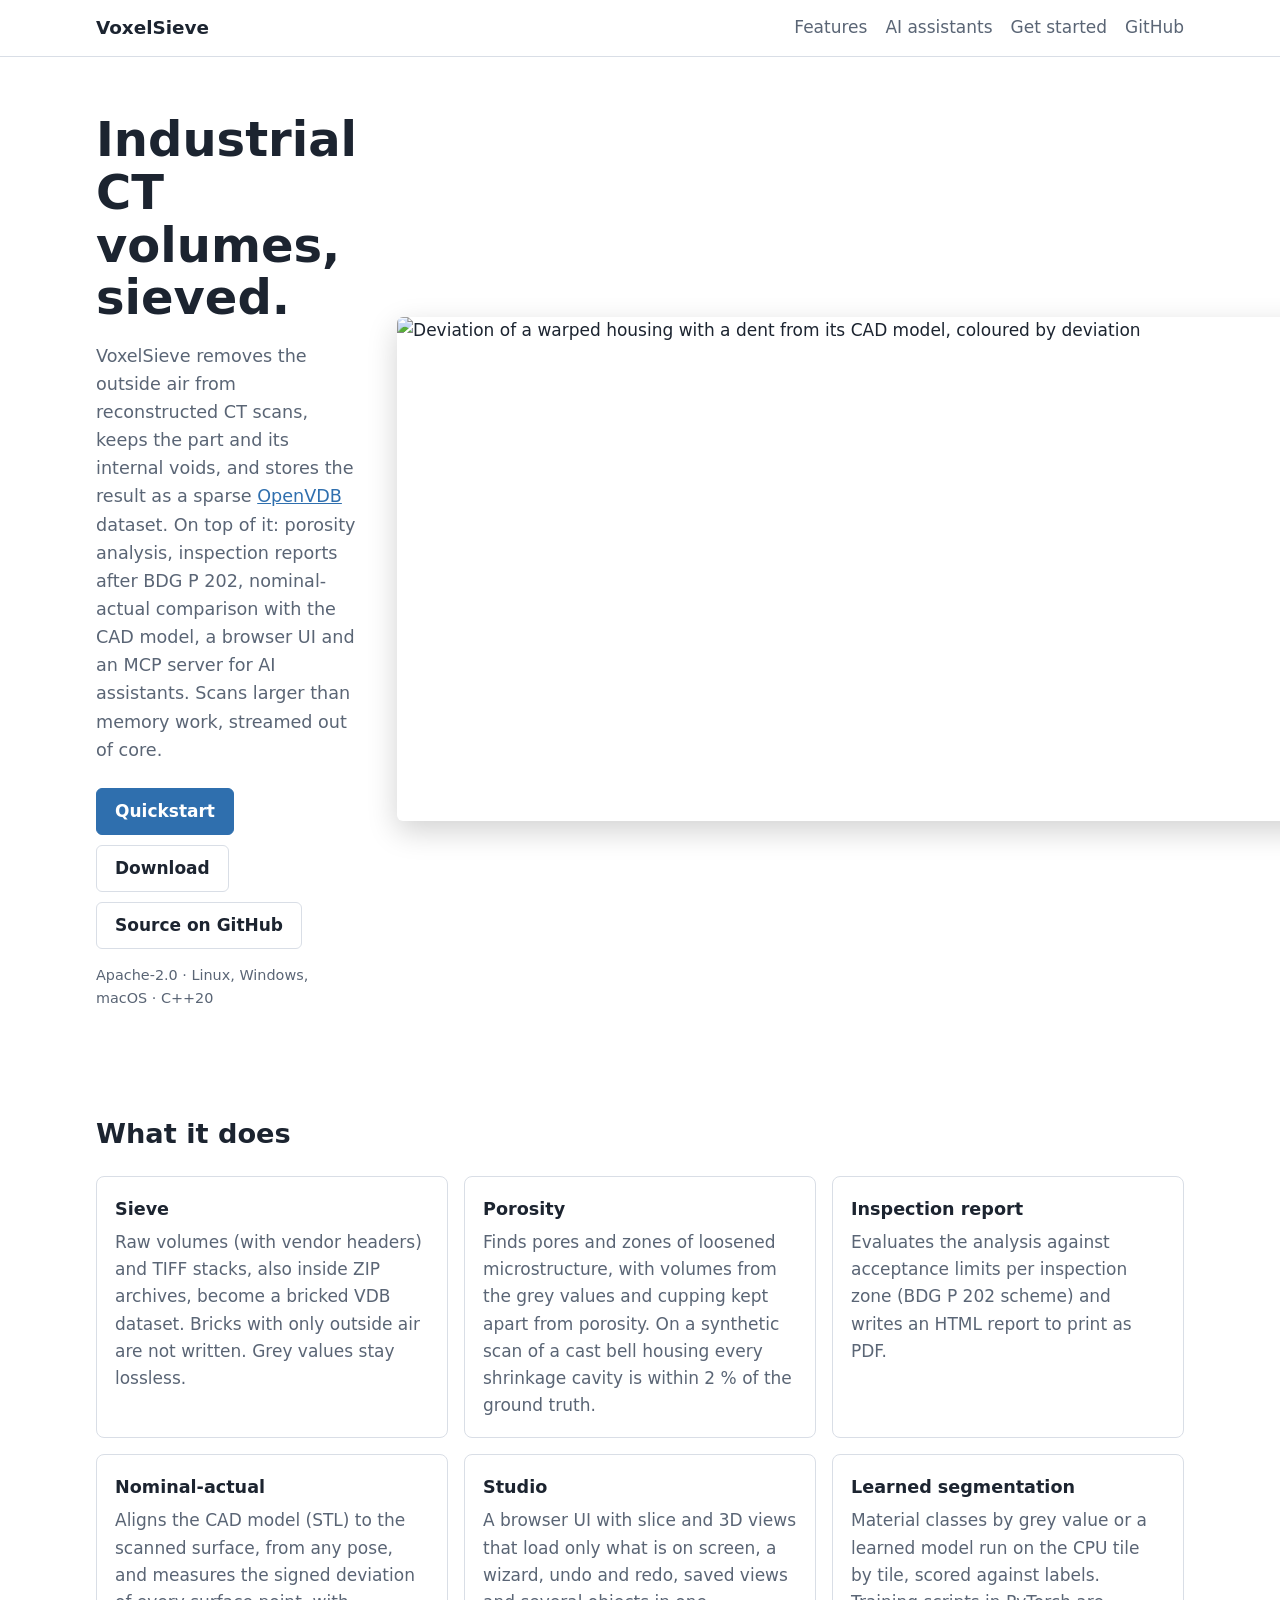
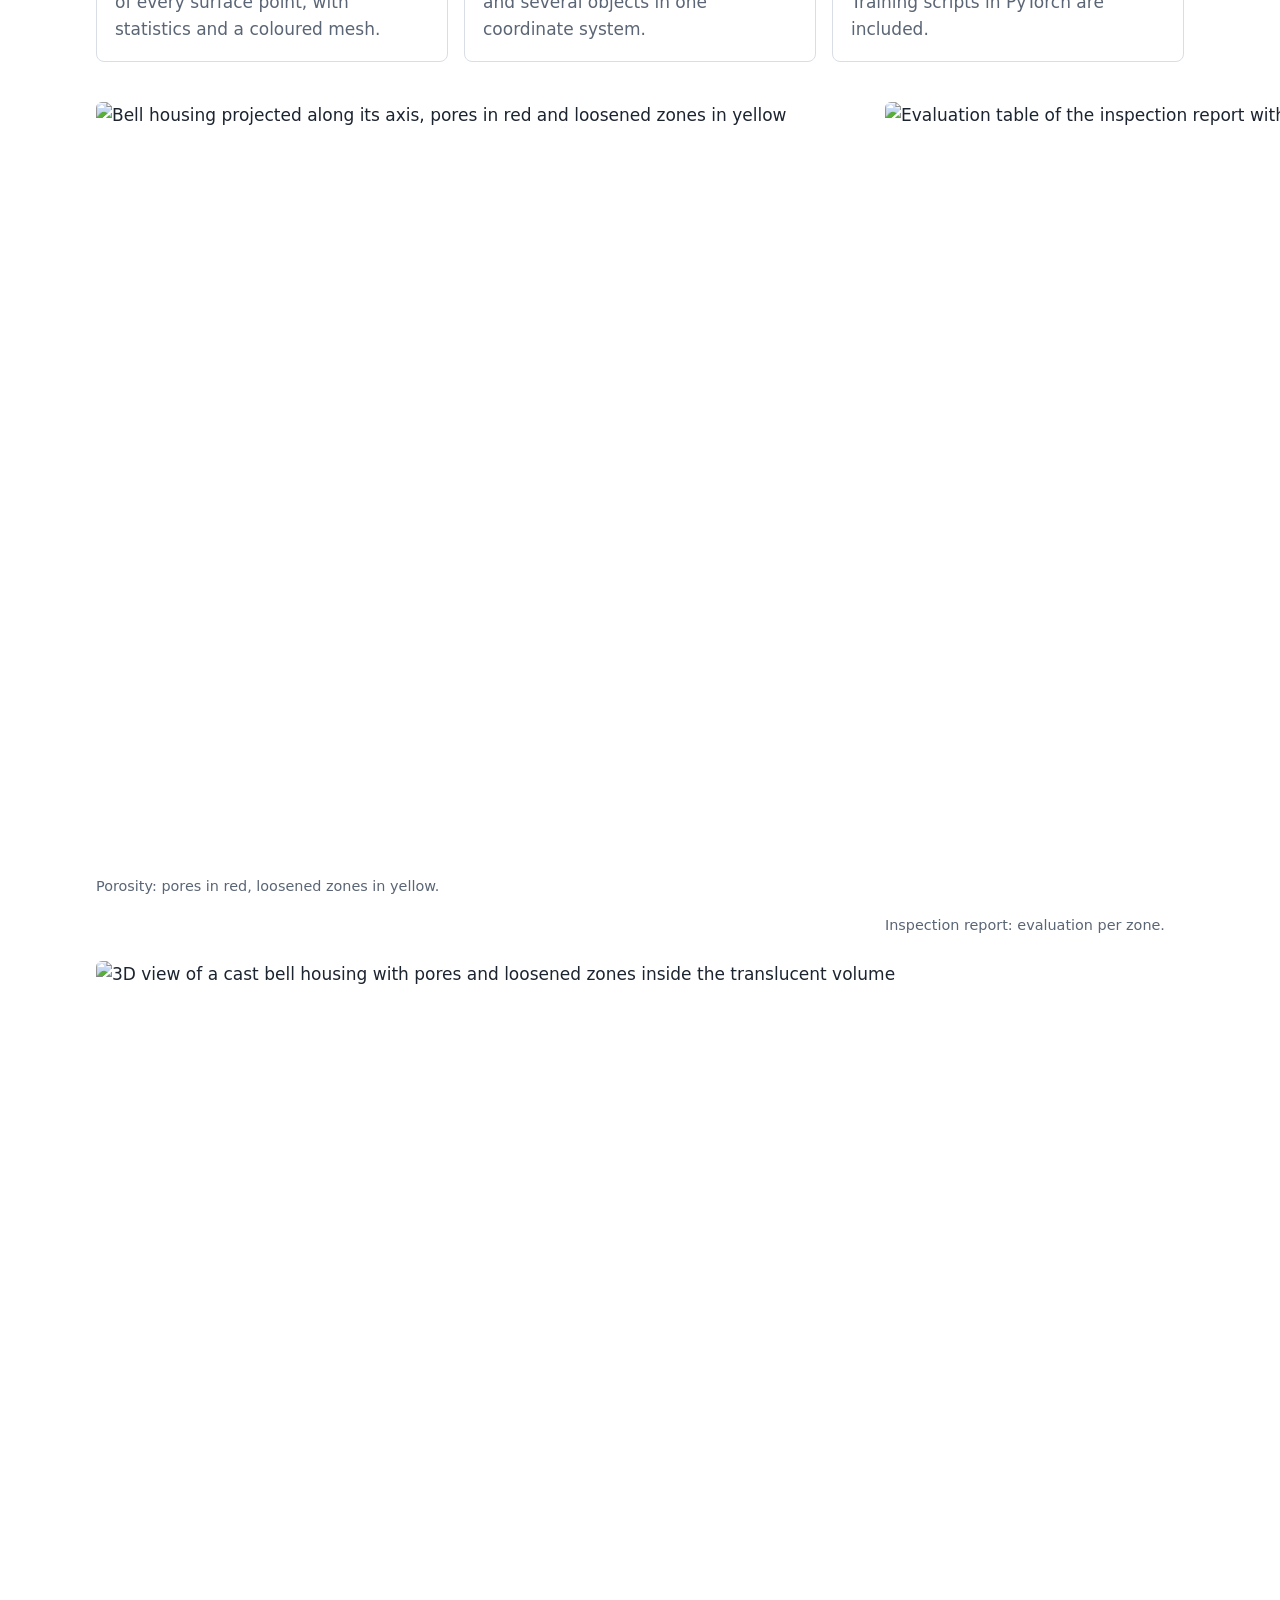
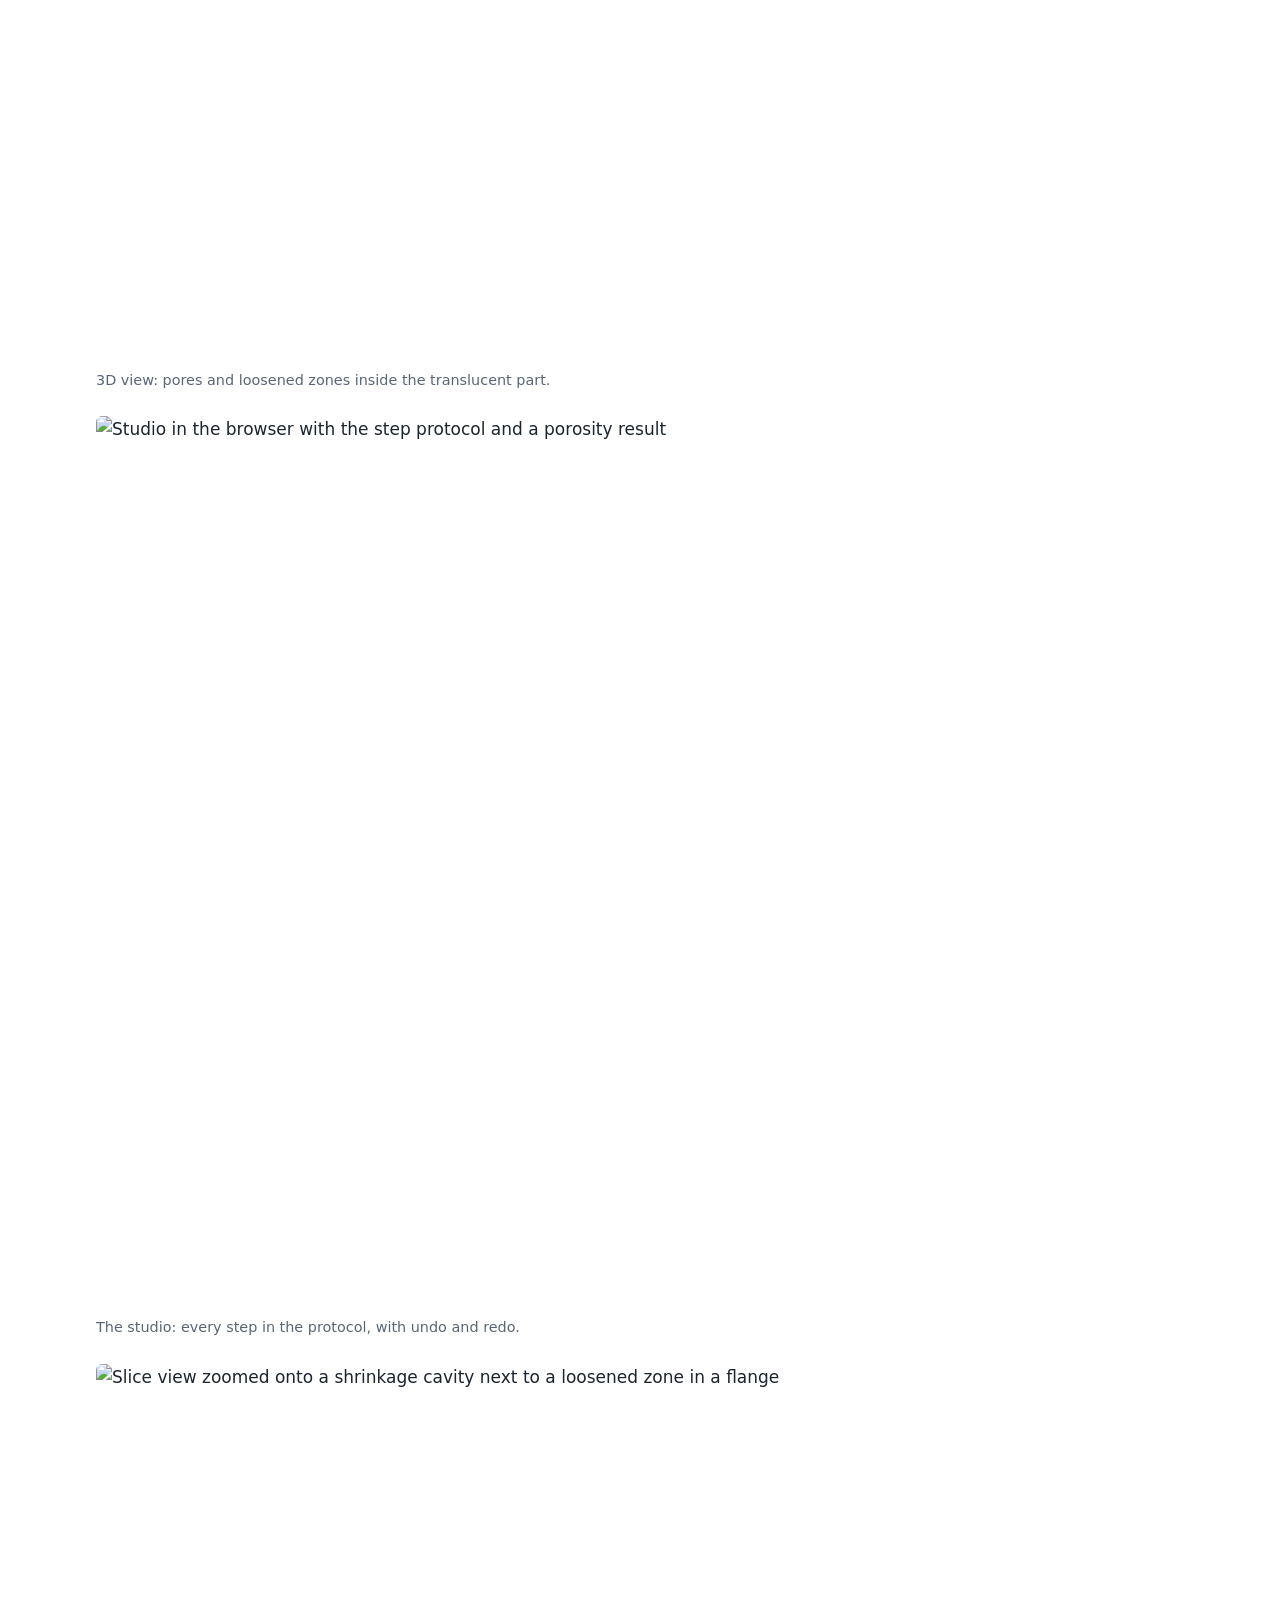
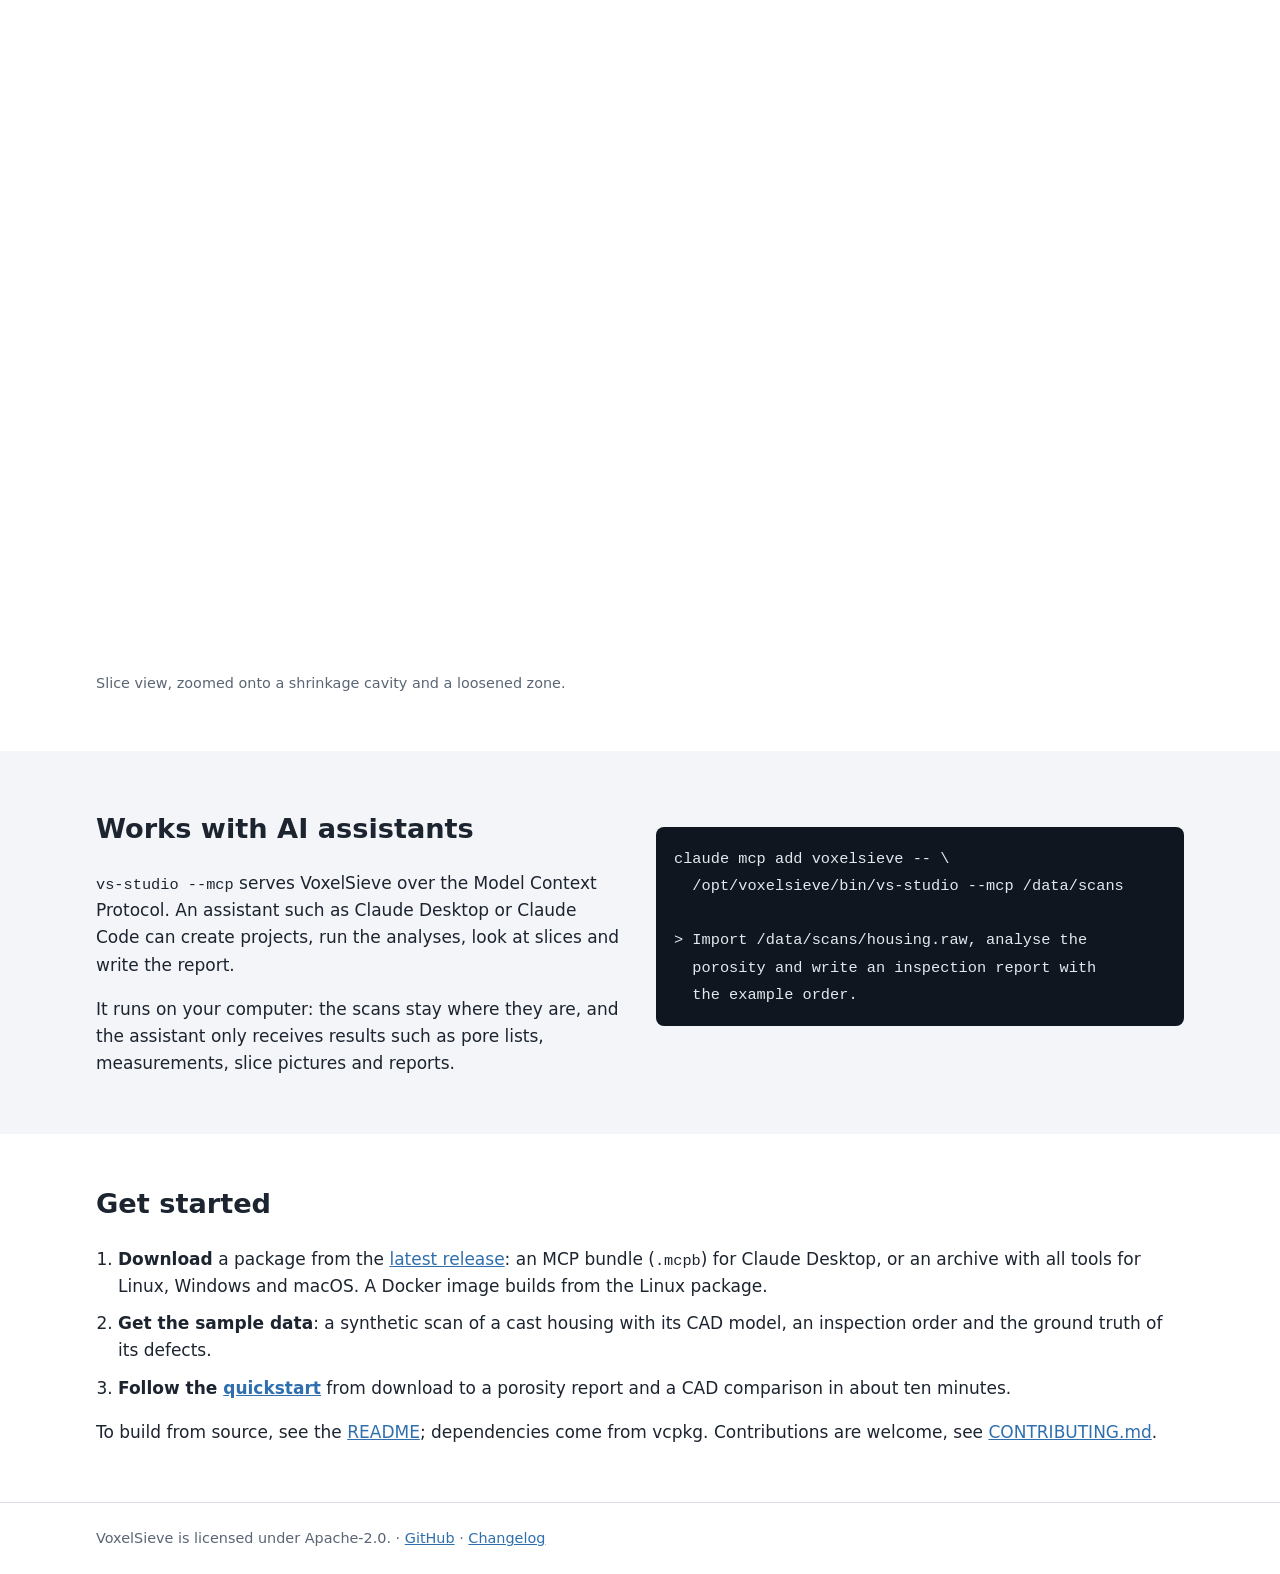
==== site/index.html @ df9de368 "Show the porosity analysis on a cast bell housing Add a bell housing sample part (vs-synth --part be" ====
<!doctype html>
<html lang="en">
<head>
<meta charset="utf-8">
<meta name="viewport" content="width=device-width, initial-scale=1">
<title>VoxelSieve: open-source software for industrial CT</title>
<meta name="description" content="Open-source software for very large industrial CT volumes: sparse OpenVDB datasets, porosity analysis with a BDG P 202 inspection report, nominal-actual comparison with CAD, a browser UI and an MCP server for AI assistants.">
<meta property="og:title" content="VoxelSieve">
<meta property="og:description" content="Open-source software for very large industrial CT volumes: porosity, nominal-actual comparison, inspection reports, browser UI and MCP server.">
<meta property="og:image" content="https://yoshi5534.github.io/VoxelSieve/images/nominal-actual.png">
<link rel="icon" href="data:image/svg+xml,%3Csvg xmlns='http://www.w3.org/2000/svg' viewBox='0 0 16 16'%3E%3Crect x='1' y='1' width='6' height='6' fill='%233b82c4'/%3E%3Crect x='9' y='1' width='6' height='6' fill='%233b82c4' opacity='.5'/%3E%3Crect x='1' y='9' width='6' height='6' fill='%233b82c4' opacity='.5'/%3E%3Crect x='9' y='9' width='6' height='6' fill='%233b82c4'/%3E%3C/svg%3E">
<link rel="stylesheet" href="style.css">
</head>
<body>
<header class="top">
  <div class="wrap bar">
    <a class="brand" href="./">VoxelSieve</a>
    <nav>
      <a href="#features">Features</a>
      <a href="#ai">AI assistants</a>
      <a href="#start">Get started</a>
      <a href="https://github.com/yoshi5534/VoxelSieve">GitHub</a>
    </nav>
  </div>
</header>

<main>
<section class="hero">
  <div class="wrap hero-grid">
    <div>
      <h1>Industrial CT volumes, sieved.</h1>
      <p class="lead">VoxelSieve removes the outside air from reconstructed CT scans, keeps the part
        and its internal voids, and stores the result as a sparse
        <a href="https://www.openvdb.org/">OpenVDB</a> dataset. On top of it: porosity analysis,
        inspection reports after BDG&nbsp;P&nbsp;202, nominal-actual comparison with the CAD model,
        a browser UI and an MCP server for AI assistants. Scans larger than memory work, streamed
        out of core.</p>
      <p class="actions">
        <a class="btn primary" href="https://github.com/yoshi5534/VoxelSieve/blob/main/docs/quickstart.md">Quickstart</a>
        <a class="btn" href="https://github.com/yoshi5534/VoxelSieve/releases/latest">Download</a>
        <a class="btn" href="https://github.com/yoshi5534/VoxelSieve">Source on GitHub</a>
      </p>
      <p class="meta">Apache-2.0 · Linux, Windows, macOS · C++20</p>
    </div>
    <figure class="hero-img">
      <img src="images/nominal-actual.png" width="1014" height="504"
           alt="Deviation of a warped housing with a dent from its CAD model, coloured by deviation">
    </figure>
  </div>
</section>

<section id="features" class="wrap">
  <h2>What it does</h2>
  <div class="cards">
    <article>
      <h3>Sieve</h3>
      <p>Raw volumes (with vendor headers) and TIFF stacks, also inside ZIP archives, become a
        bricked VDB dataset. Bricks with only outside air are not written. Grey values stay
        lossless.</p>
    </article>
    <article>
      <h3>Porosity</h3>
      <p>Finds pores and zones of loosened microstructure, with volumes from the grey values and
        cupping kept apart from porosity. On a synthetic scan of a cast bell housing every shrinkage
        cavity is within 2&nbsp;% of the ground truth.</p>
    </article>
    <article>
      <h3>Inspection report</h3>
      <p>Evaluates the analysis against acceptance limits per inspection zone (BDG&nbsp;P&nbsp;202
        scheme) and writes an HTML report to print as PDF.</p>
    </article>
    <article>
      <h3>Nominal-actual</h3>
      <p>Aligns the CAD model (STL) to the scanned surface, from any pose, and measures the signed
        deviation of every surface point, with statistics and a coloured mesh.</p>
    </article>
    <article>
      <h3>Studio</h3>
      <p>A browser UI with slice and 3D views that load only what is on screen, a wizard, undo and
        redo, saved views and several objects in one coordinate system.</p>
    </article>
    <article>
      <h3>Learned segmentation</h3>
      <p>Material classes by grey value or a learned model run on the CPU tile by tile, scored
        against labels. Training scripts in PyTorch are included.</p>
    </article>
  </div>
</section>

<section class="wrap gallery">
  <figure>
    <img src="images/porosity-projection.png" width="765" height="765" loading="lazy"
         alt="Bell housing projected along its axis, pores in red and loosened zones in yellow">
    <figcaption>Porosity: pores in red, loosened zones in yellow.</figcaption>
  </figure>
  <figure>
    <img src="images/report-evaluation.png" width="1053" height="804" loading="lazy"
         alt="Evaluation table of the inspection report with three inspection zones">
    <figcaption>Inspection report: evaluation per zone.</figcaption>
  </figure>
  <figure class="wide">
    <img src="images/volume-view.png" width="1400" height="1000" loading="lazy"
         alt="3D view of a cast bell housing with pores and loosened zones inside the translucent volume">
    <figcaption>3D view: pores and loosened zones inside the translucent part.</figcaption>
  </figure>
  <figure class="wide">
    <img src="images/studio.png" width="1280" height="892" loading="lazy"
         alt="Studio in the browser with the step protocol and a porosity result">
    <figcaption>The studio: every step in the protocol, with undo and redo.</figcaption>
  </figure>
  <figure class="wide">
    <img src="images/slice-view.png" width="1400" height="900" loading="lazy"
         alt="Slice view zoomed onto a shrinkage cavity next to a loosened zone in a flange">
    <figcaption>Slice view, zoomed onto a shrinkage cavity and a loosened zone.</figcaption>
  </figure>
</section>

<section id="ai" class="band">
  <div class="wrap two">
    <div>
      <h2>Works with AI assistants</h2>
      <p><code>vs-studio --mcp</code> serves VoxelSieve over the Model Context Protocol. An
        assistant such as Claude Desktop or Claude Code can create projects, run the analyses,
        look at slices and write the report.</p>
      <p>It runs on your computer: the scans stay where they are, and the assistant only receives
        results such as pore lists, measurements, slice pictures and reports.</p>
    </div>
    <pre><code>claude mcp add voxelsieve -- \
  /opt/voxelsieve/bin/vs-studio --mcp /data/scans

&gt; Import /data/scans/housing.raw, analyse the
  porosity and write an inspection report with
  the example order.</code></pre>
  </div>
</section>

<section id="start" class="wrap">
  <h2>Get started</h2>
  <ol class="steps">
    <li><strong>Download</strong> a package from the
      <a href="https://github.com/yoshi5534/VoxelSieve/releases/latest">latest release</a>: an MCP
      bundle (<code>.mcpb</code>) for Claude Desktop, or an archive with all tools for Linux,
      Windows and macOS. A Docker image builds from the Linux package.</li>
    <li><strong>Get the sample data</strong>: a synthetic scan of a cast housing with its CAD
      model, an inspection order and the ground truth of its defects.</li>
    <li><strong>Follow the <a href="https://github.com/yoshi5534/VoxelSieve/blob/main/docs/quickstart.md">quickstart</a></strong>
      from download to a porosity report and a CAD comparison in about ten minutes.</li>
  </ol>
  <p>To build from source, see the
    <a href="https://github.com/yoshi5534/VoxelSieve#build">README</a>; dependencies come from
    vcpkg. Contributions are welcome, see
    <a href="https://github.com/yoshi5534/VoxelSieve/blob/main/CONTRIBUTING.md">CONTRIBUTING.md</a>.</p>
</section>
</main>

<footer class="foot">
  <div class="wrap">
    VoxelSieve is licensed under Apache-2.0. ·
    <a href="https://github.com/yoshi5534/VoxelSieve">GitHub</a> ·
    <a href="https://github.com/yoshi5534/VoxelSieve/blob/main/CHANGELOG.md">Changelog</a>
  </div>
</footer>
</body>
</html>
---- site/style.css ----
:root {
  --bg: #ffffff;
  --bg-alt: #f3f5f8;
  --text: #1c2430;
  --muted: #5a6575;
  --accent: #2f6fae;
  --accent-text: #ffffff;
  --border: #d9dee6;
  --code-bg: #10161f;
  --code-text: #e3e8ef;
}

@media (prefers-color-scheme: dark) {
  :root {
    --bg: #0f141b;
    --bg-alt: #161d27;
    --text: #e3e8ef;
    --muted: #9aa5b4;
    --accent: #6aa8e6;
    --accent-text: #0f141b;
    --border: #2a3442;
    --code-bg: #0a0e14;
  }
}

* { box-sizing: border-box; }

body {
  margin: 0;
  background: var(--bg);
  color: var(--text);
  font: 17px/1.6 system-ui, -apple-system, "Segoe UI", Roboto, sans-serif;
}

a { color: var(--accent); }
img { max-width: 100%; height: auto; display: block; border-radius: 6px; }
code { font: 0.9em ui-monospace, SFMono-Regular, Menlo, Consolas, monospace; }

.wrap { max-width: 1120px; margin: 0 auto; padding: 0 16px; }

.top { border-bottom: 1px solid var(--border); }
.bar { display: flex; align-items: center; justify-content: space-between; gap: 16px;
       min-height: 56px; flex-wrap: wrap; }
.brand { font-weight: 700; font-size: 1.15rem; color: var(--text); text-decoration: none; }
nav { display: flex; gap: 18px; flex-wrap: wrap; }
nav a { color: var(--muted); text-decoration: none; }
nav a:hover { color: var(--text); }

.hero { padding: 56px 0 40px; }
.hero-grid { display: grid; grid-template-columns: 1.05fr 1fr; gap: 40px; align-items: center; }
h1 { font-size: clamp(2rem, 4.5vw, 3rem); line-height: 1.1; margin: 0 0 16px; }
h2 { font-size: 1.7rem; margin: 48px 0 20px; }
h3 { margin: 0 0 6px; font-size: 1.1rem; }
.lead { color: var(--muted); font-size: 1.1rem; }
.meta { color: var(--muted); font-size: 0.9rem; }
figure { margin: 0; }
.hero-img img { box-shadow: 0 10px 30px rgba(0, 0, 0, 0.18); }

.actions { display: flex; gap: 10px; flex-wrap: wrap; margin: 24px 0 12px; }
.btn { display: inline-block; padding: 9px 18px; border: 1px solid var(--border);
       border-radius: 6px; color: var(--text); text-decoration: none; font-weight: 600; }
.btn:hover { border-color: var(--accent); }
.btn.primary { background: var(--accent); border-color: var(--accent); color: var(--accent-text); }

.cards { display: grid; grid-template-columns: repeat(3, 1fr); gap: 16px; }
.cards article { border: 1px solid var(--border); border-radius: 8px; padding: 18px; }
.cards p { margin: 0; color: var(--muted); }

.gallery { display: grid; grid-template-columns: 1fr 1fr; gap: 24px; margin-top: 40px; }
.gallery .wide { grid-column: span 2; }
figcaption { color: var(--muted); font-size: 0.9rem; margin-top: 8px; }

.band { background: var(--bg-alt); margin-top: 56px; padding: 8px 0 40px; }
.two { display: grid; grid-template-columns: 1fr 1fr; gap: 32px; align-items: center; }
pre { background: var(--code-bg); color: var(--code-text); padding: 18px; border-radius: 8px;
      overflow-x: auto; margin: 0; }

.steps { padding-left: 22px; }
.steps li { margin-bottom: 10px; }

.foot { border-top: 1px solid var(--border); margin-top: 56px; padding: 24px 0;
        color: var(--muted); font-size: 0.9rem; }

@media (max-width: 820px) {
  .hero-grid, .two, .cards, .gallery { grid-template-columns: 1fr; }
  .gallery .wide { grid-column: auto; }
  .hero { padding-top: 32px; }
}
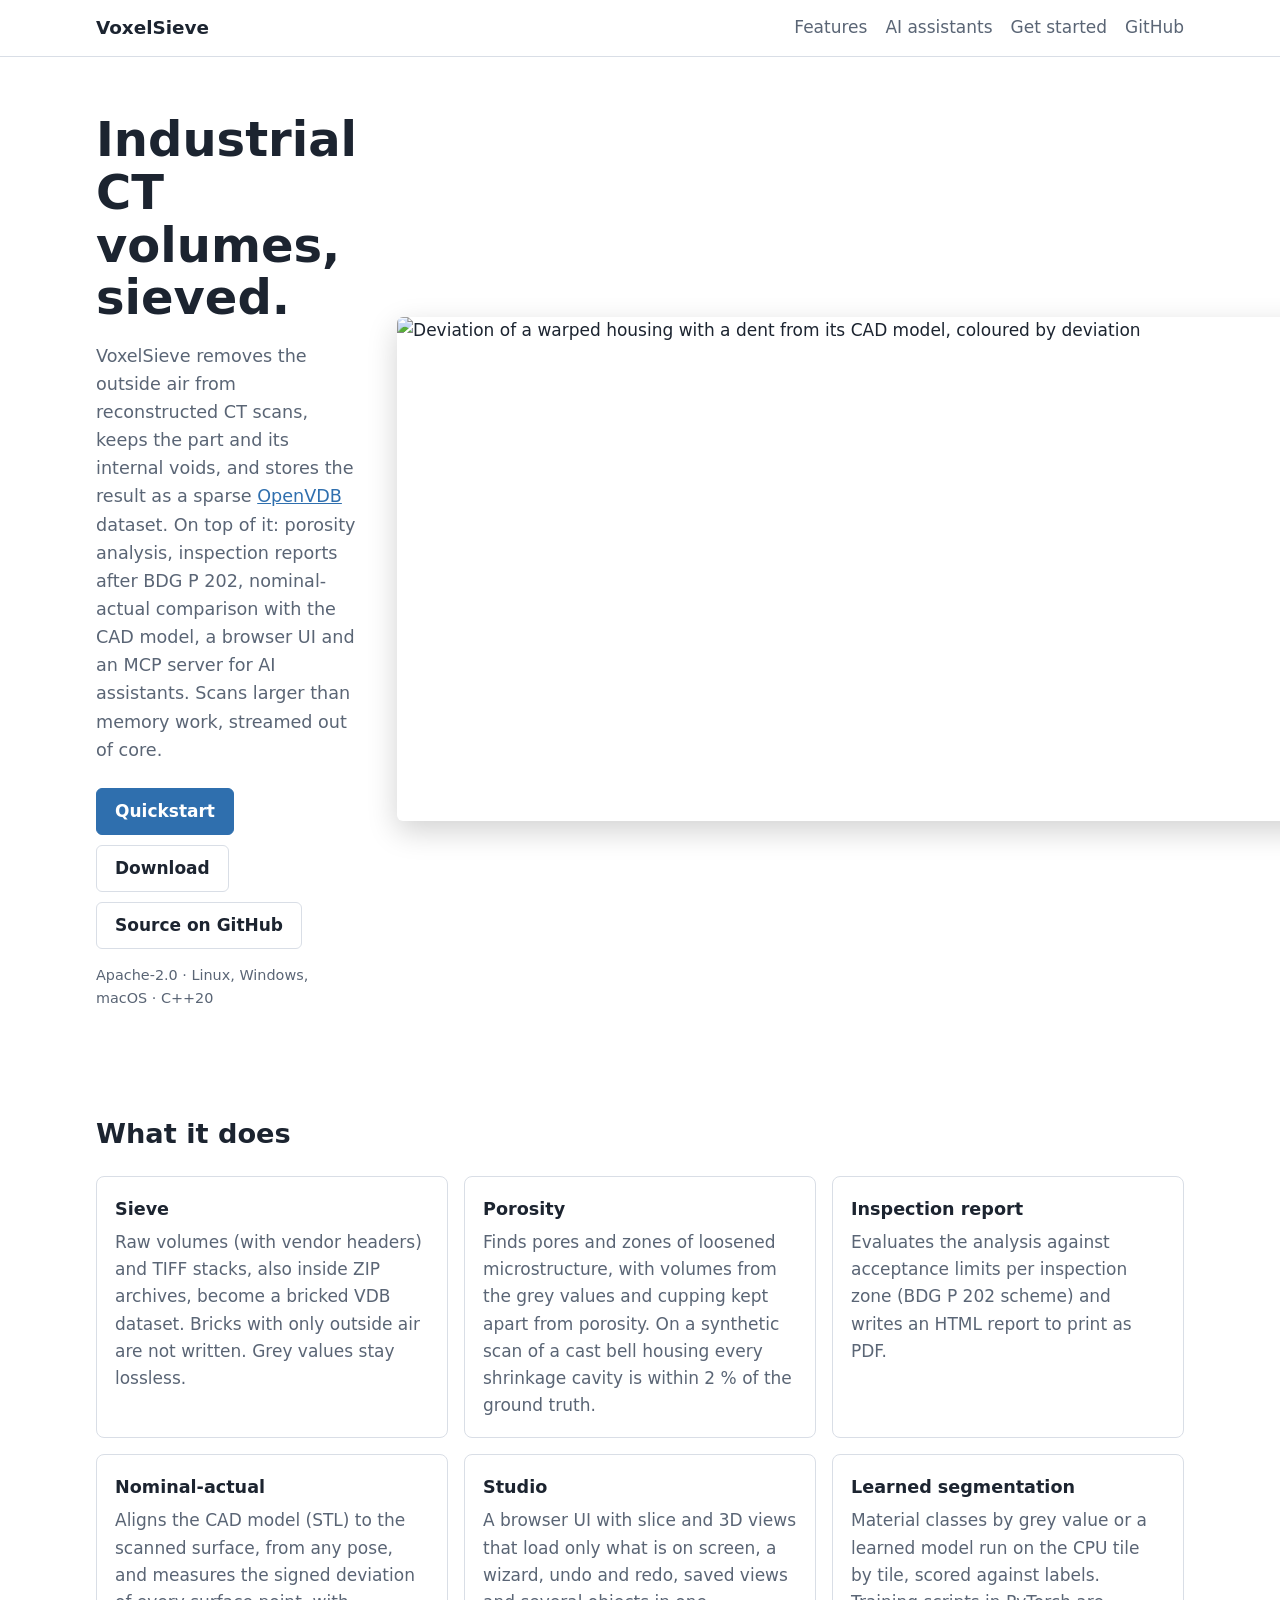
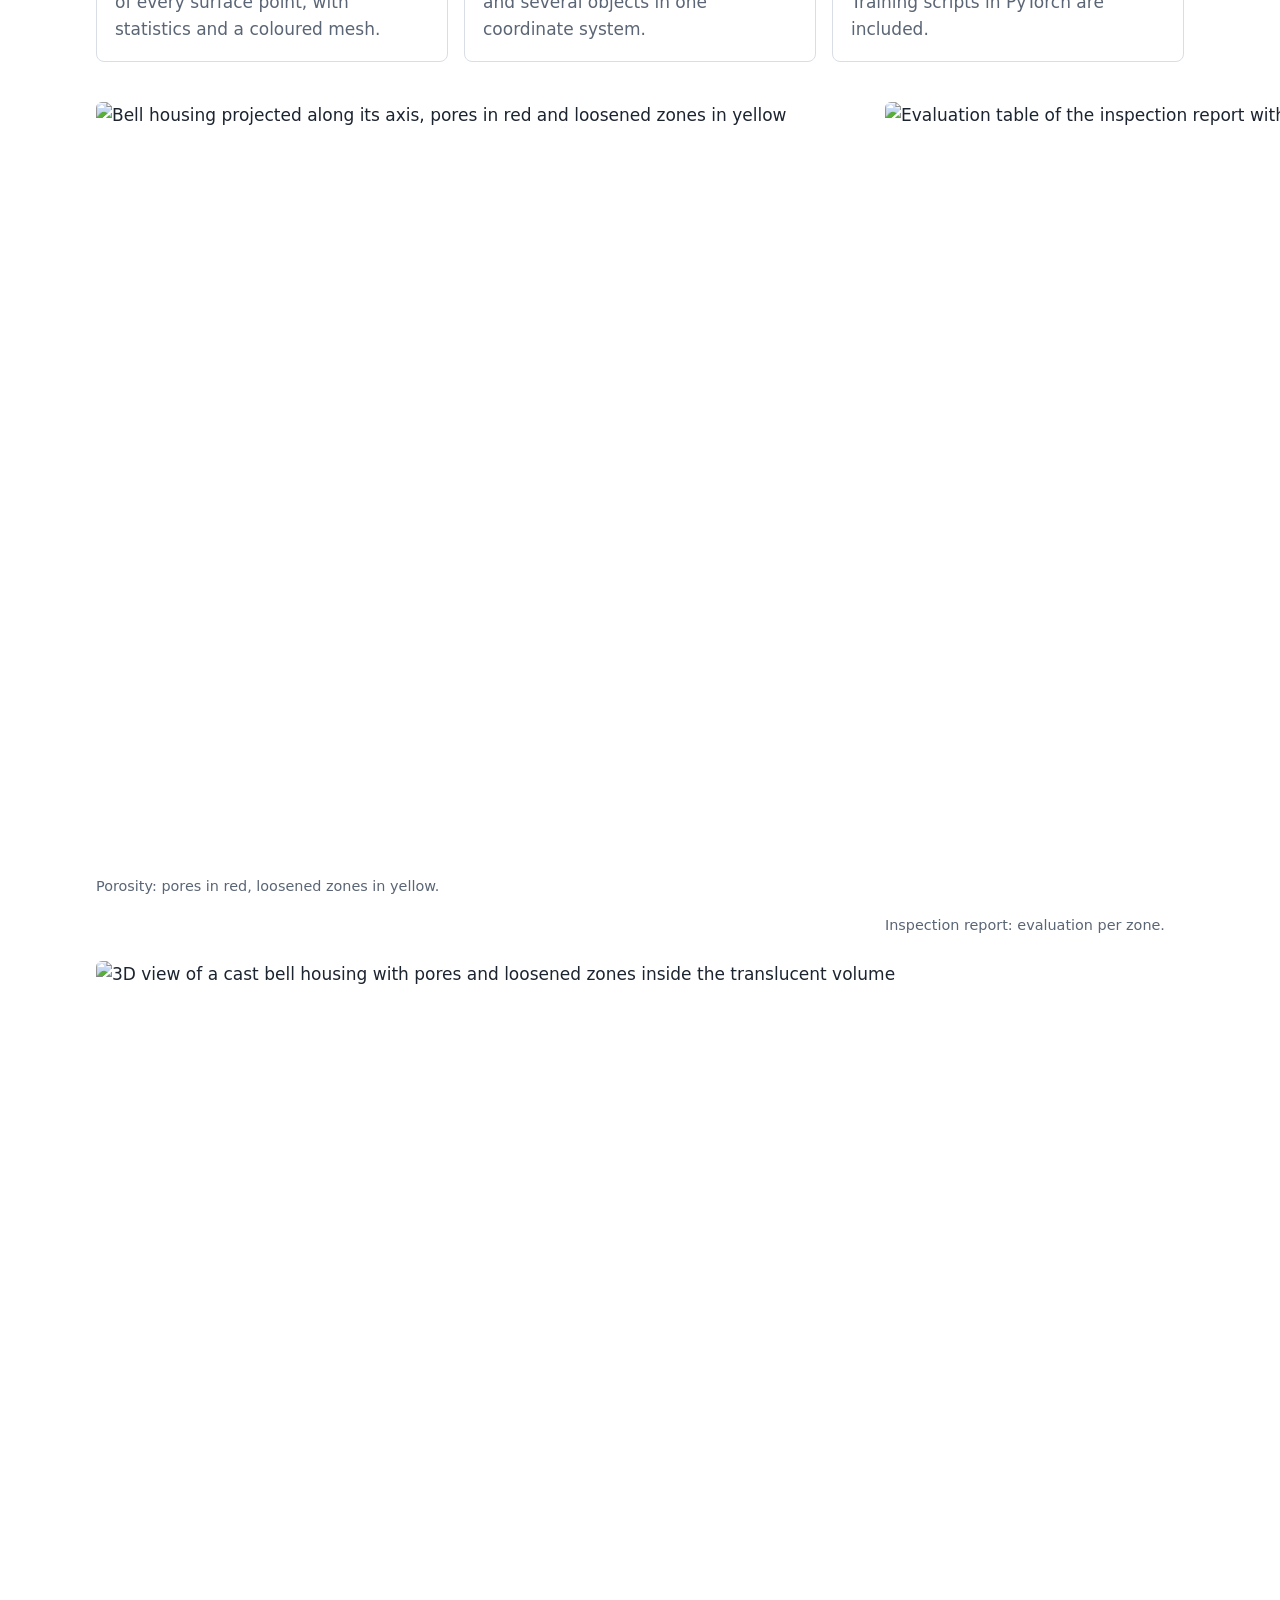
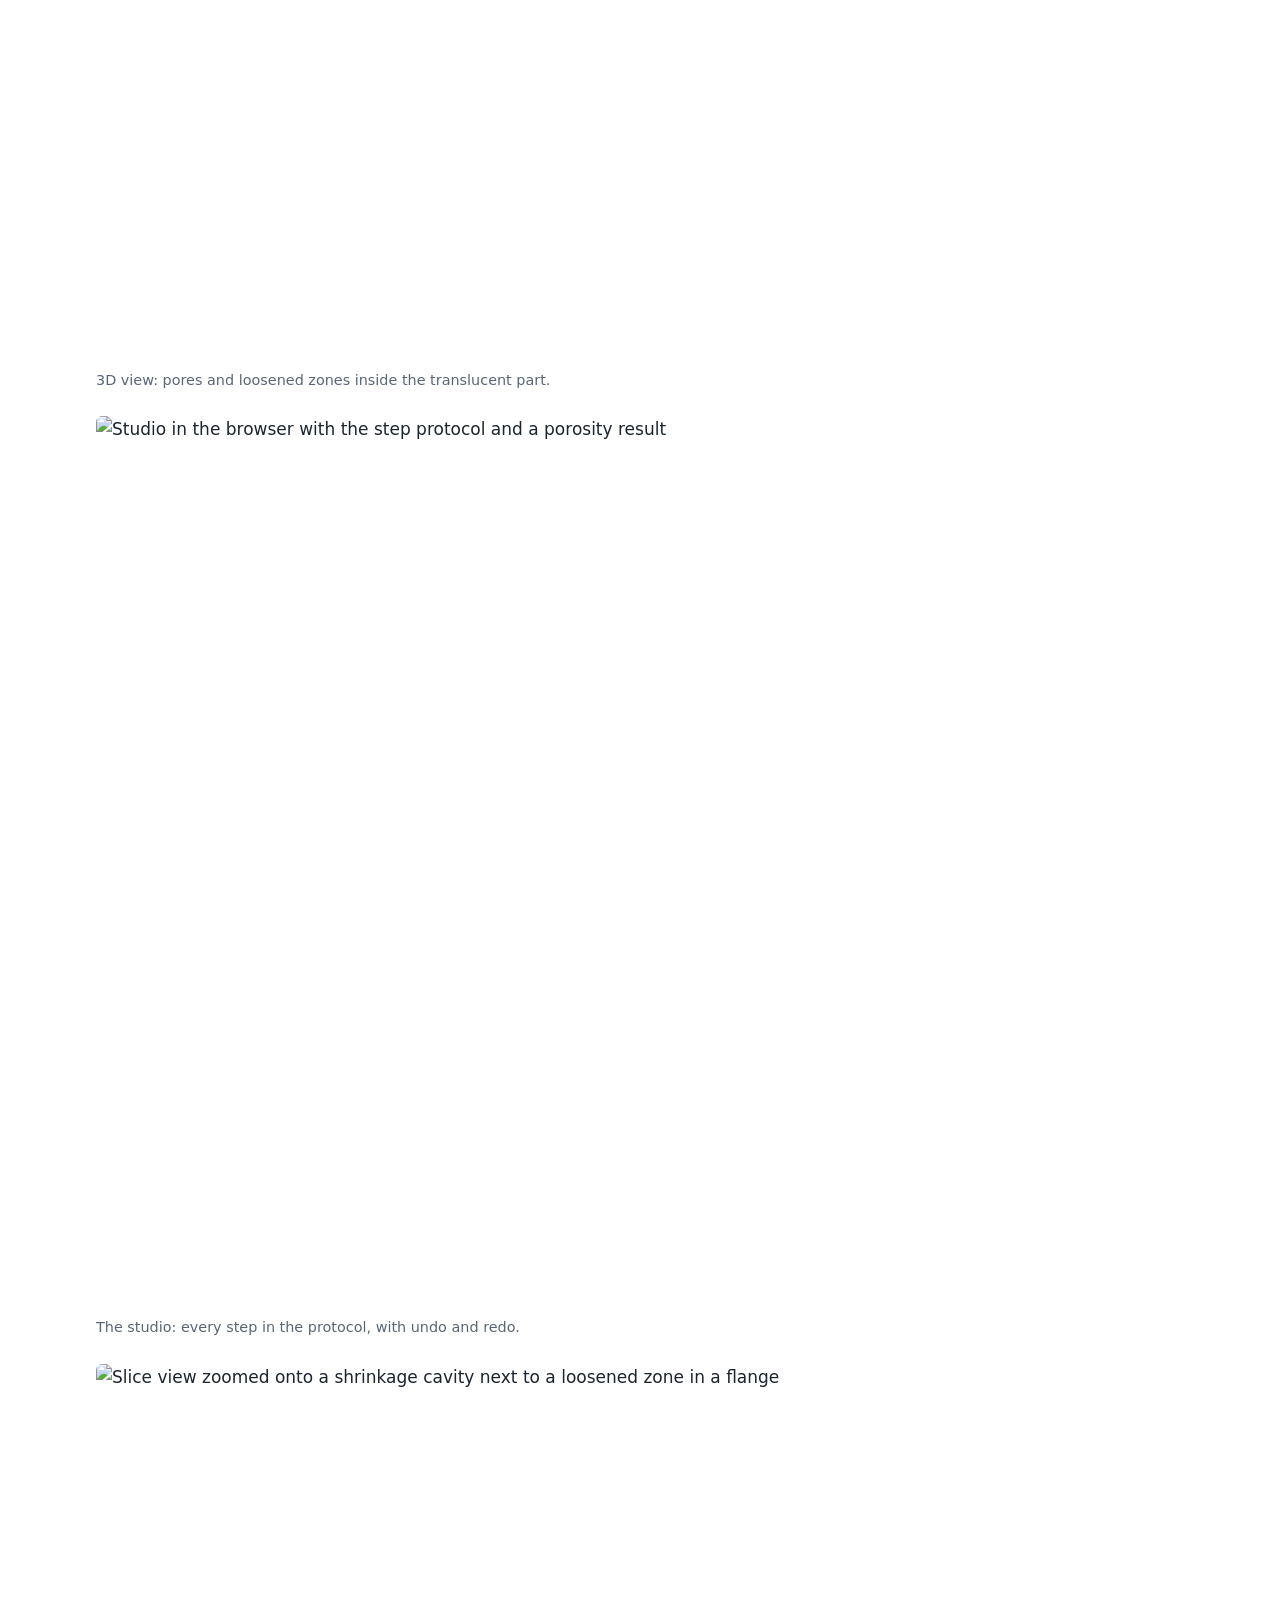
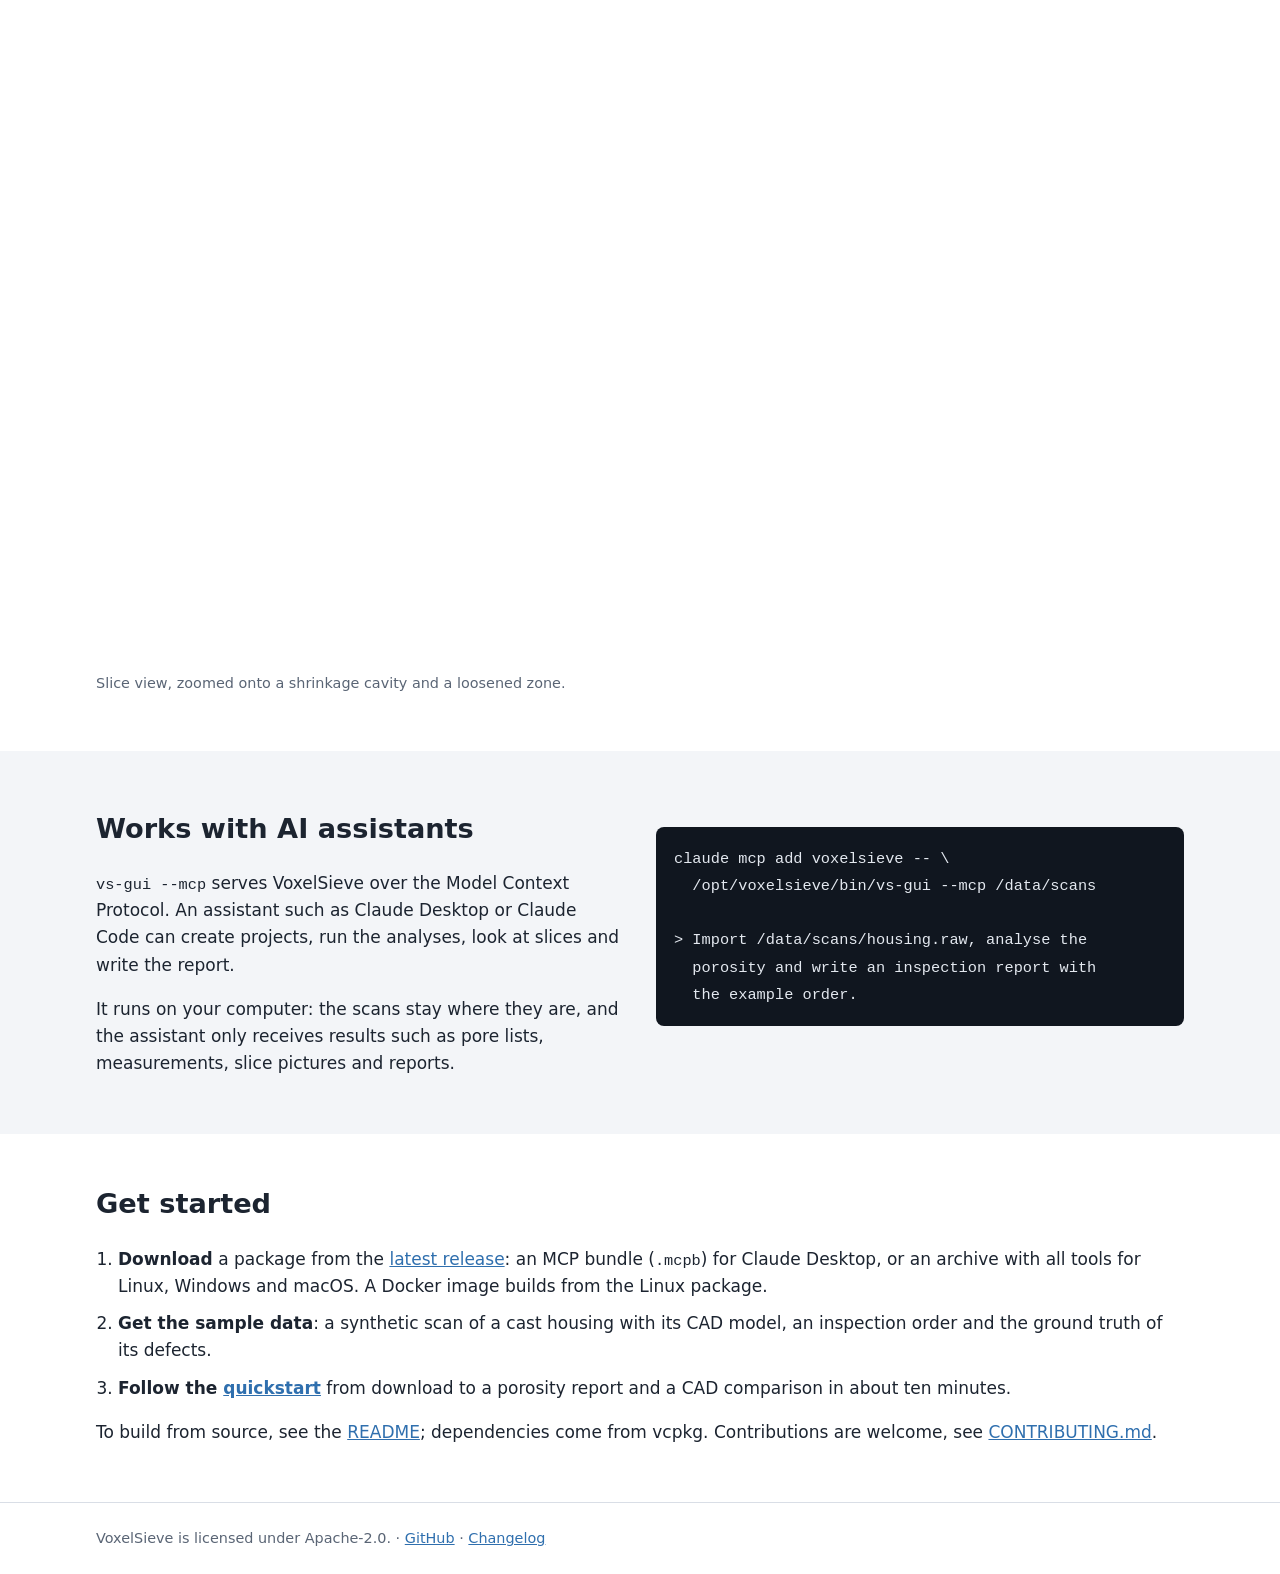
==== commit 1e8c83ff: "Rename vs-studio to vs-gui The program with the browser UI and the MCP server is now called vs-gui; " ====
--- a/site/index.html
+++ b/site/index.html
@@ -119,14 +119,14 @@
   <div class="wrap two">
     <div>
       <h2>Works with AI assistants</h2>
-      <p><code>vs-studio --mcp</code> serves VoxelSieve over the Model Context Protocol. An
+      <p><code>vs-gui --mcp</code> serves VoxelSieve over the Model Context Protocol. An
         assistant such as Claude Desktop or Claude Code can create projects, run the analyses,
         look at slices and write the report.</p>
       <p>It runs on your computer: the scans stay where they are, and the assistant only receives
         results such as pore lists, measurements, slice pictures and reports.</p>
     </div>
     <pre><code>claude mcp add voxelsieve -- \
-  /opt/voxelsieve/bin/vs-studio --mcp /data/scans
+  /opt/voxelsieve/bin/vs-gui --mcp /data/scans
 
 &gt; Import /data/scans/housing.raw, analyse the
   porosity and write an inspection report with
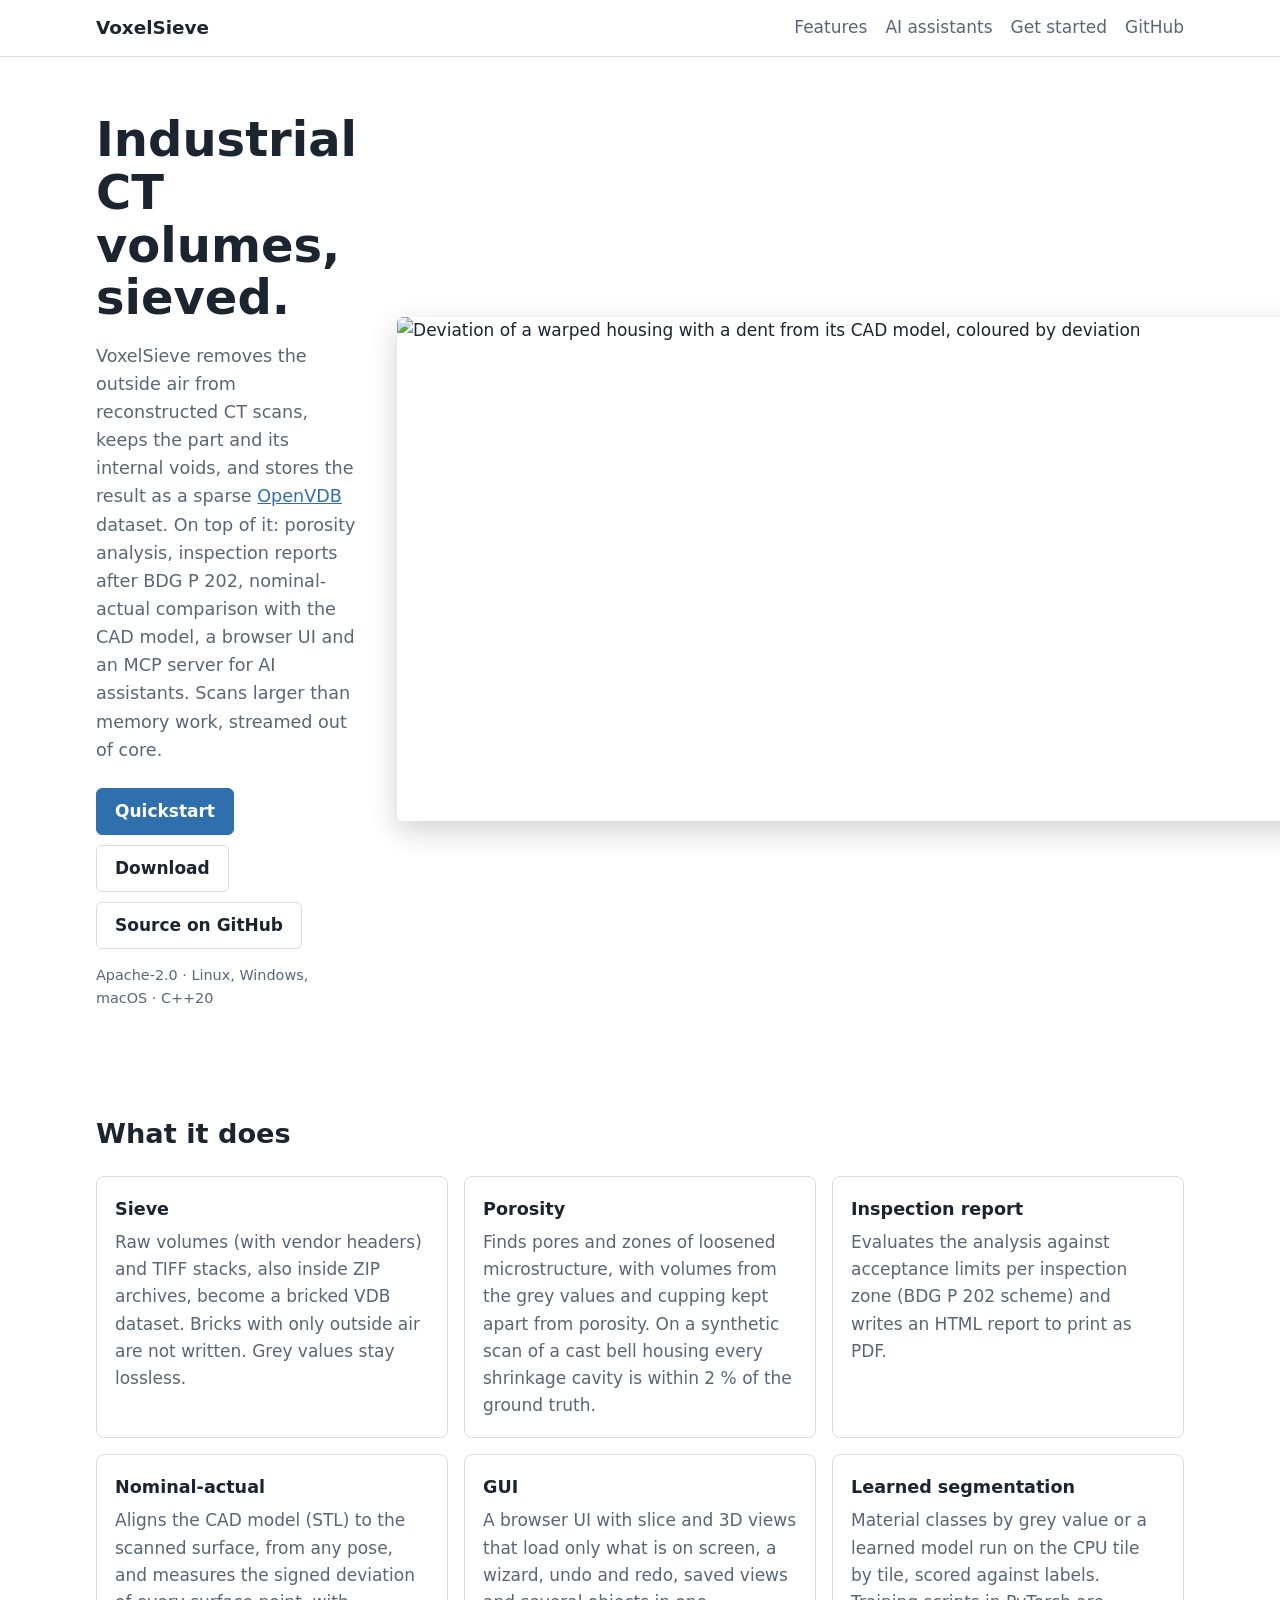
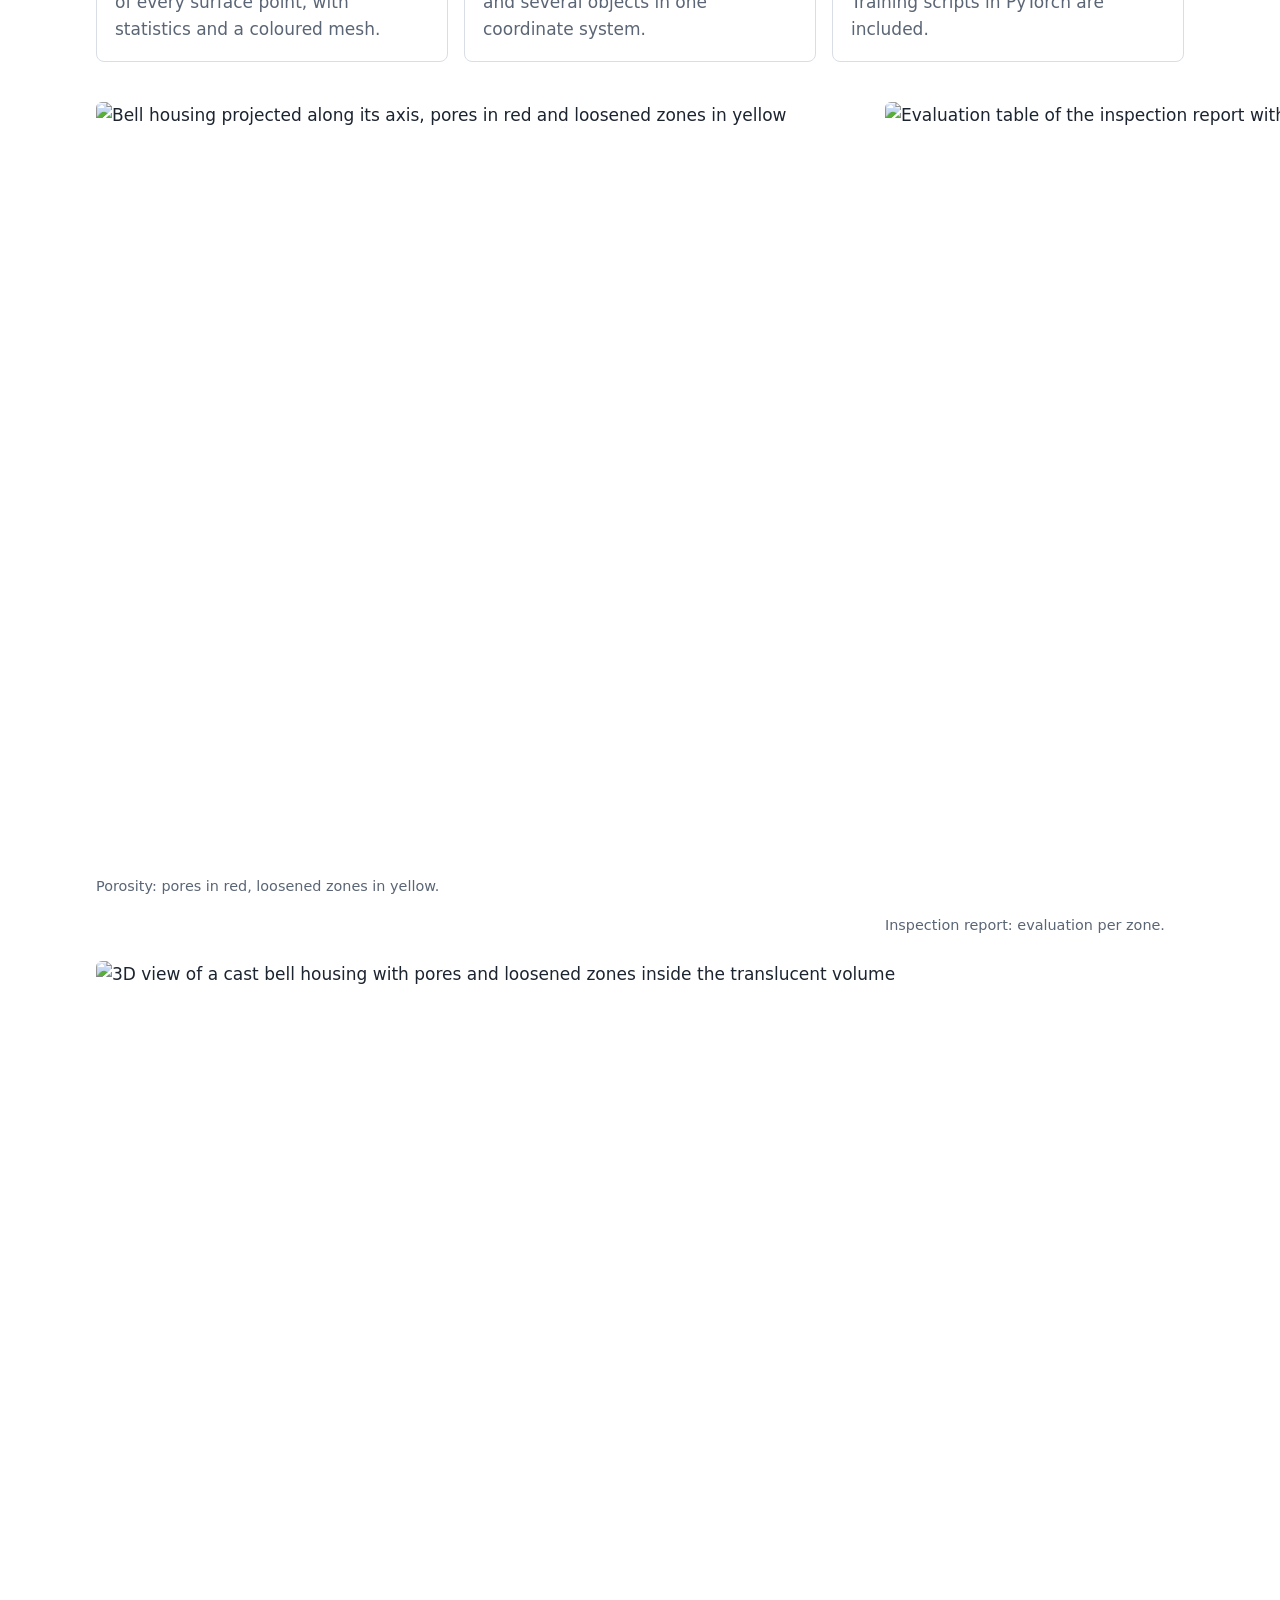
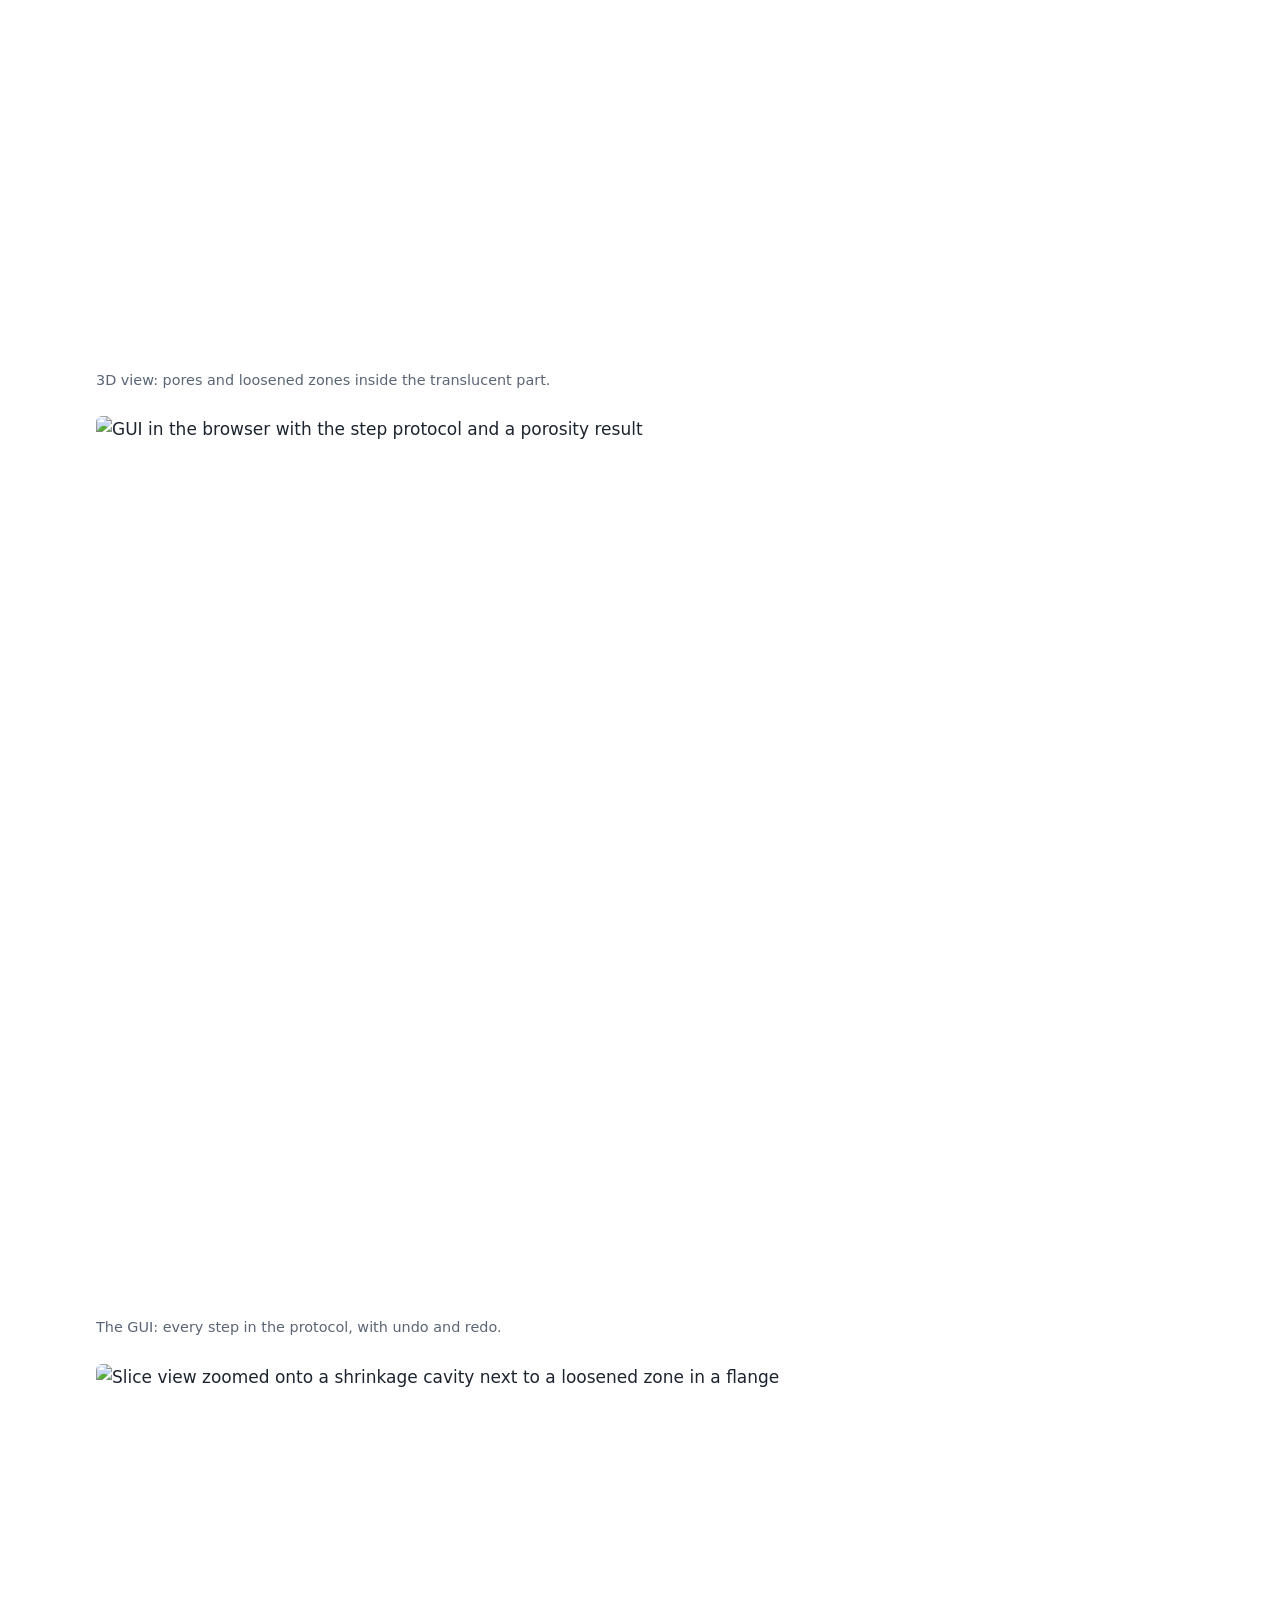
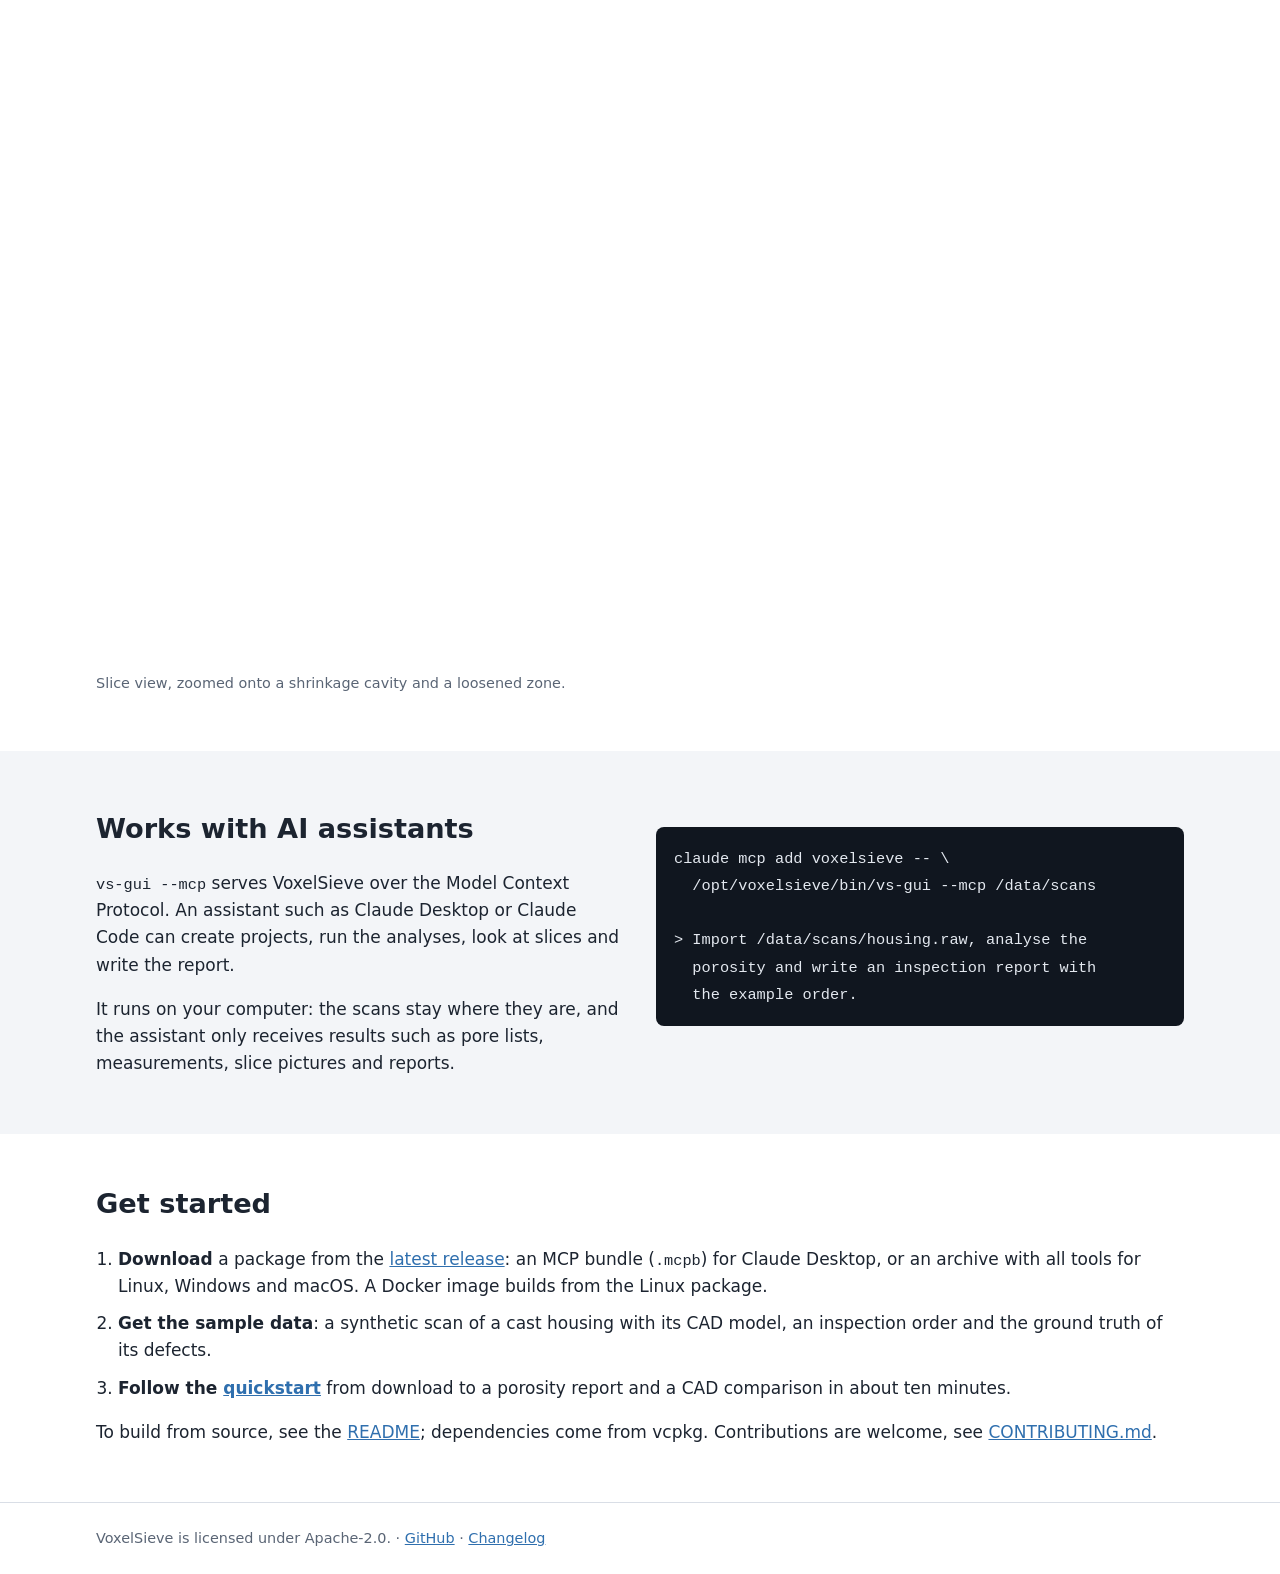
==== commit fba5ffb2: "Call the browser UI and its engine the GUI The engine class is Gui (gui.hpp, gui.cpp, GuiMethod), te" ====
--- a/site/index.html
+++ b/site/index.html
@@ -75,7 +75,7 @@
         deviation of every surface point, with statistics and a coloured mesh.</p>
     </article>
     <article>
-      <h3>Studio</h3>
+      <h3>GUI</h3>
       <p>A browser UI with slice and 3D views that load only what is on screen, a wizard, undo and
         redo, saved views and several objects in one coordinate system.</p>
     </article>
@@ -104,9 +104,9 @@
     <figcaption>3D view: pores and loosened zones inside the translucent part.</figcaption>
   </figure>
   <figure class="wide">
-    <img src="images/studio.png" width="1280" height="892" loading="lazy"
-         alt="Studio in the browser with the step protocol and a porosity result">
-    <figcaption>The studio: every step in the protocol, with undo and redo.</figcaption>
+    <img src="images/gui.png" width="1280" height="892" loading="lazy"
+         alt="GUI in the browser with the step protocol and a porosity result">
+    <figcaption>The GUI: every step in the protocol, with undo and redo.</figcaption>
   </figure>
   <figure class="wide">
     <img src="images/slice-view.png" width="1400" height="900" loading="lazy"
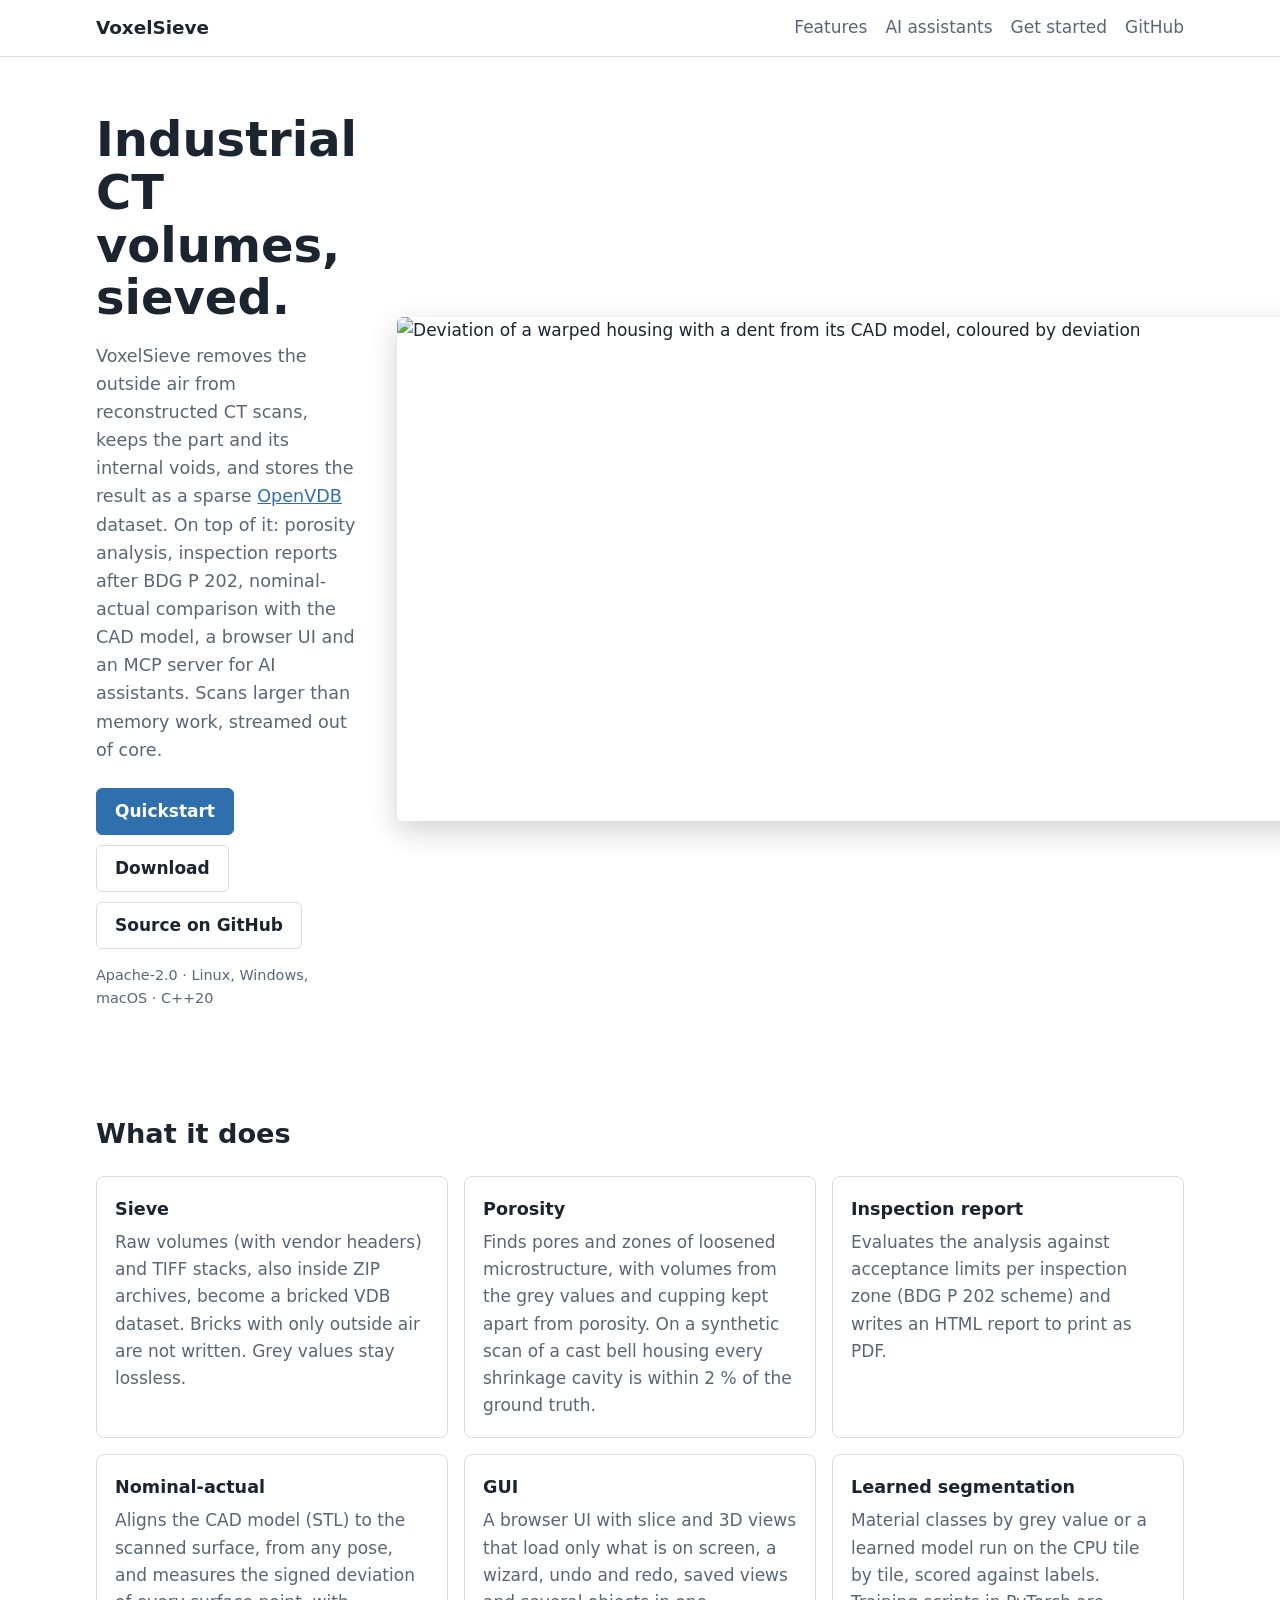
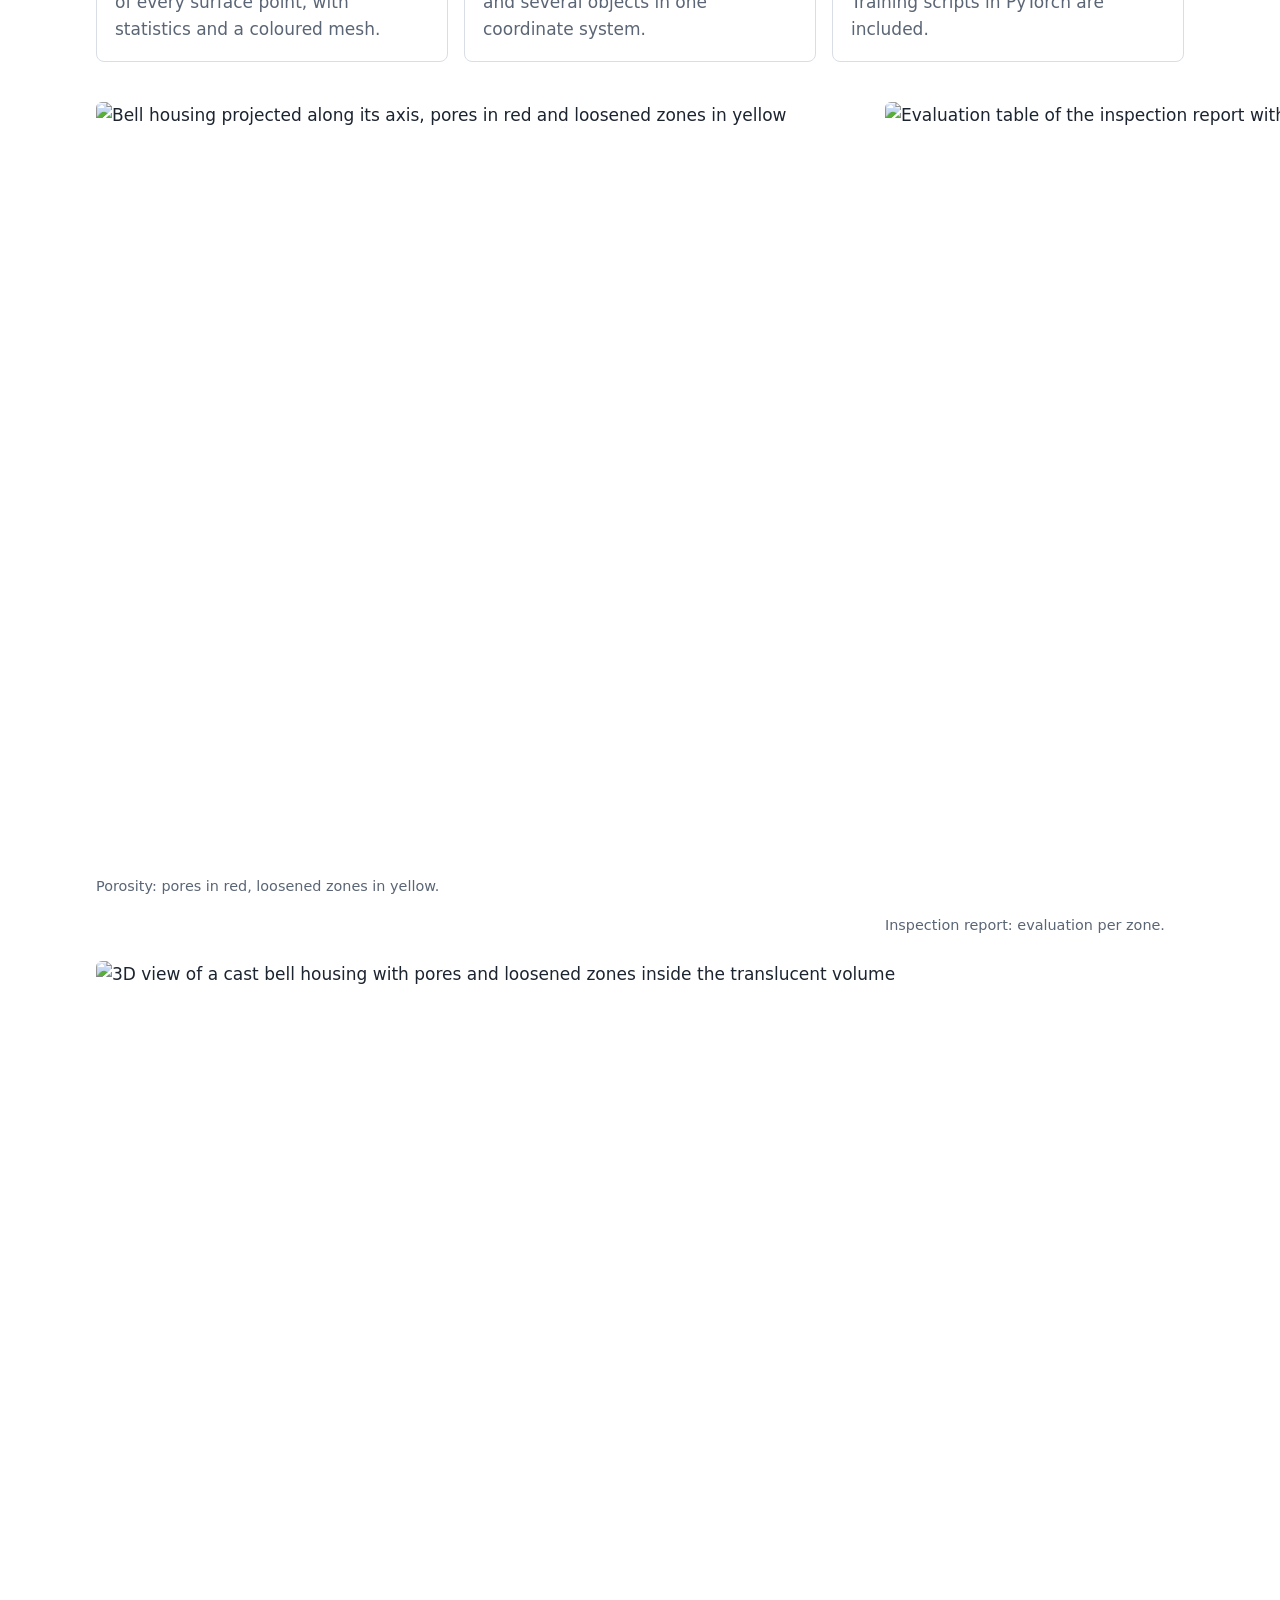
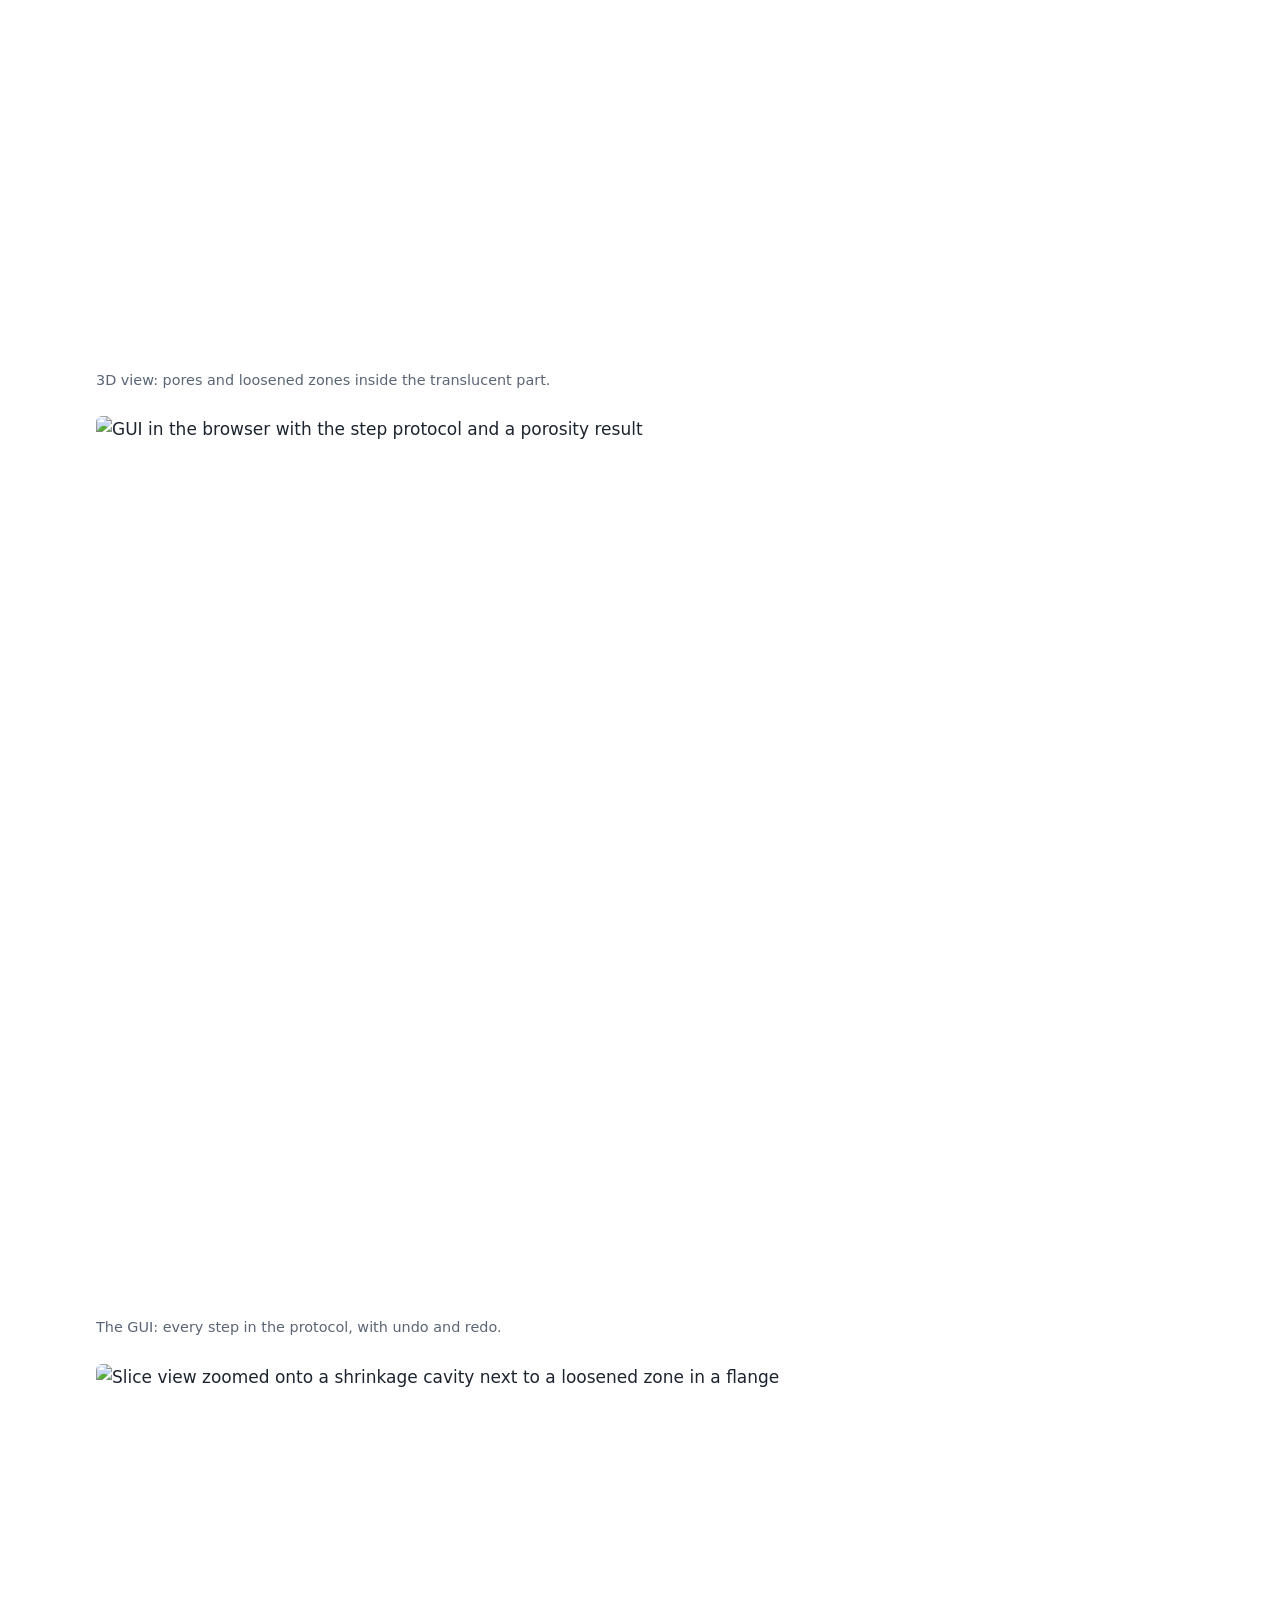
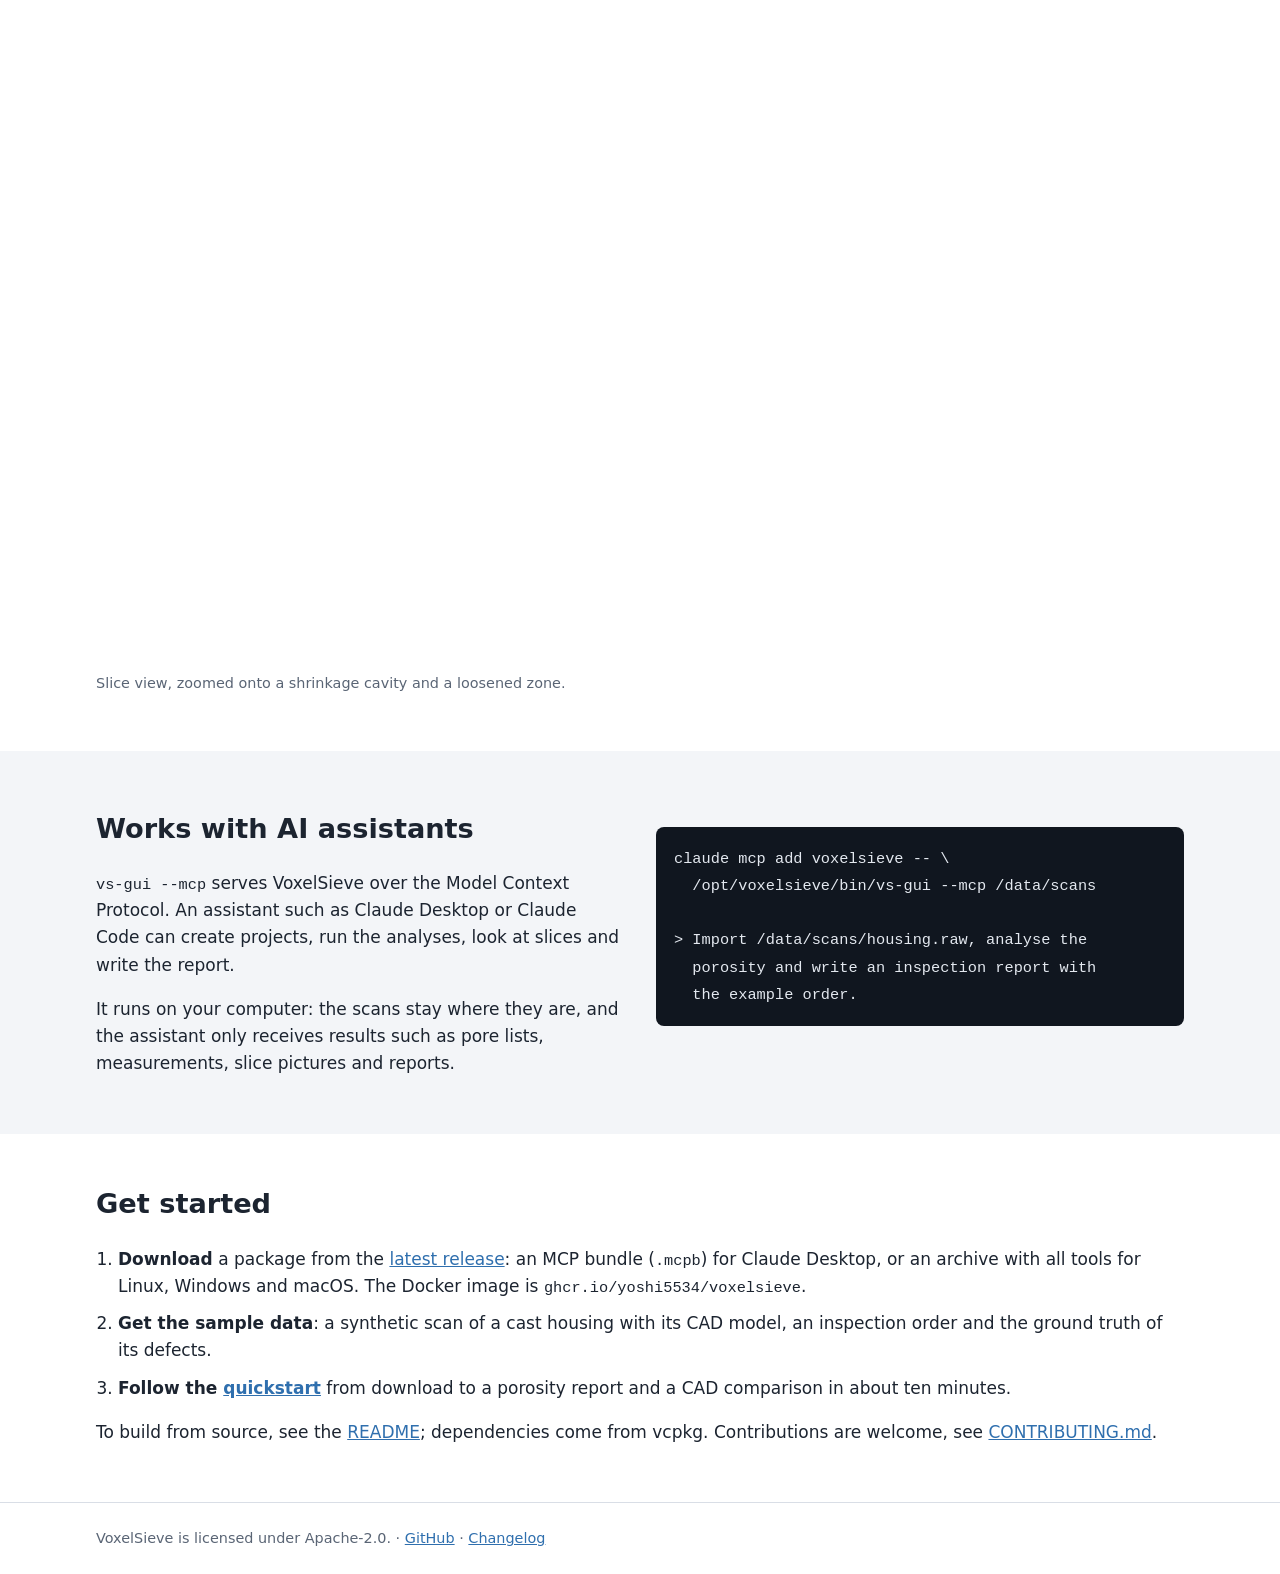
==== commit 0fef44c6: "Run the Docker image from ghcr.io in the quickstart The image will be pushed to ghcr.io with each re" ====
--- a/site/index.html
+++ b/site/index.html
@@ -140,7 +140,7 @@
     <li><strong>Download</strong> a package from the
       <a href="https://github.com/yoshi5534/VoxelSieve/releases/latest">latest release</a>: an MCP
       bundle (<code>.mcpb</code>) for Claude Desktop, or an archive with all tools for Linux,
-      Windows and macOS. A Docker image builds from the Linux package.</li>
+      Windows and macOS. The Docker image is <code>ghcr.io/yoshi5534/voxelsieve</code>.</li>
     <li><strong>Get the sample data</strong>: a synthetic scan of a cast housing with its CAD
       model, an inspection order and the ground truth of its defects.</li>
     <li><strong>Follow the <a href="https://github.com/yoshi5534/VoxelSieve/blob/main/docs/quickstart.md">quickstart</a></strong>
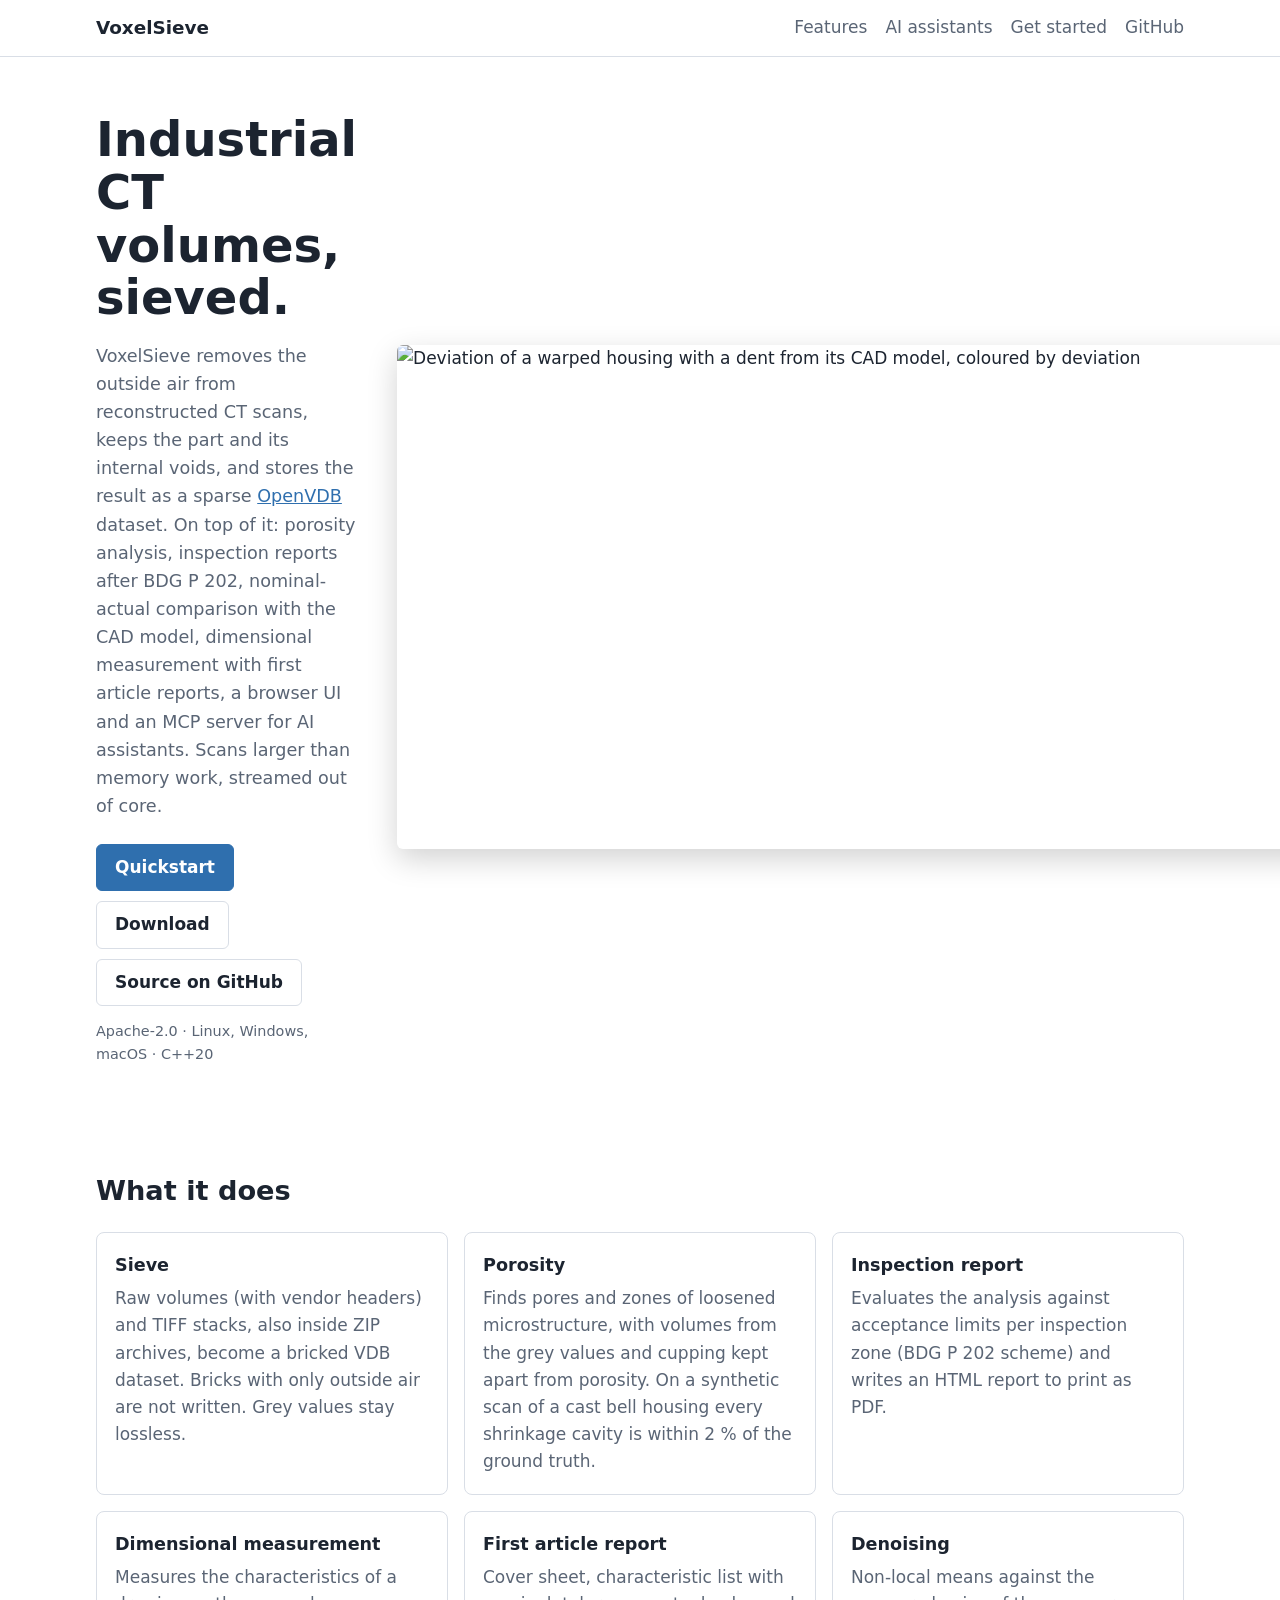
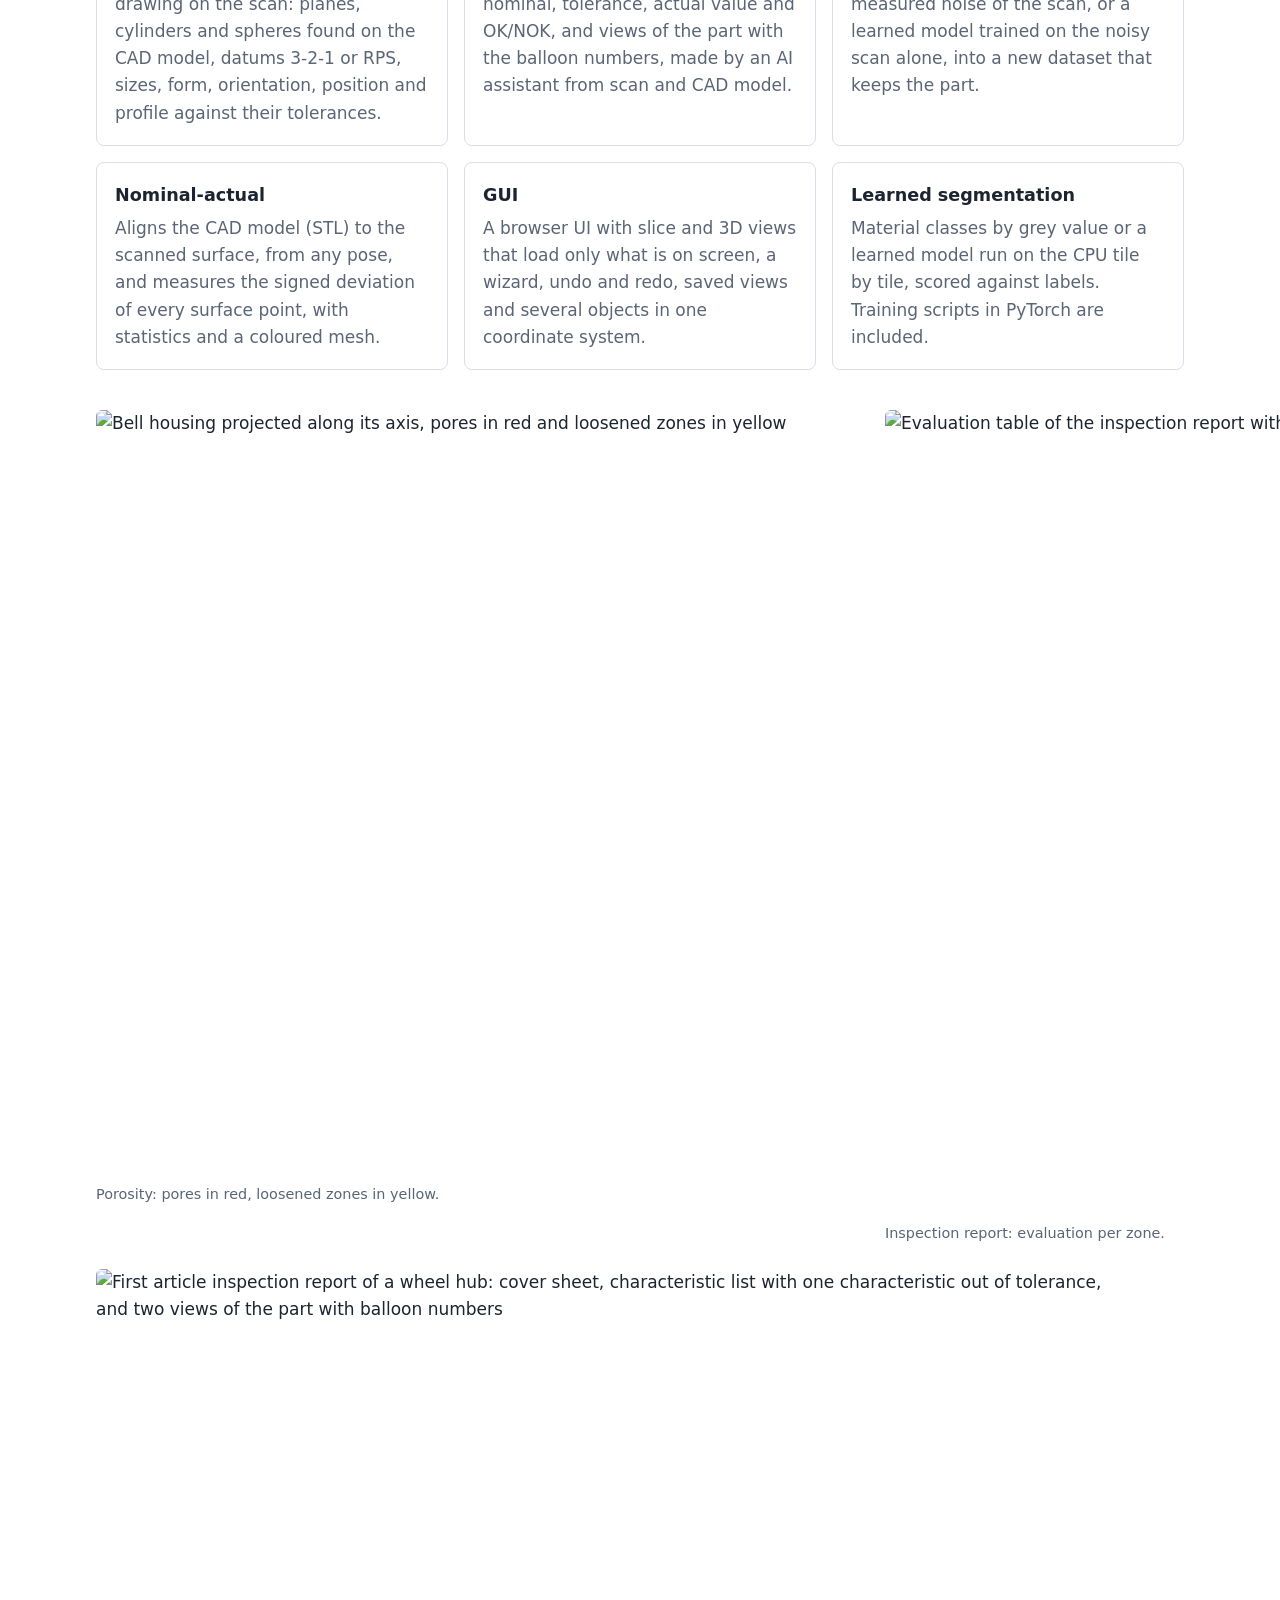
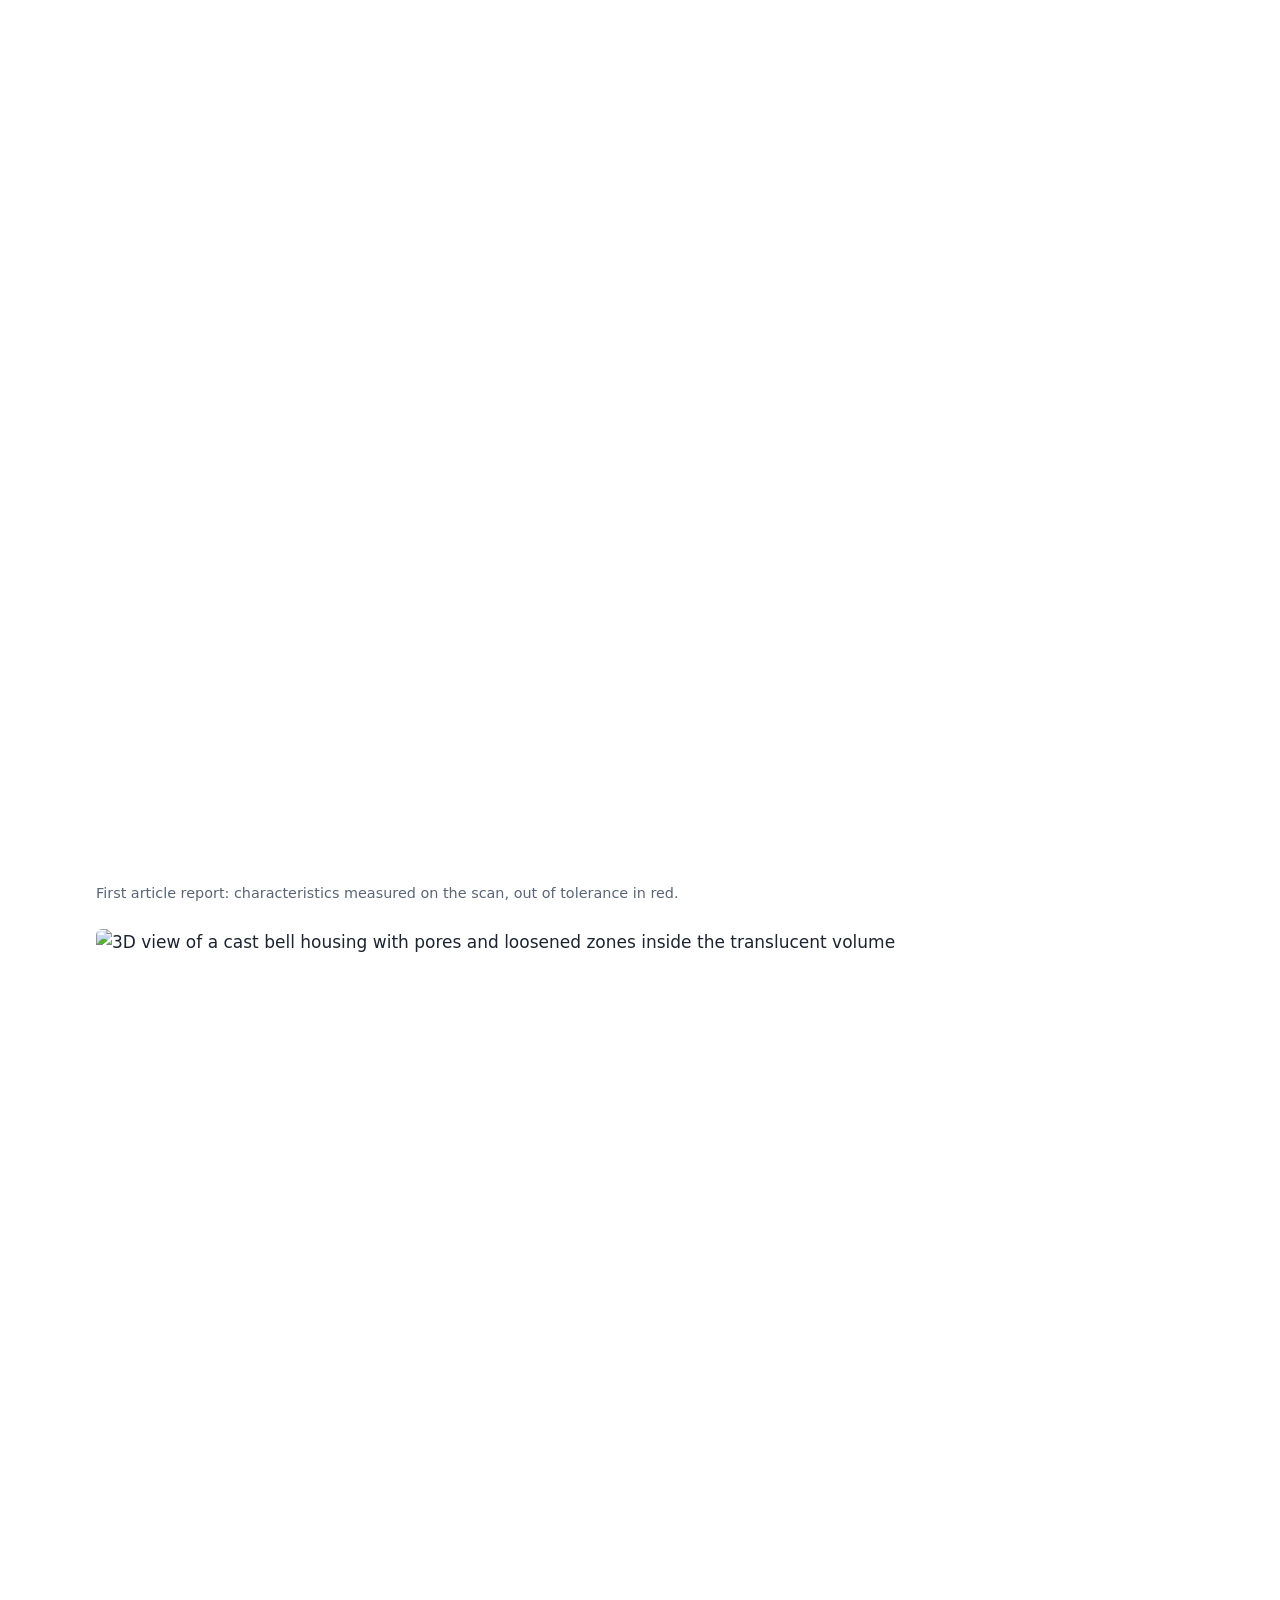
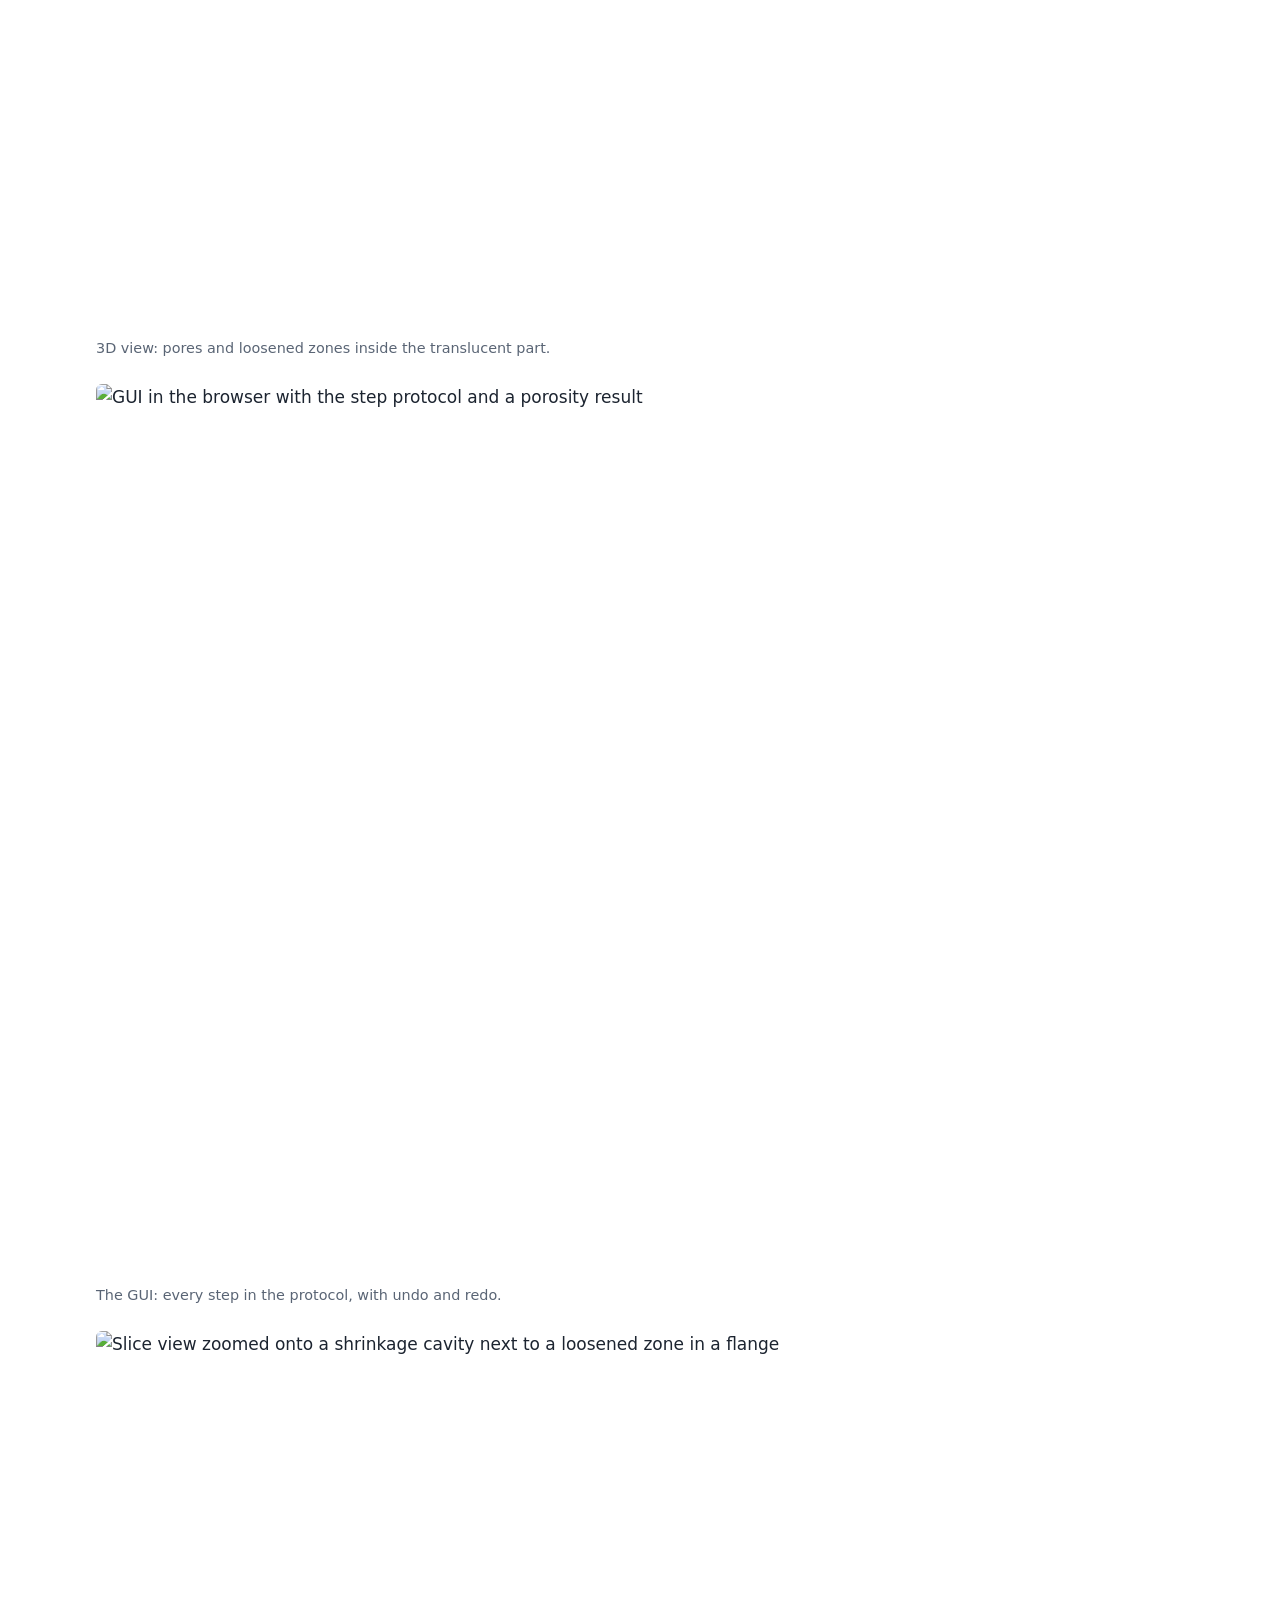
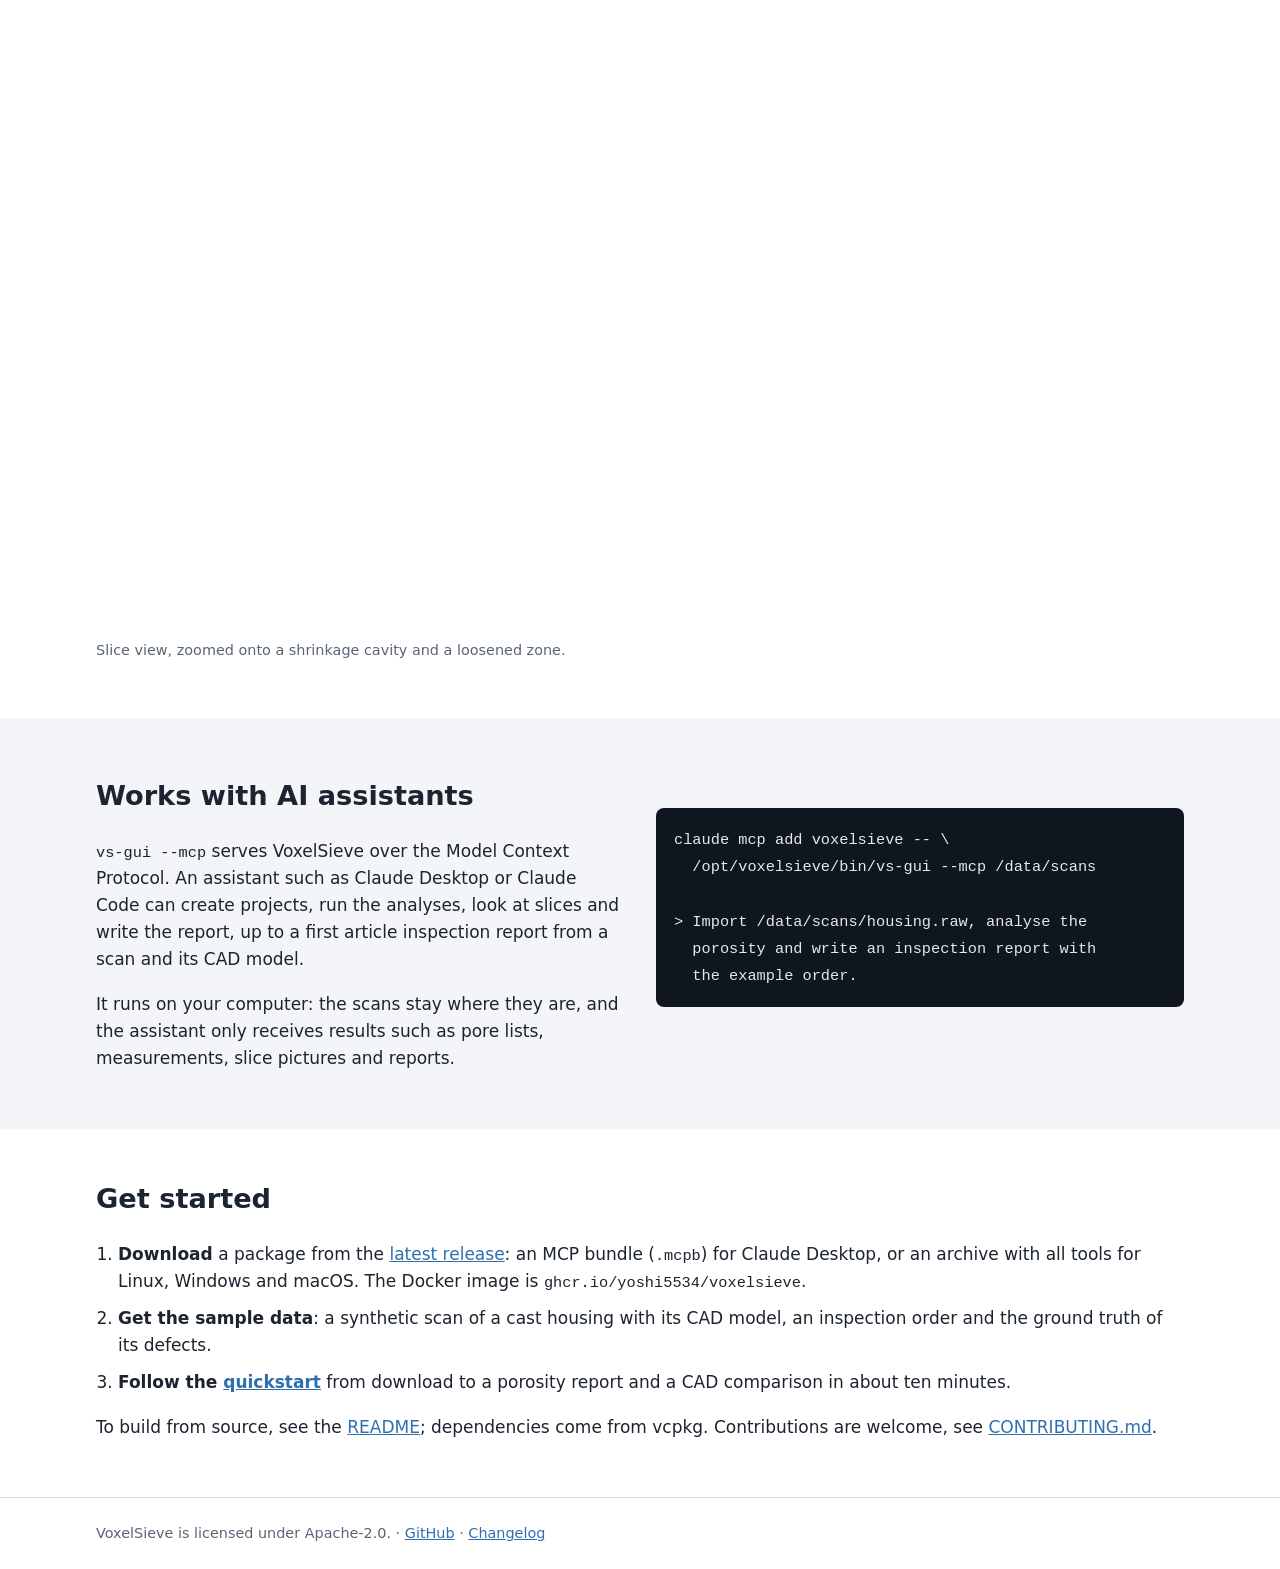
==== commit 9057f9e2: "Website and README picture of the first article report Co-Authored-By: Claude Opus 5.5 (1M context) " ====
--- a/site/index.html
+++ b/site/index.html
@@ -33,7 +33,7 @@
         and its internal voids, and stores the result as a sparse
         <a href="https://www.openvdb.org/">OpenVDB</a> dataset. On top of it: porosity analysis,
         inspection reports after BDG&nbsp;P&nbsp;202, nominal-actual comparison with the CAD model,
-        a browser UI and an MCP server for AI assistants. Scans larger than memory work, streamed
+        dimensional measurement with first article reports, a browser UI and an MCP server for AI assistants. Scans larger than memory work, streamed
         out of core.</p>
       <p class="actions">
         <a class="btn primary" href="https://github.com/yoshi5534/VoxelSieve/blob/main/docs/quickstart.md">Quickstart</a>
@@ -70,6 +70,23 @@
         scheme) and writes an HTML report to print as PDF.</p>
     </article>
     <article>
+      <h3>Dimensional measurement</h3>
+      <p>Measures the characteristics of a drawing on the scan: planes, cylinders and spheres found
+        on the CAD model, datums 3-2-1 or RPS, sizes, form, orientation, position and profile
+        against their tolerances.</p>
+    </article>
+    <article>
+      <h3>First article report</h3>
+      <p>Cover sheet, characteristic list with nominal, tolerance, actual value and OK/NOK, and
+        views of the part with the balloon numbers, made by an AI assistant from scan and CAD
+        model.</p>
+    </article>
+    <article>
+      <h3>Denoising</h3>
+      <p>Non-local means against the measured noise of the scan, or a learned model trained on the
+        noisy scan alone, into a new dataset that keeps the part.</p>
+    </article>
+    <article>
       <h3>Nominal-actual</h3>
       <p>Aligns the CAD model (STL) to the scanned surface, from any pose, and measures the signed
         deviation of every surface point, with statistics and a coloured mesh.</p>
@@ -99,6 +116,11 @@
     <figcaption>Inspection report: evaluation per zone.</figcaption>
   </figure>
   <figure class="wide">
+    <img src="images/first-article-report.png" width="1031" height="1205" loading="lazy"
+         alt="First article inspection report of a wheel hub: cover sheet, characteristic list with one characteristic out of tolerance, and two views of the part with balloon numbers">
+    <figcaption>First article report: characteristics measured on the scan, out of tolerance in red.</figcaption>
+  </figure>
+  <figure class="wide">
     <img src="images/volume-view.png" width="1400" height="1000" loading="lazy"
          alt="3D view of a cast bell housing with pores and loosened zones inside the translucent volume">
     <figcaption>3D view: pores and loosened zones inside the translucent part.</figcaption>
@@ -121,7 +143,8 @@
       <h2>Works with AI assistants</h2>
       <p><code>vs-gui --mcp</code> serves VoxelSieve over the Model Context Protocol. An
         assistant such as Claude Desktop or Claude Code can create projects, run the analyses,
-        look at slices and write the report.</p>
+        look at slices and write the report, up to a first article inspection report from a scan
+        and its CAD model.</p>
       <p>It runs on your computer: the scans stay where they are, and the assistant only receives
         results such as pore lists, measurements, slice pictures and reports.</p>
     </div>
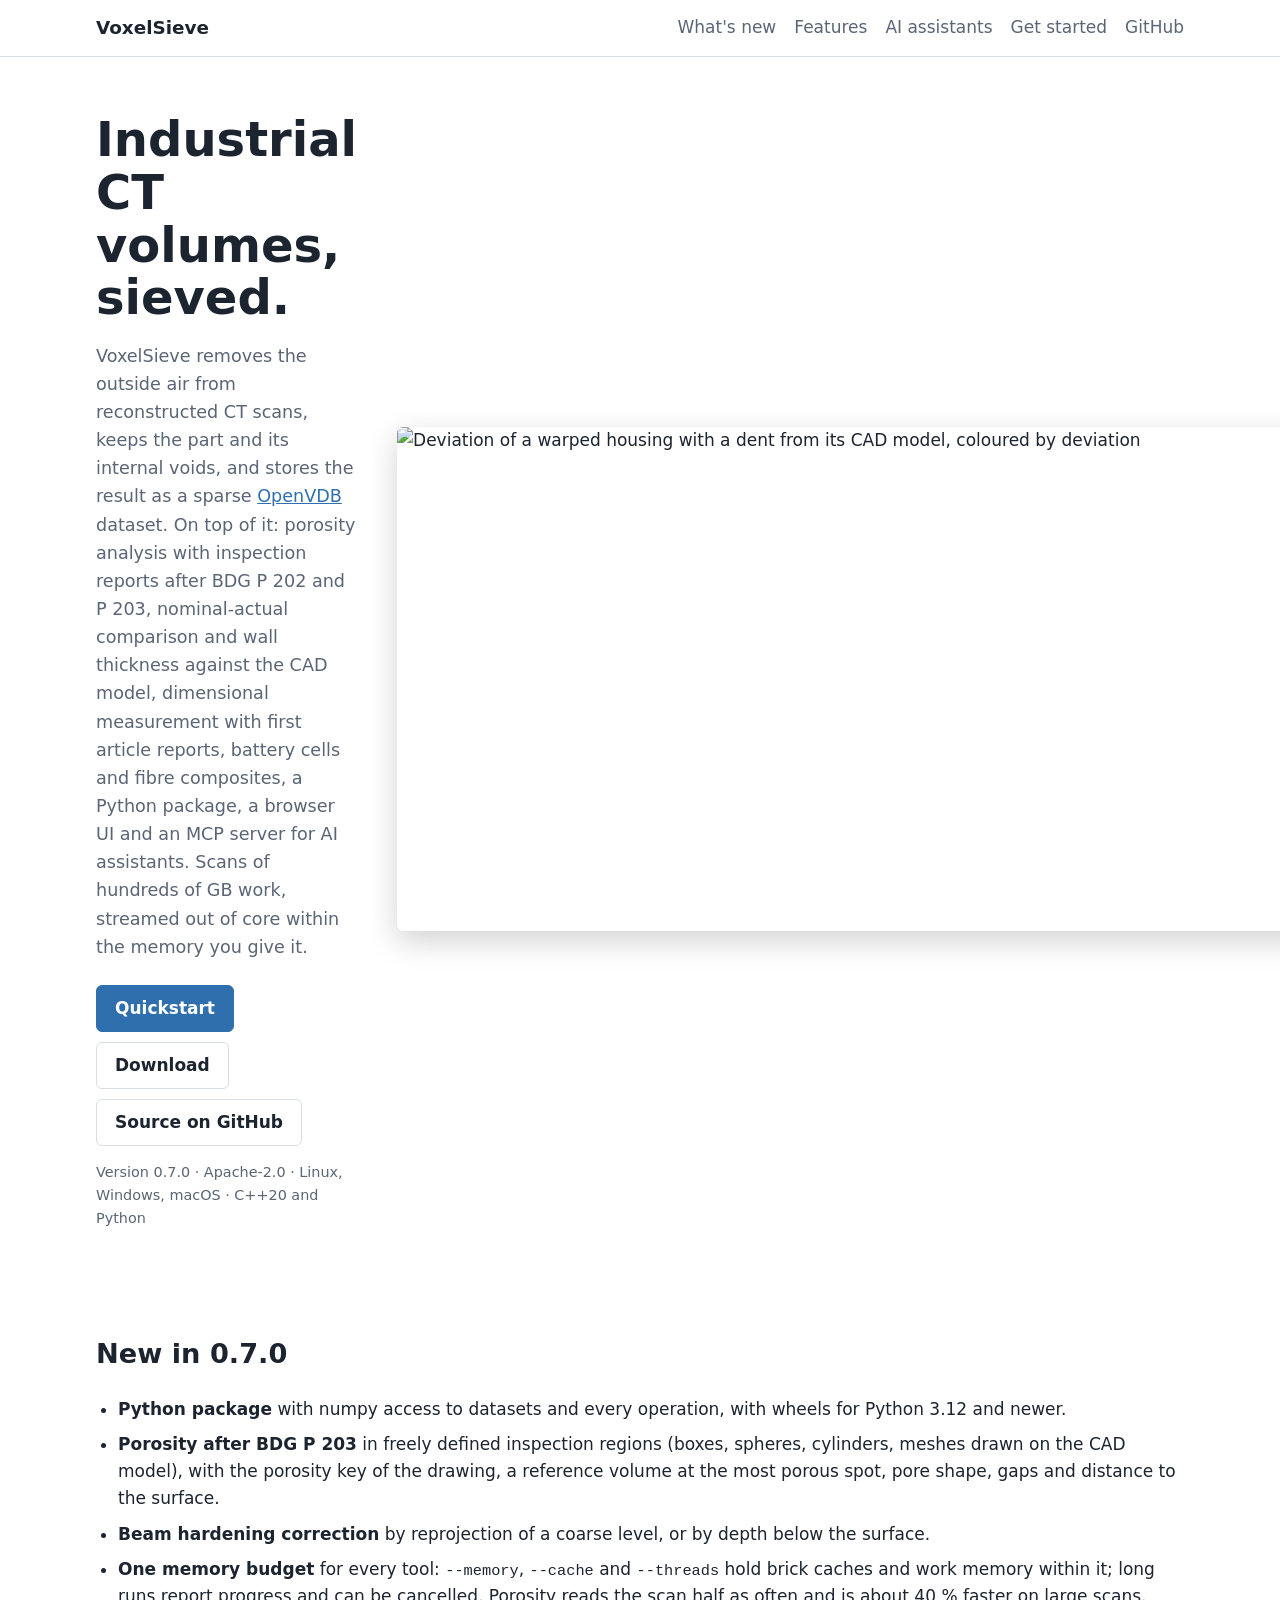
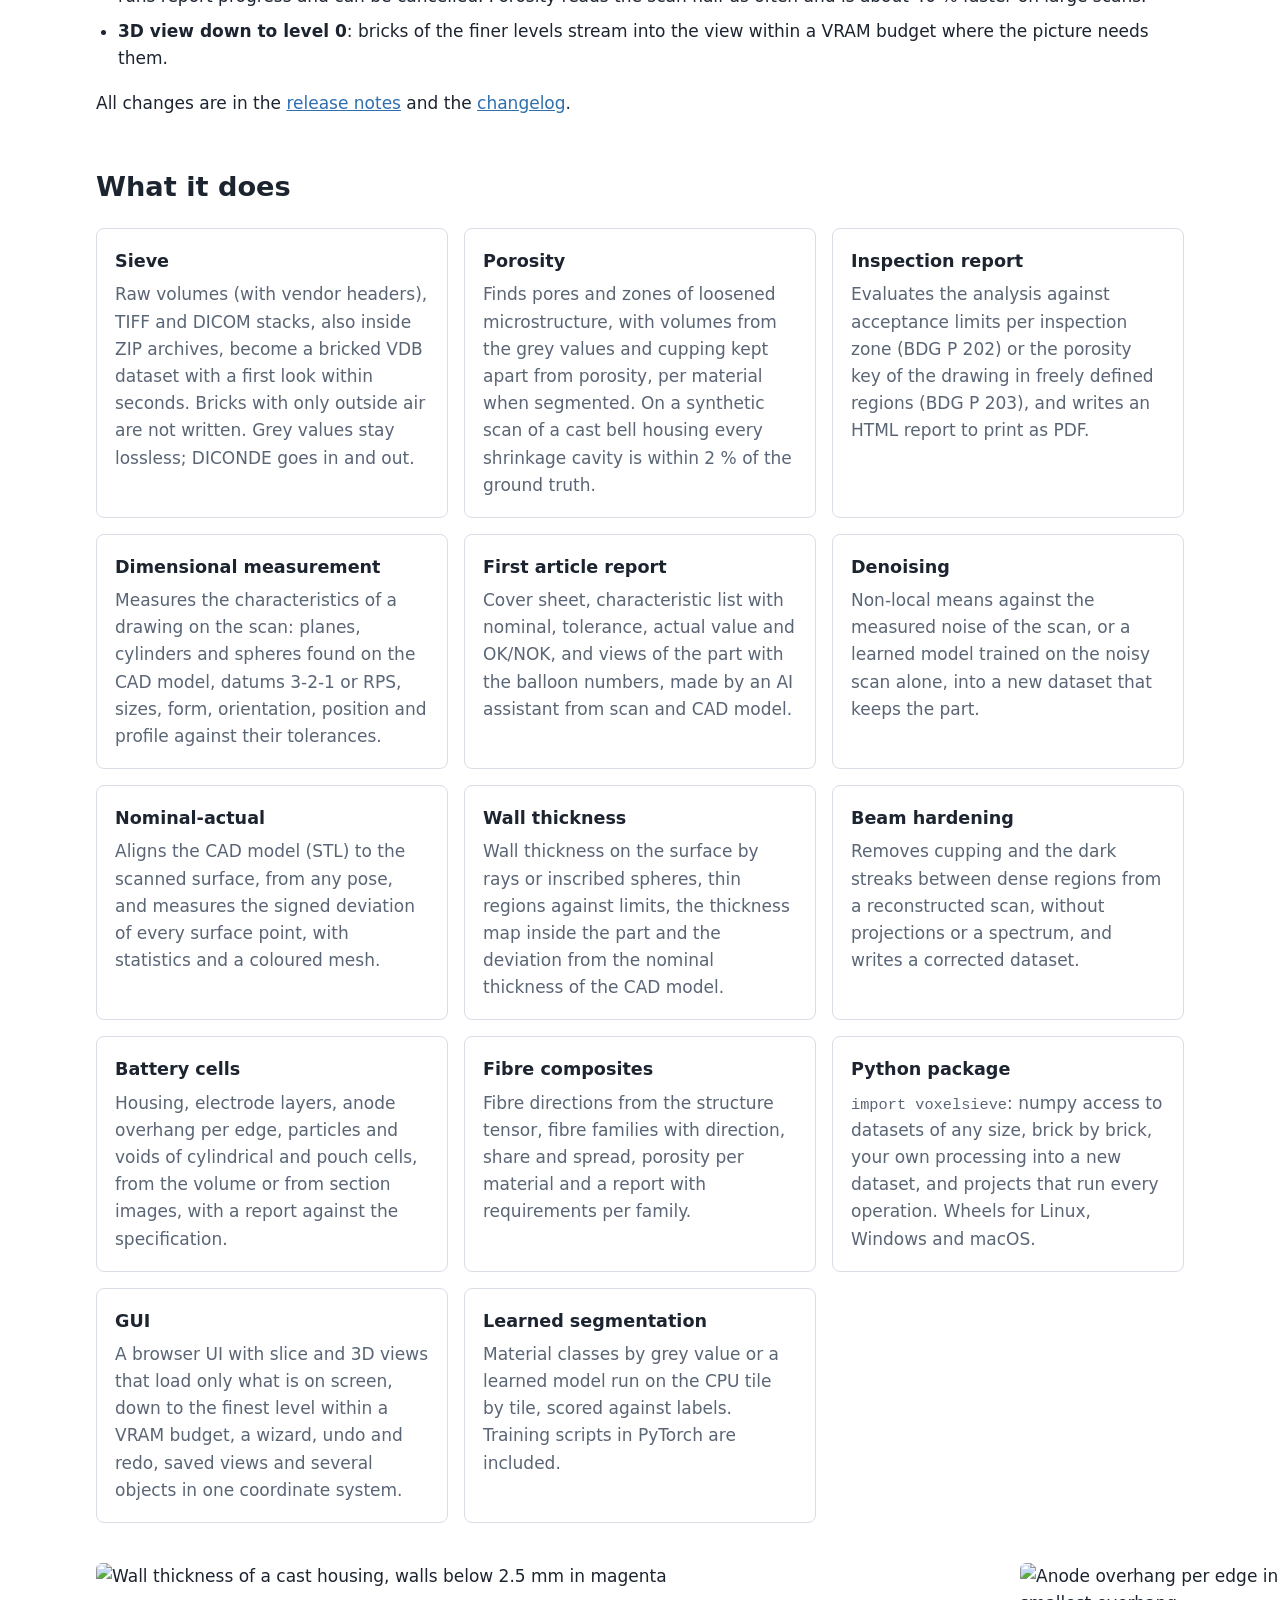
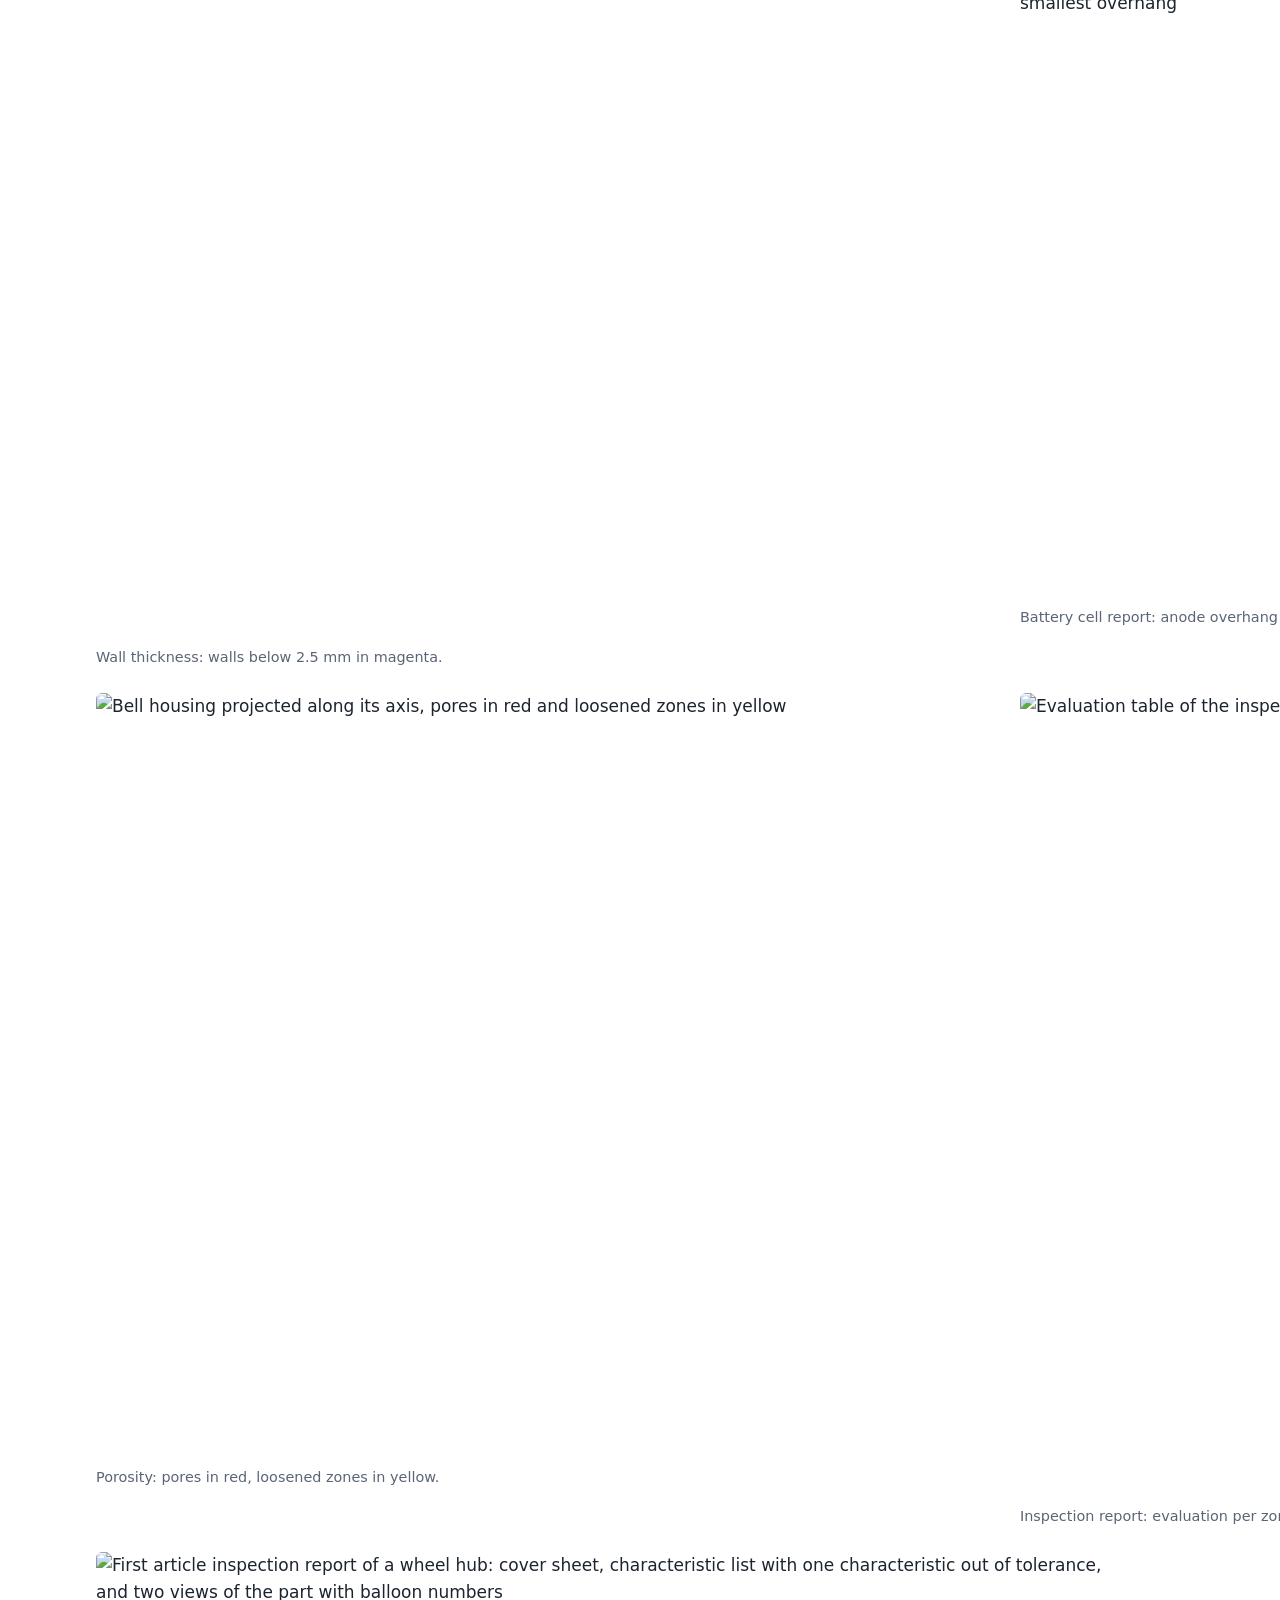
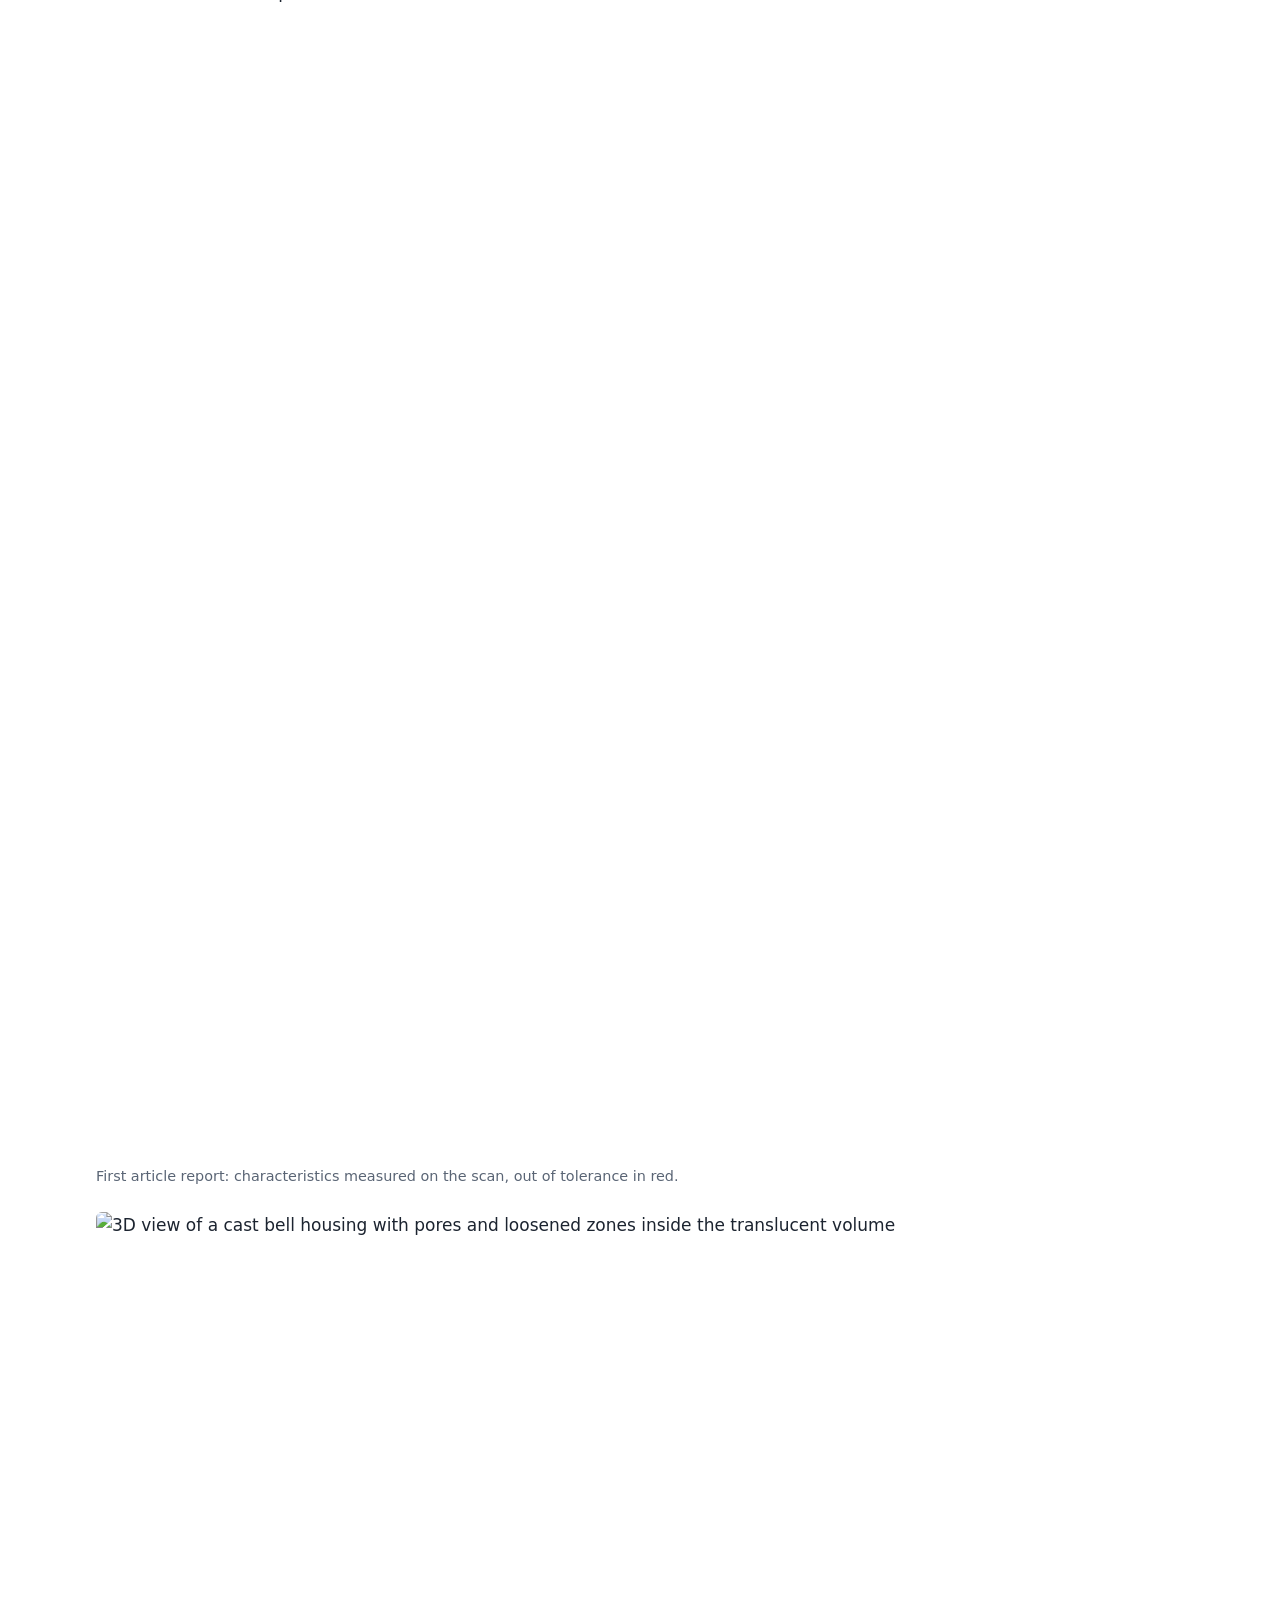
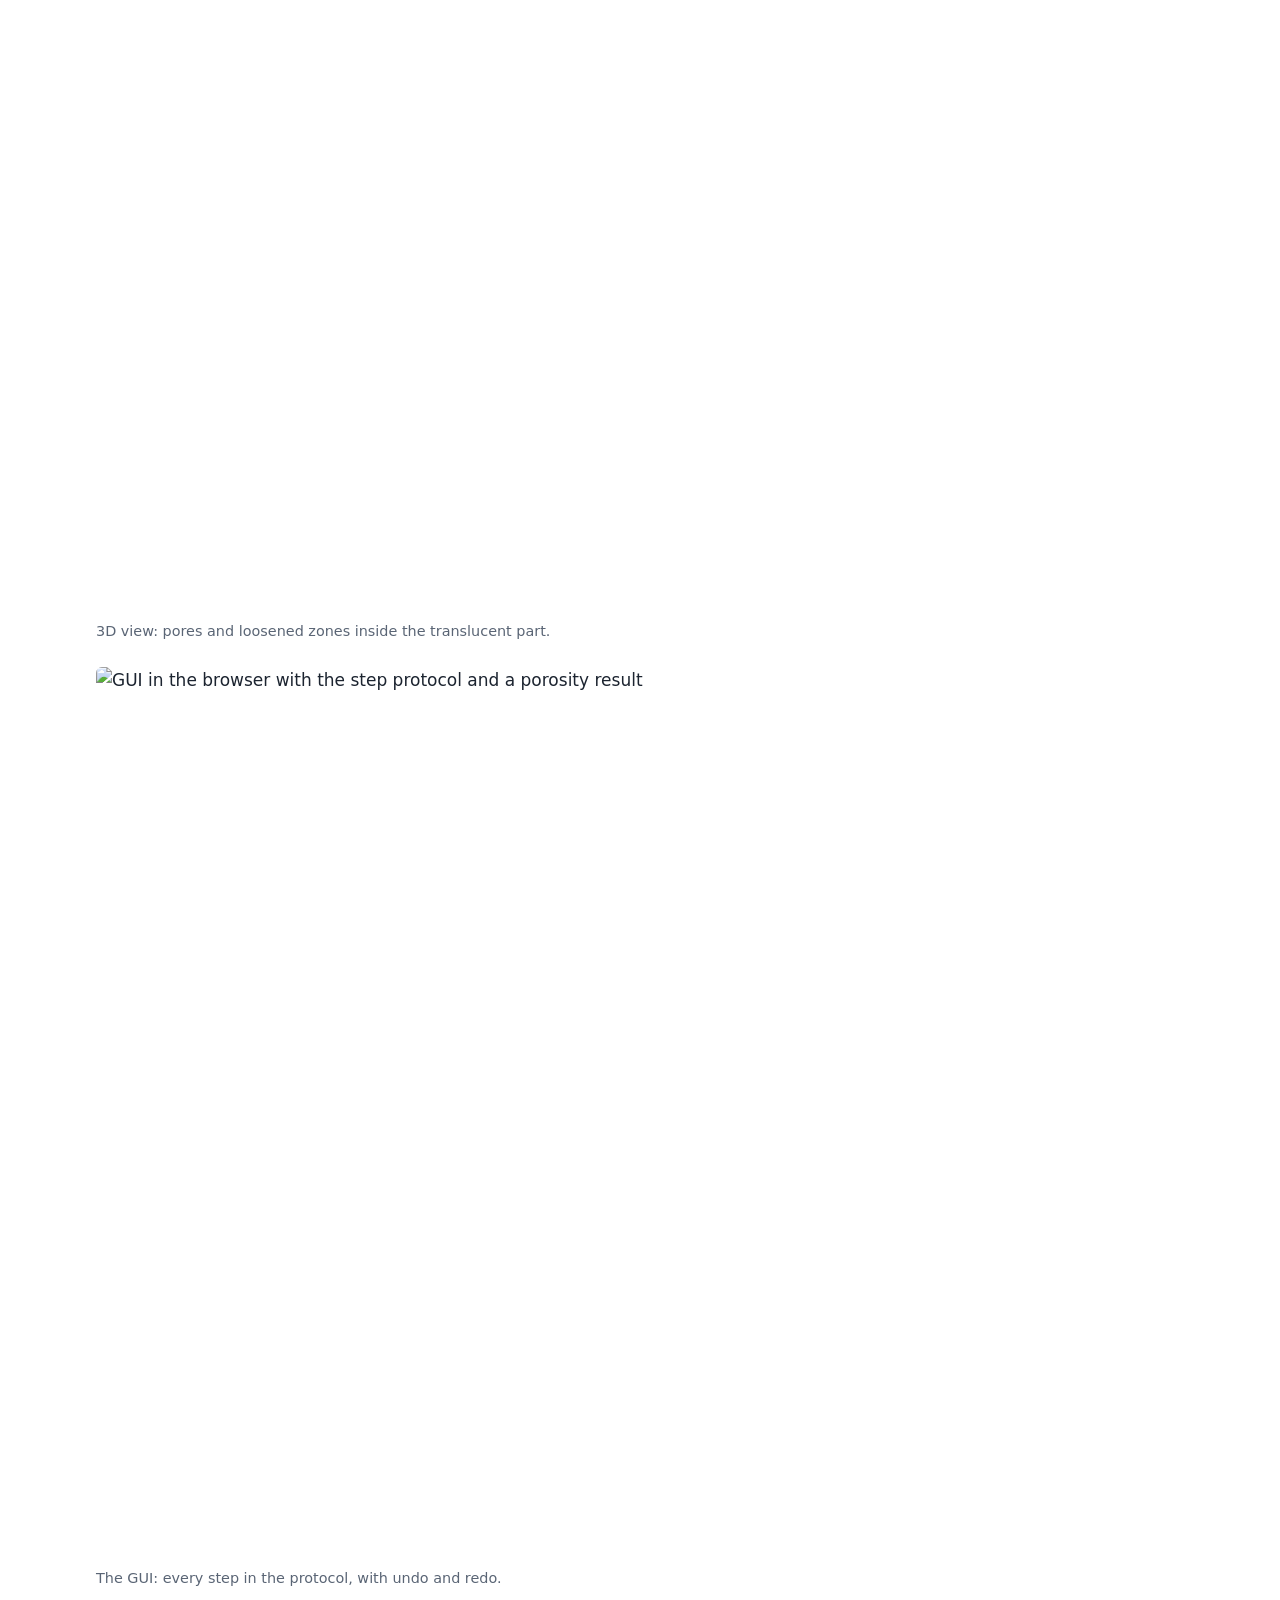
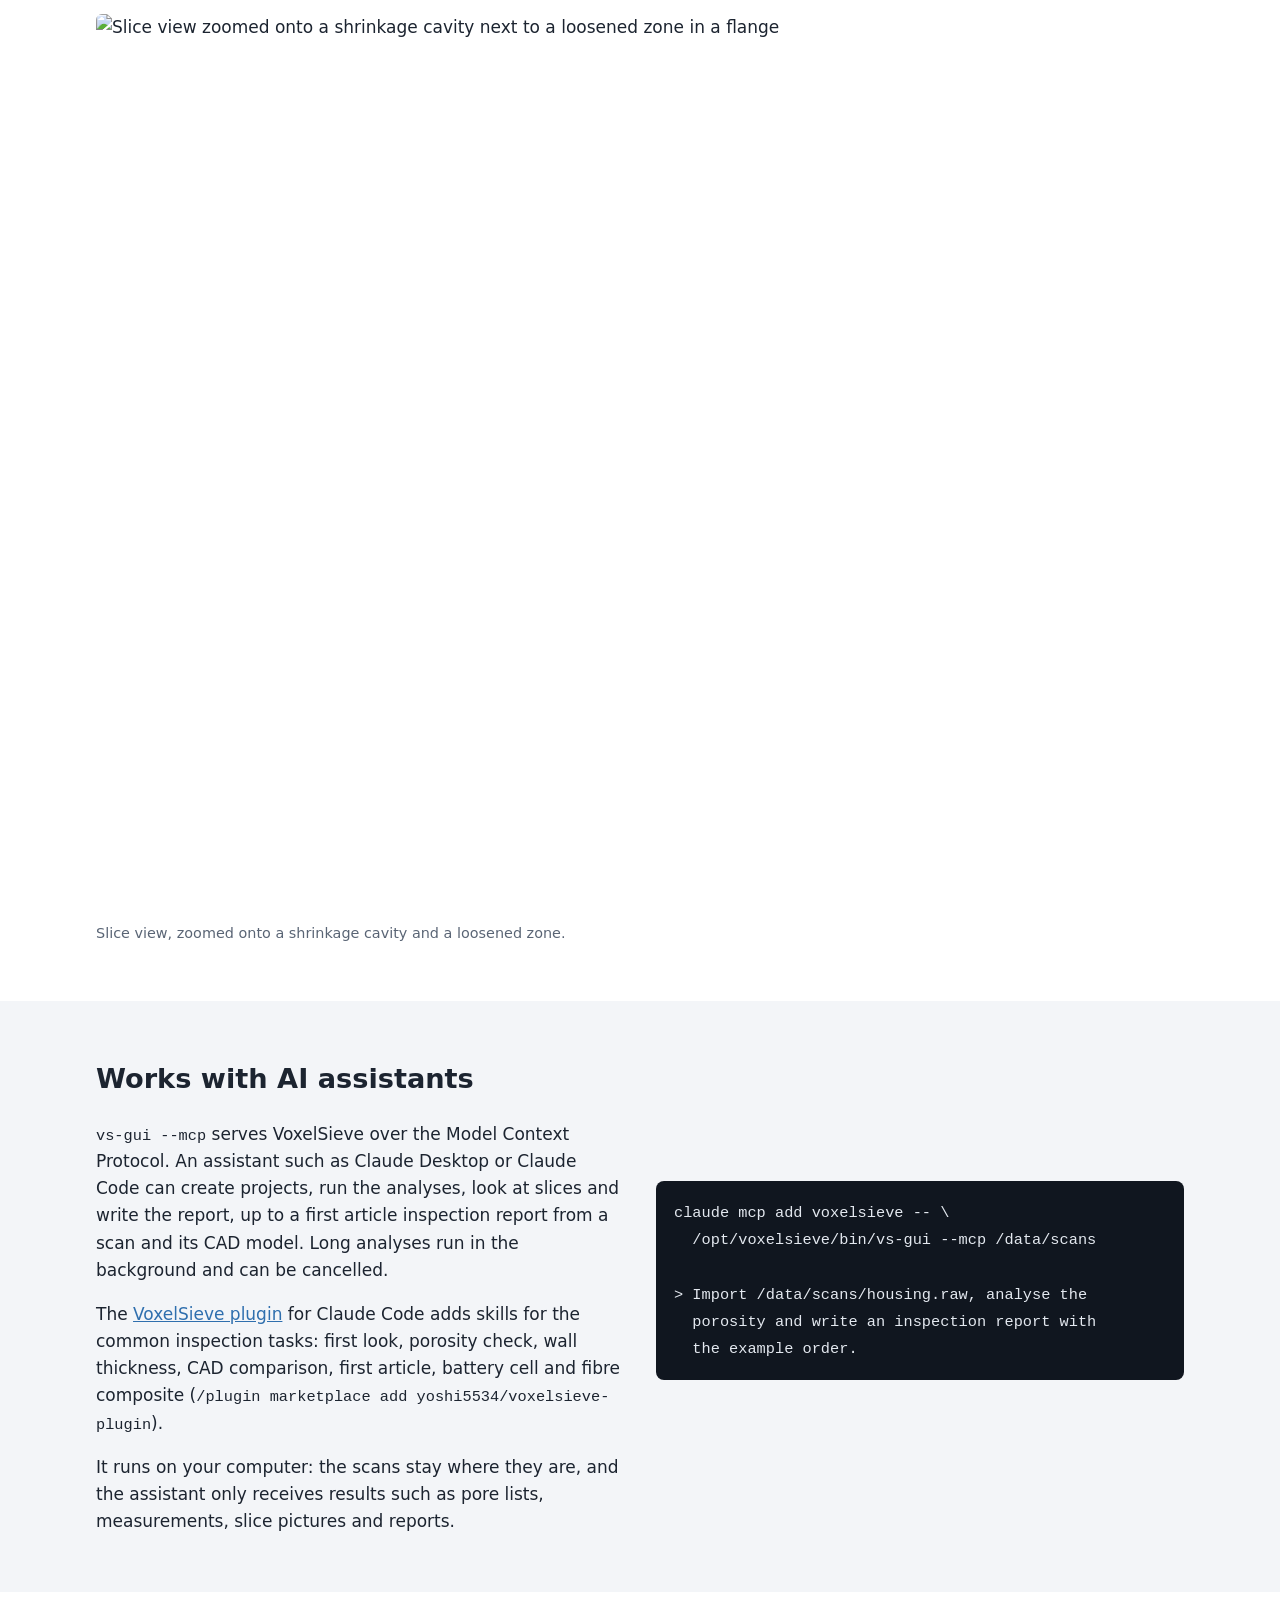
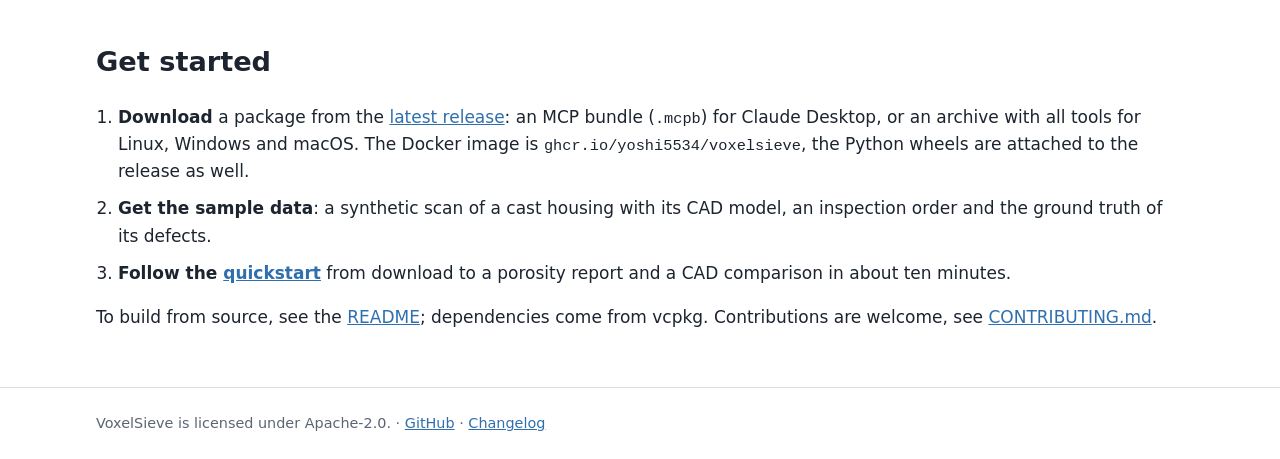
==== commit 7f0b68ed: "Website: features and news of v0.7.0 Wall thickness, beam hardening, battery cells, fibre composites" ====
--- a/site/index.html
+++ b/site/index.html
@@ -4,9 +4,9 @@
 <meta charset="utf-8">
 <meta name="viewport" content="width=device-width, initial-scale=1">
 <title>VoxelSieve: open-source software for industrial CT</title>
-<meta name="description" content="Open-source software for very large industrial CT volumes: sparse OpenVDB datasets, porosity analysis with a BDG P 202 inspection report, nominal-actual comparison with CAD, a browser UI and an MCP server for AI assistants.">
+<meta name="description" content="Open-source software for very large industrial CT volumes: sparse OpenVDB datasets, porosity after BDG P 202 and P 203 with inspection reports, nominal-actual comparison and wall thickness against CAD, first article reports, battery cells and fibre composites, a Python package, a browser UI and an MCP server for AI assistants.">
 <meta property="og:title" content="VoxelSieve">
-<meta property="og:description" content="Open-source software for very large industrial CT volumes: porosity, nominal-actual comparison, inspection reports, browser UI and MCP server.">
+<meta property="og:description" content="Open-source software for very large industrial CT volumes: porosity, nominal-actual comparison, wall thickness, inspection reports, Python package, browser UI and MCP server.">
 <meta property="og:image" content="https://yoshi5534.github.io/VoxelSieve/images/nominal-actual.png">
 <link rel="icon" href="data:image/svg+xml,%3Csvg xmlns='http://www.w3.org/2000/svg' viewBox='0 0 16 16'%3E%3Crect x='1' y='1' width='6' height='6' fill='%233b82c4'/%3E%3Crect x='9' y='1' width='6' height='6' fill='%233b82c4' opacity='.5'/%3E%3Crect x='1' y='9' width='6' height='6' fill='%233b82c4' opacity='.5'/%3E%3Crect x='9' y='9' width='6' height='6' fill='%233b82c4'/%3E%3C/svg%3E">
 <link rel="stylesheet" href="style.css">
@@ -16,6 +16,7 @@
   <div class="wrap bar">
     <a class="brand" href="./">VoxelSieve</a>
     <nav>
+      <a href="#new">What's new</a>
       <a href="#features">Features</a>
       <a href="#ai">AI assistants</a>
       <a href="#start">Get started</a>
@@ -31,16 +32,18 @@
       <h1>Industrial CT volumes, sieved.</h1>
       <p class="lead">VoxelSieve removes the outside air from reconstructed CT scans, keeps the part
         and its internal voids, and stores the result as a sparse
-        <a href="https://www.openvdb.org/">OpenVDB</a> dataset. On top of it: porosity analysis,
-        inspection reports after BDG&nbsp;P&nbsp;202, nominal-actual comparison with the CAD model,
-        dimensional measurement with first article reports, a browser UI and an MCP server for AI assistants. Scans larger than memory work, streamed
-        out of core.</p>
+        <a href="https://www.openvdb.org/">OpenVDB</a> dataset. On top of it: porosity analysis
+        with inspection reports after BDG&nbsp;P&nbsp;202 and P&nbsp;203, nominal-actual comparison
+        and wall thickness against the CAD model, dimensional measurement with first article
+        reports, battery cells and fibre composites, a Python package, a browser UI and an MCP
+        server for AI assistants. Scans of hundreds of GB work, streamed out of core within the
+        memory you give it.</p>
       <p class="actions">
         <a class="btn primary" href="https://github.com/yoshi5534/VoxelSieve/blob/main/docs/quickstart.md">Quickstart</a>
         <a class="btn" href="https://github.com/yoshi5534/VoxelSieve/releases/latest">Download</a>
         <a class="btn" href="https://github.com/yoshi5534/VoxelSieve">Source on GitHub</a>
       </p>
-      <p class="meta">Apache-2.0 · Linux, Windows, macOS · C++20</p>
+      <p class="meta">Version 0.7.0 · Apache-2.0 · Linux, Windows, macOS · C++20 and Python</p>
     </div>
     <figure class="hero-img">
       <img src="images/nominal-actual.png" width="1014" height="504"
@@ -49,25 +52,49 @@
   </div>
 </section>
 
+<section id="new" class="wrap">
+  <h2>New in 0.7.0</h2>
+  <ul class="news">
+    <li><strong>Python package</strong> with numpy access to datasets and every operation, with
+      wheels for Python 3.12 and newer.</li>
+    <li><strong>Porosity after BDG&nbsp;P&nbsp;203</strong> in freely defined inspection regions
+      (boxes, spheres, cylinders, meshes drawn on the CAD model), with the porosity key of the
+      drawing, a reference volume at the most porous spot, pore shape, gaps and distance to the
+      surface.</li>
+    <li><strong>Beam hardening correction</strong> by reprojection of a coarse level, or by depth
+      below the surface.</li>
+    <li><strong>One memory budget</strong> for every tool: <code>--memory</code>,
+      <code>--cache</code> and <code>--threads</code> hold brick caches and work memory within
+      it; long runs report progress and can be cancelled. Porosity reads the scan half as often
+      and is about 40&nbsp;% faster on large scans.</li>
+    <li><strong>3D view down to level 0</strong>: bricks of the finer levels stream into the view
+      within a VRAM budget where the picture needs them.</li>
+  </ul>
+  <p>All changes are in the
+    <a href="https://github.com/yoshi5534/VoxelSieve/releases/tag/v0.7.0">release notes</a> and
+    the <a href="https://github.com/yoshi5534/VoxelSieve/blob/main/CHANGELOG.md">changelog</a>.</p>
+</section>
+
 <section id="features" class="wrap">
   <h2>What it does</h2>
   <div class="cards">
     <article>
       <h3>Sieve</h3>
-      <p>Raw volumes (with vendor headers) and TIFF stacks, also inside ZIP archives, become a
-        bricked VDB dataset. Bricks with only outside air are not written. Grey values stay
-        lossless.</p>
+      <p>Raw volumes (with vendor headers), TIFF and DICOM stacks, also inside ZIP archives,
+        become a bricked VDB dataset with a first look within seconds. Bricks with only outside
+        air are not written. Grey values stay lossless; DICONDE goes in and out.</p>
     </article>
     <article>
       <h3>Porosity</h3>
       <p>Finds pores and zones of loosened microstructure, with volumes from the grey values and
-        cupping kept apart from porosity. On a synthetic scan of a cast bell housing every shrinkage
-        cavity is within 2&nbsp;% of the ground truth.</p>
+        cupping kept apart from porosity, per material when segmented. On a synthetic scan of a
+        cast bell housing every shrinkage cavity is within 2&nbsp;% of the ground truth.</p>
     </article>
     <article>
       <h3>Inspection report</h3>
-      <p>Evaluates the analysis against acceptance limits per inspection zone (BDG&nbsp;P&nbsp;202
-        scheme) and writes an HTML report to print as PDF.</p>
+      <p>Evaluates the analysis against acceptance limits per inspection zone (BDG&nbsp;P&nbsp;202)
+        or the porosity key of the drawing in freely defined regions (BDG&nbsp;P&nbsp;203), and
+        writes an HTML report to print as PDF.</p>
     </article>
     <article>
       <h3>Dimensional measurement</h3>
@@ -92,9 +119,38 @@
         deviation of every surface point, with statistics and a coloured mesh.</p>
     </article>
     <article>
+      <h3>Wall thickness</h3>
+      <p>Wall thickness on the surface by rays or inscribed spheres, thin regions against limits,
+        the thickness map inside the part and the deviation from the nominal thickness of the CAD
+        model.</p>
+    </article>
+    <article>
+      <h3>Beam hardening</h3>
+      <p>Removes cupping and the dark streaks between dense regions from a reconstructed scan,
+        without projections or a spectrum, and writes a corrected dataset.</p>
+    </article>
+    <article>
+      <h3>Battery cells</h3>
+      <p>Housing, electrode layers, anode overhang per edge, particles and voids of cylindrical and
+        pouch cells, from the volume or from section images, with a report against the
+        specification.</p>
+    </article>
+    <article>
+      <h3>Fibre composites</h3>
+      <p>Fibre directions from the structure tensor, fibre families with direction, share and
+        spread, porosity per material and a report with requirements per family.</p>
+    </article>
+    <article>
+      <h3>Python package</h3>
+      <p><code>import voxelsieve</code>: numpy access to datasets of any size, brick by brick,
+        your own processing into a new dataset, and projects that run every operation. Wheels for
+        Linux, Windows and macOS.</p>
+    </article>
+    <article>
       <h3>GUI</h3>
-      <p>A browser UI with slice and 3D views that load only what is on screen, a wizard, undo and
-        redo, saved views and several objects in one coordinate system.</p>
+      <p>A browser UI with slice and 3D views that load only what is on screen, down to the finest
+        level within a VRAM budget, a wizard, undo and redo, saved views and several objects in
+        one coordinate system.</p>
     </article>
     <article>
       <h3>Learned segmentation</h3>
@@ -105,6 +161,16 @@
 </section>
 
 <section class="wrap gallery">
+  <figure>
+    <img src="images/wall-thickness.png" width="900" height="675" loading="lazy"
+         alt="Wall thickness of a cast housing, walls below 2.5 mm in magenta">
+    <figcaption>Wall thickness: walls below 2.5&nbsp;mm in magenta.</figcaption>
+  </figure>
+  <figure>
+    <img src="images/battery-report.png" width="710" height="635" loading="lazy"
+         alt="Anode overhang per edge in the battery cell report, with the section of the smallest overhang">
+    <figcaption>Battery cell report: anode overhang per edge.</figcaption>
+  </figure>
   <figure>
     <img src="images/porosity-projection.png" width="765" height="765" loading="lazy"
          alt="Bell housing projected along its axis, pores in red and loosened zones in yellow">
@@ -144,7 +210,11 @@
       <p><code>vs-gui --mcp</code> serves VoxelSieve over the Model Context Protocol. An
         assistant such as Claude Desktop or Claude Code can create projects, run the analyses,
         look at slices and write the report, up to a first article inspection report from a scan
-        and its CAD model.</p>
+        and its CAD model. Long analyses run in the background and can be cancelled.</p>
+      <p>The <a href="https://github.com/yoshi5534/voxelsieve-plugin">VoxelSieve plugin</a> for
+        Claude Code adds skills for the common inspection tasks: first look, porosity check, wall
+        thickness, CAD comparison, first article, battery cell and fibre composite
+        (<code>/plugin marketplace add yoshi5534/voxelsieve-plugin</code>).</p>
       <p>It runs on your computer: the scans stay where they are, and the assistant only receives
         results such as pore lists, measurements, slice pictures and reports.</p>
     </div>
@@ -163,7 +233,8 @@
     <li><strong>Download</strong> a package from the
       <a href="https://github.com/yoshi5534/VoxelSieve/releases/latest">latest release</a>: an MCP
       bundle (<code>.mcpb</code>) for Claude Desktop, or an archive with all tools for Linux,
-      Windows and macOS. The Docker image is <code>ghcr.io/yoshi5534/voxelsieve</code>.</li>
+      Windows and macOS. The Docker image is <code>ghcr.io/yoshi5534/voxelsieve</code>, the Python
+      wheels are attached to the release as well.</li>
     <li><strong>Get the sample data</strong>: a synthetic scan of a cast housing with its CAD
       model, an inspection order and the ground truth of its defects.</li>
     <li><strong>Follow the <a href="https://github.com/yoshi5534/VoxelSieve/blob/main/docs/quickstart.md">quickstart</a></strong>
--- a/site/style.css
+++ b/site/style.css
@@ -86,3 +86,6 @@
   .gallery .wide { grid-column: auto; }
   .hero { padding-top: 32px; }
 }
+
+.news { padding-left: 22px; }
+.news li { margin-bottom: 8px; }
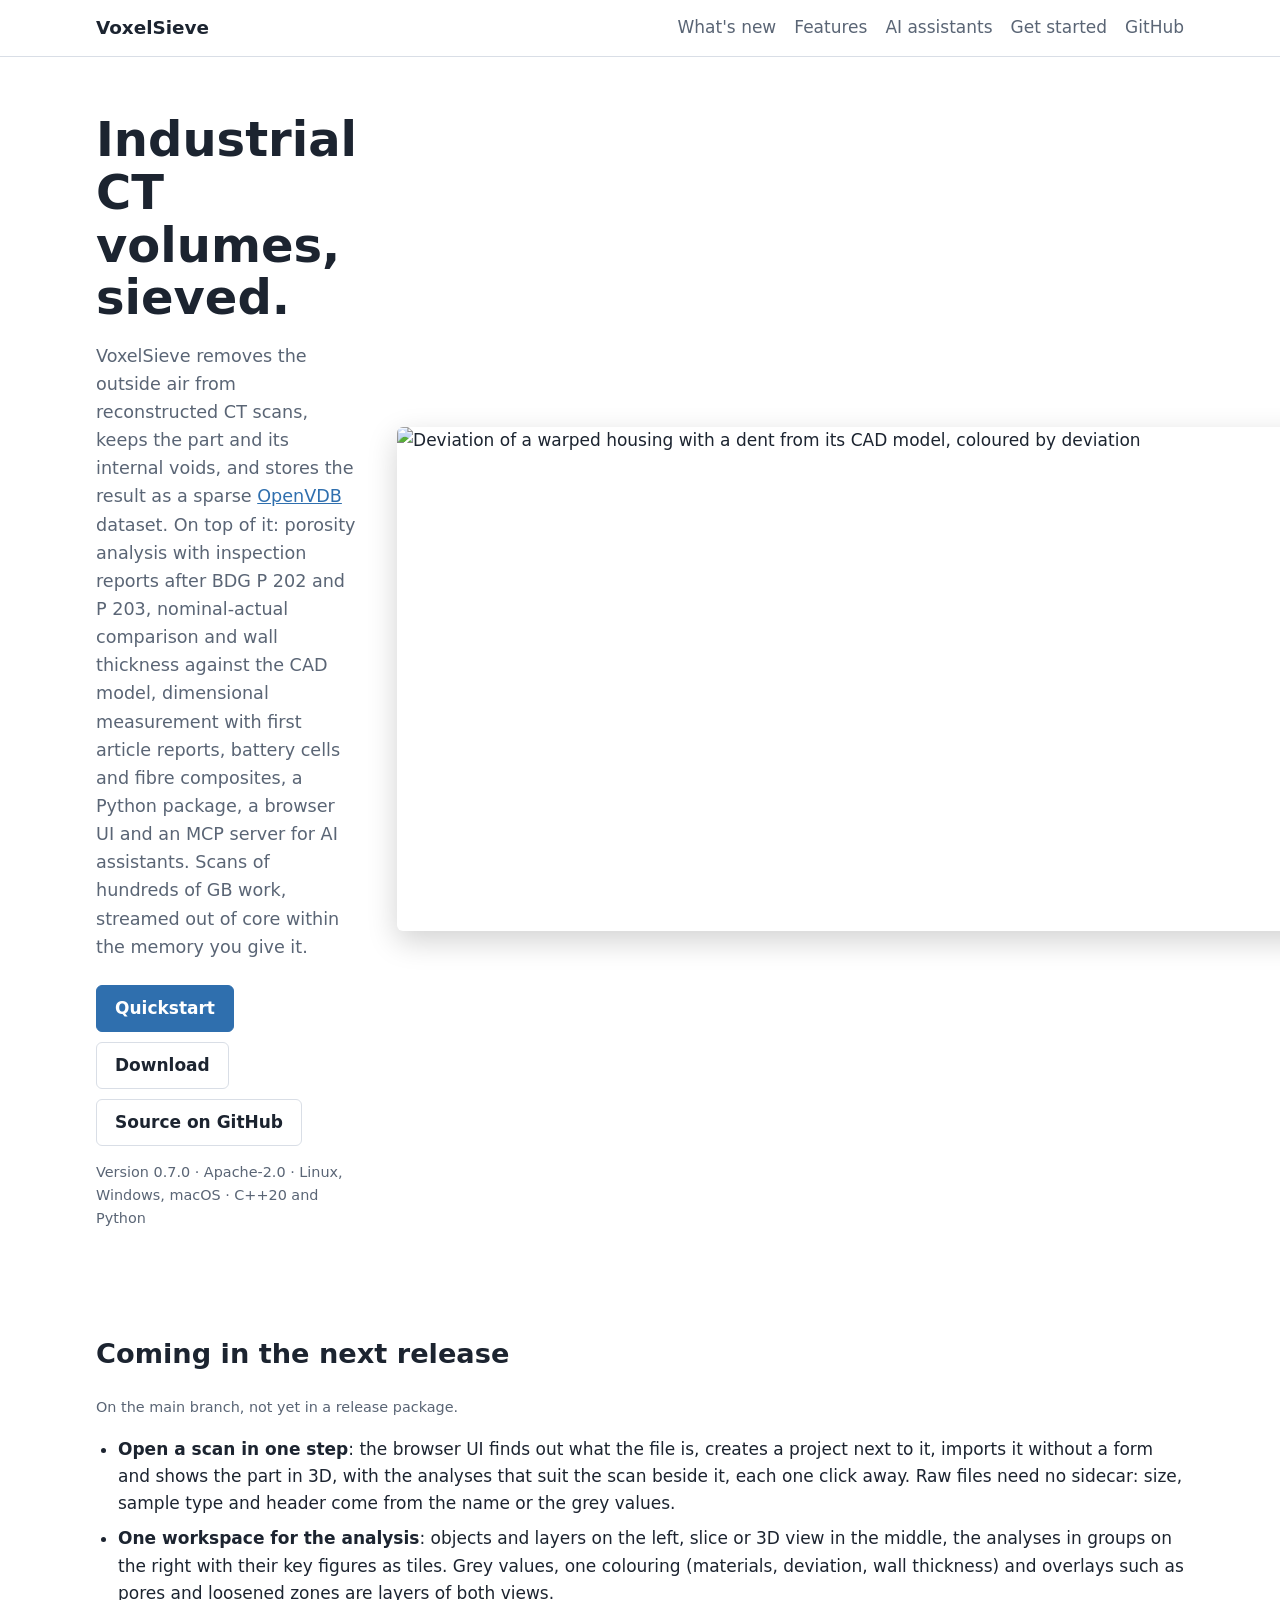
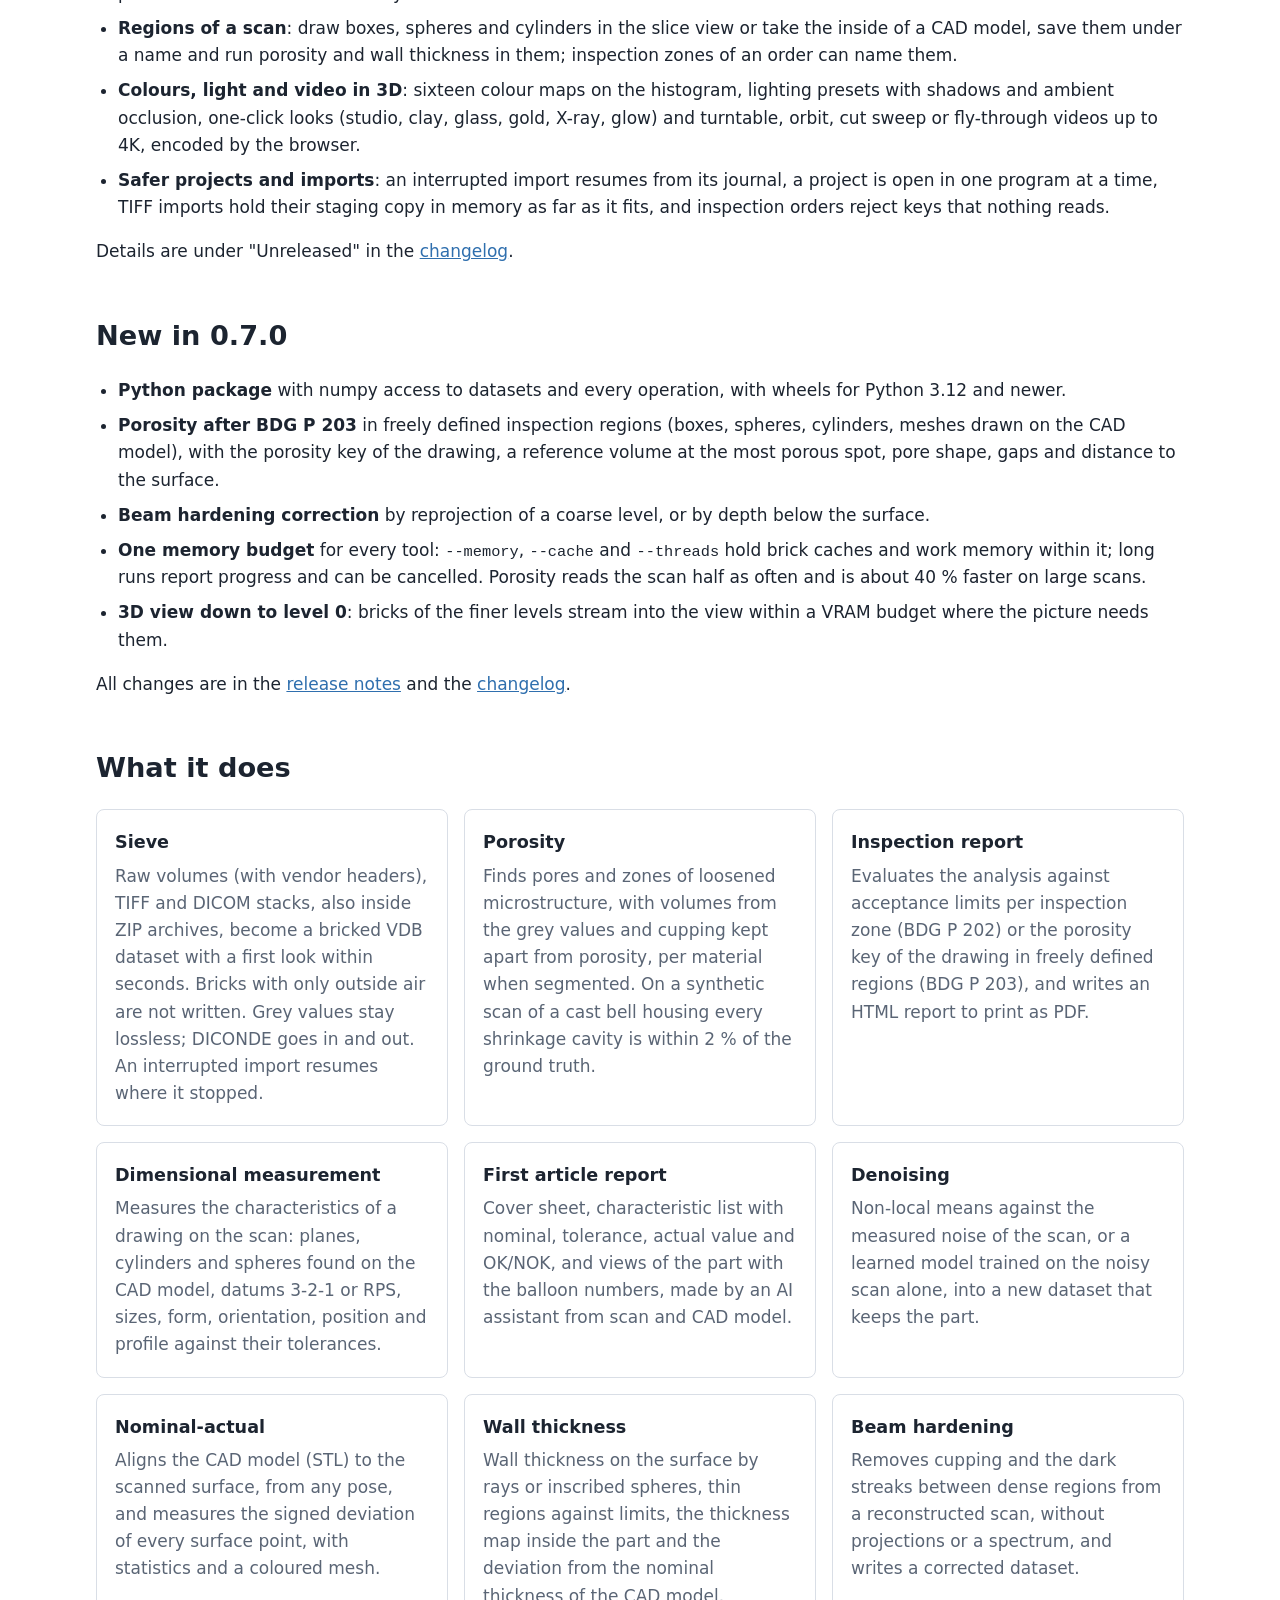
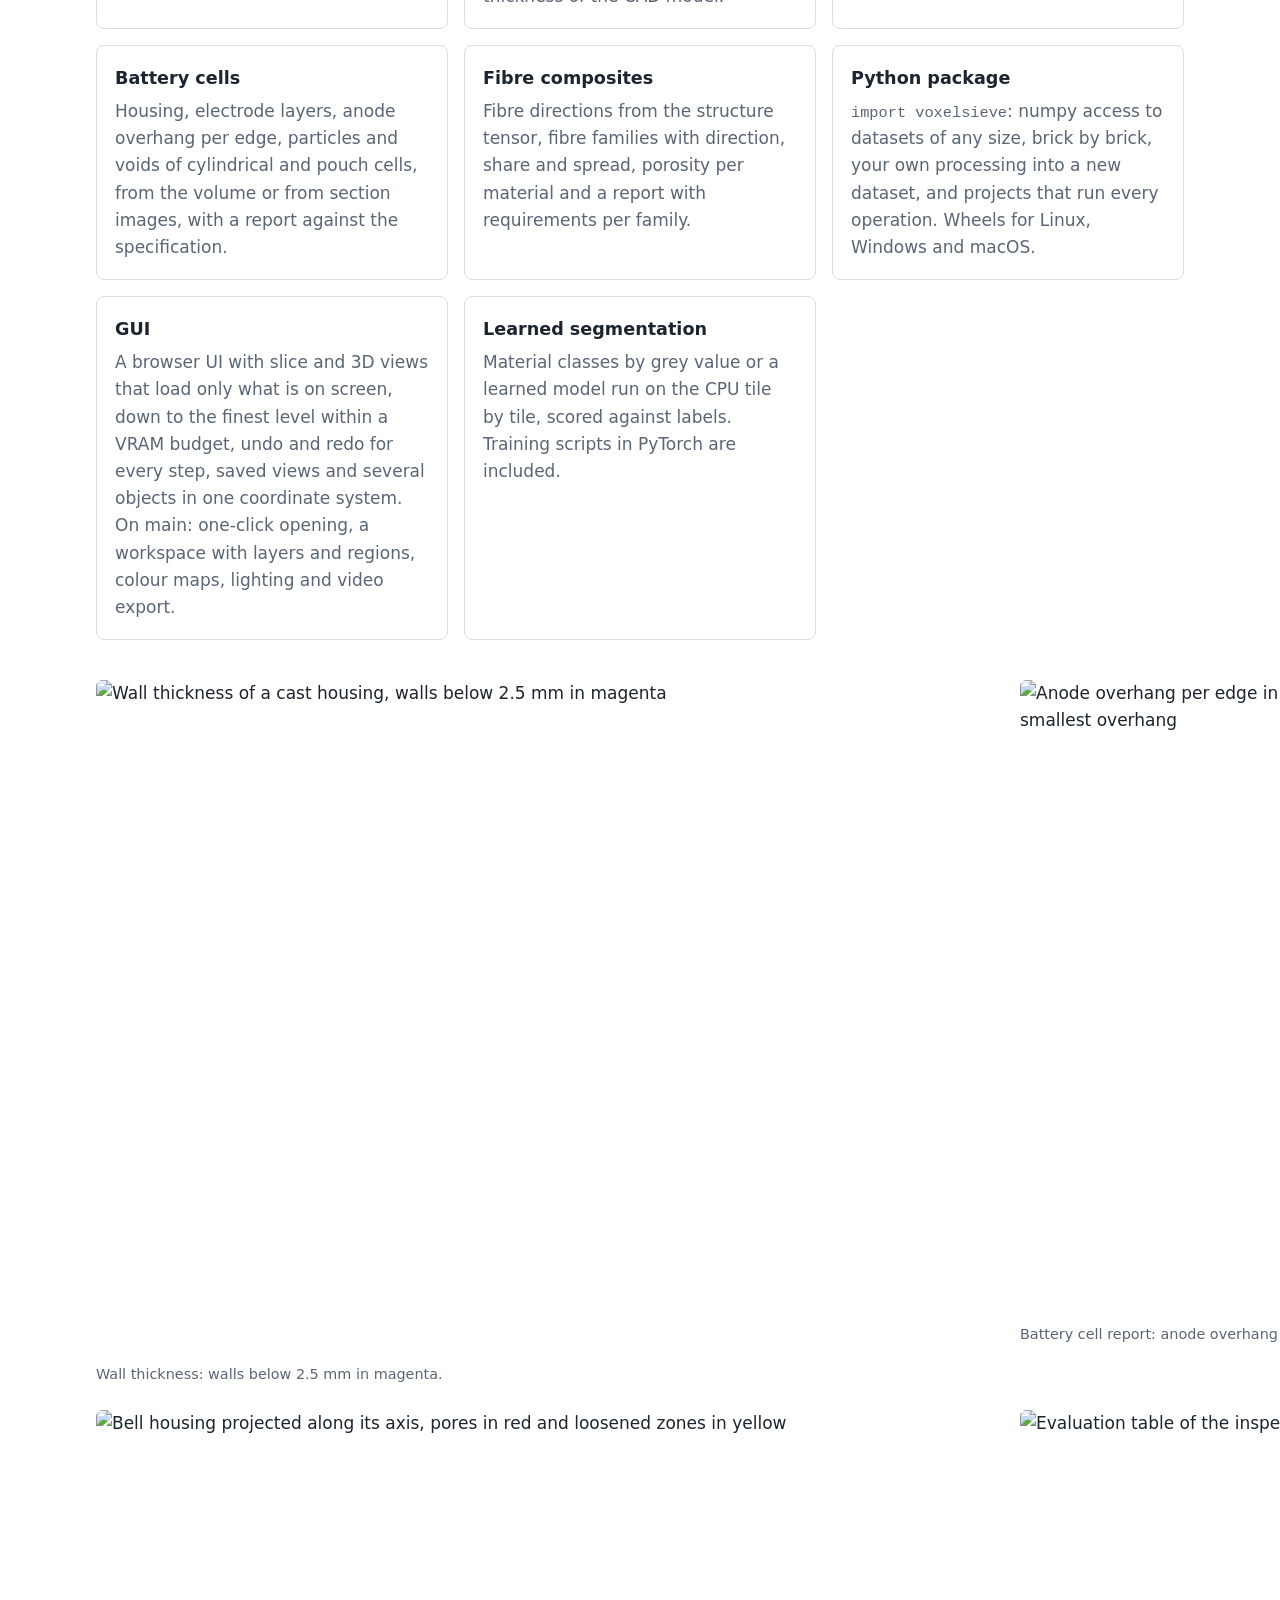
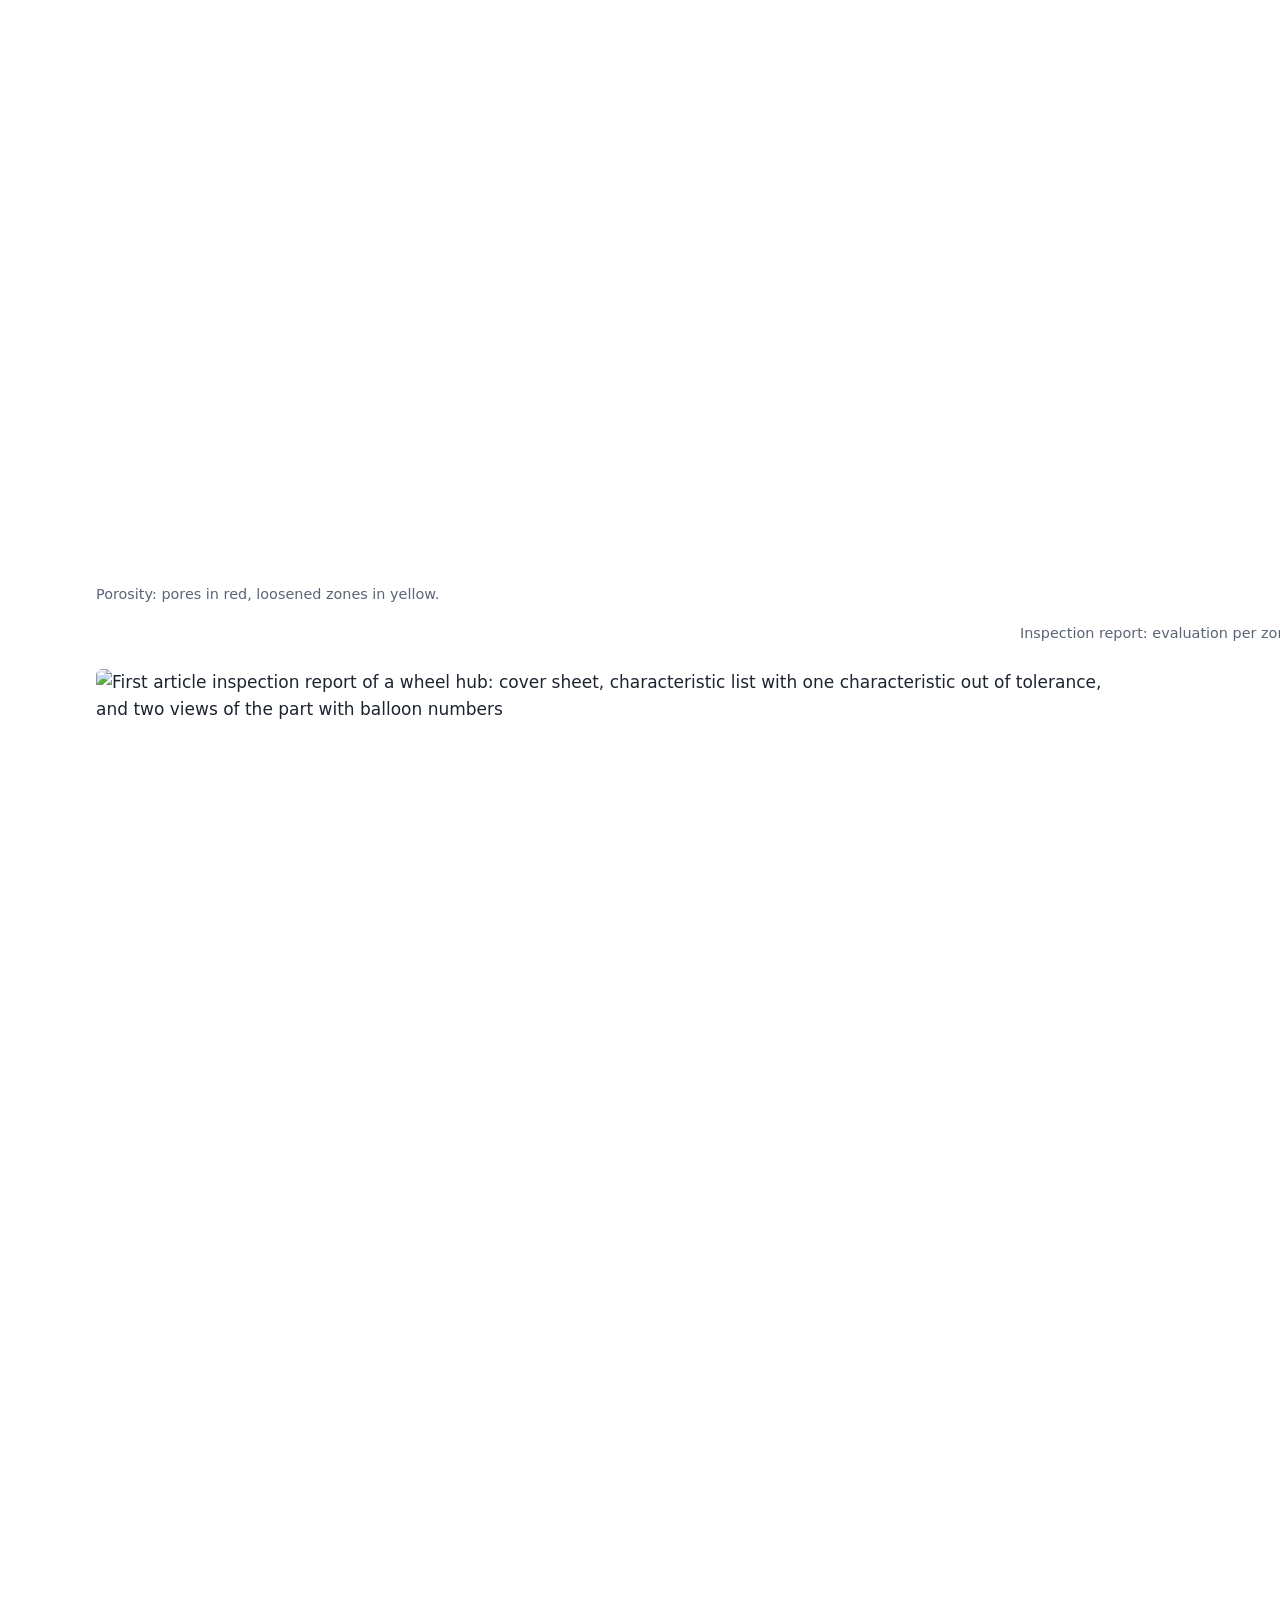
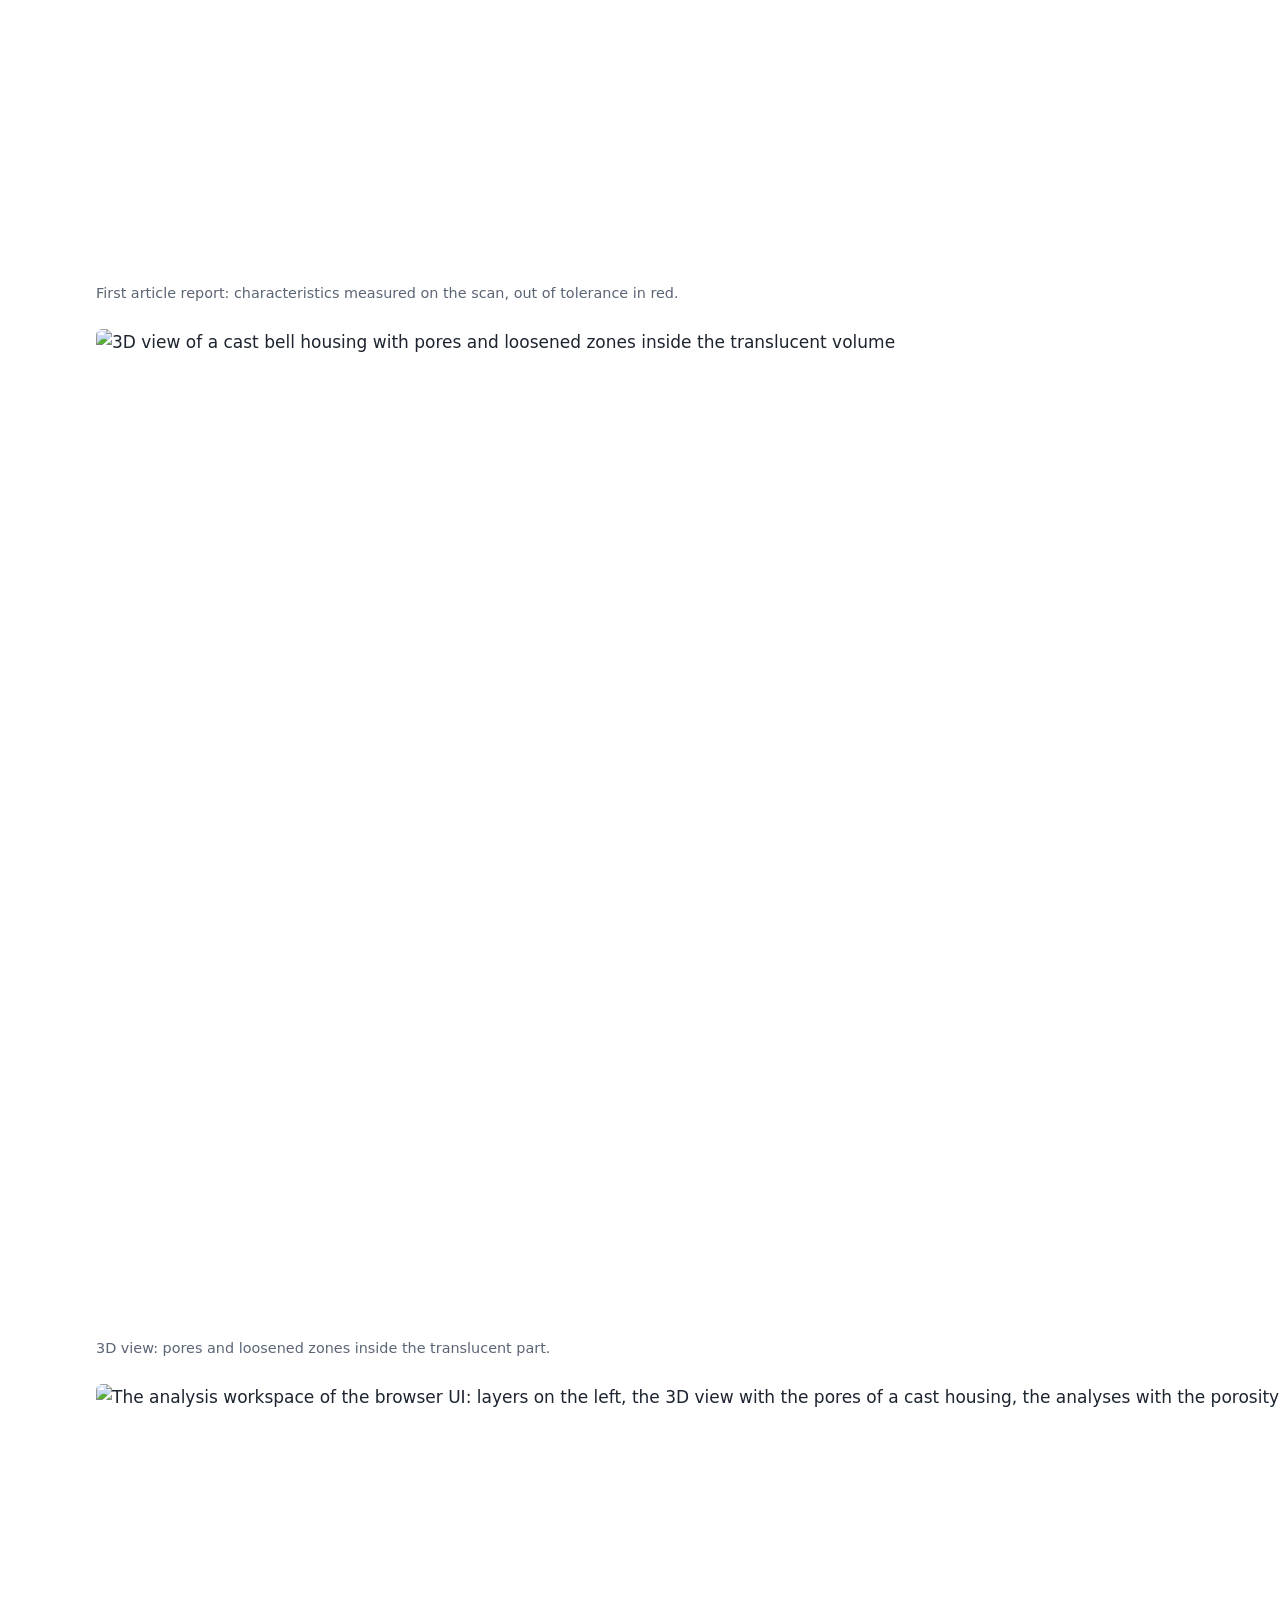
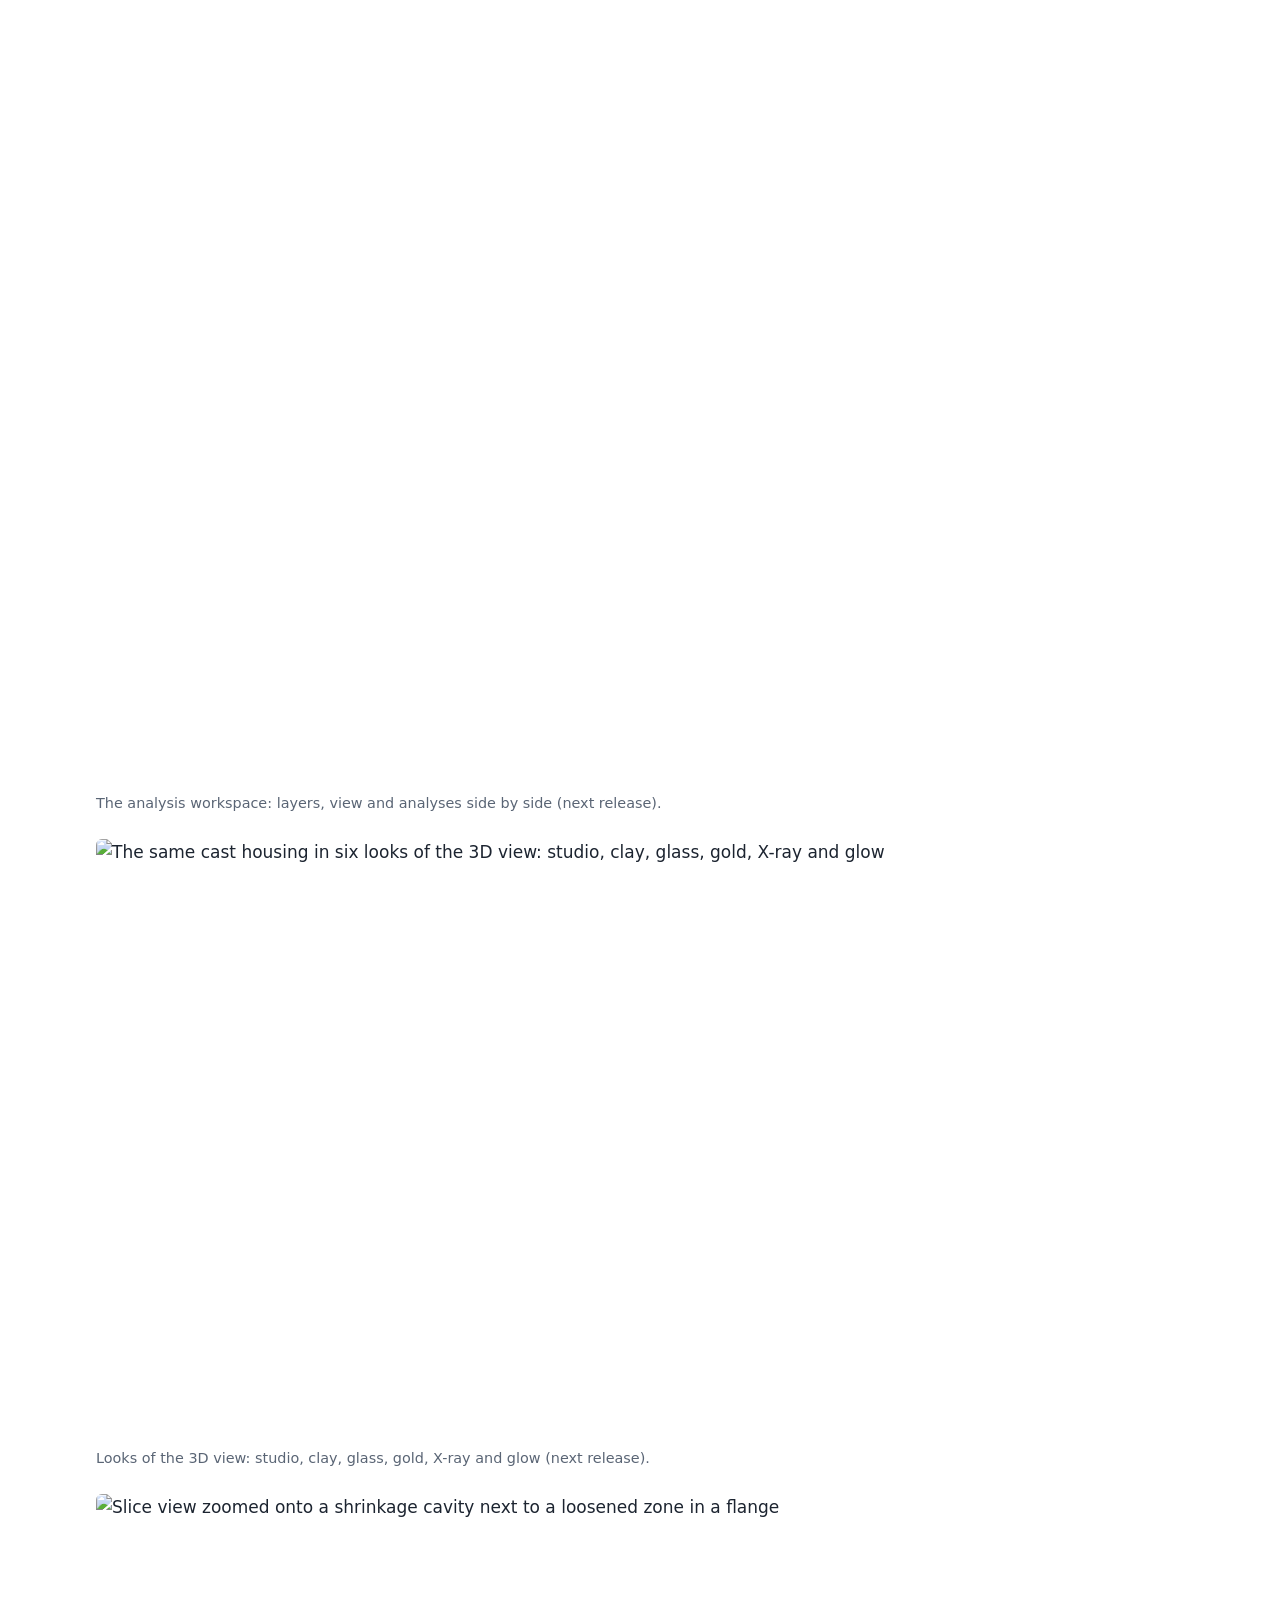
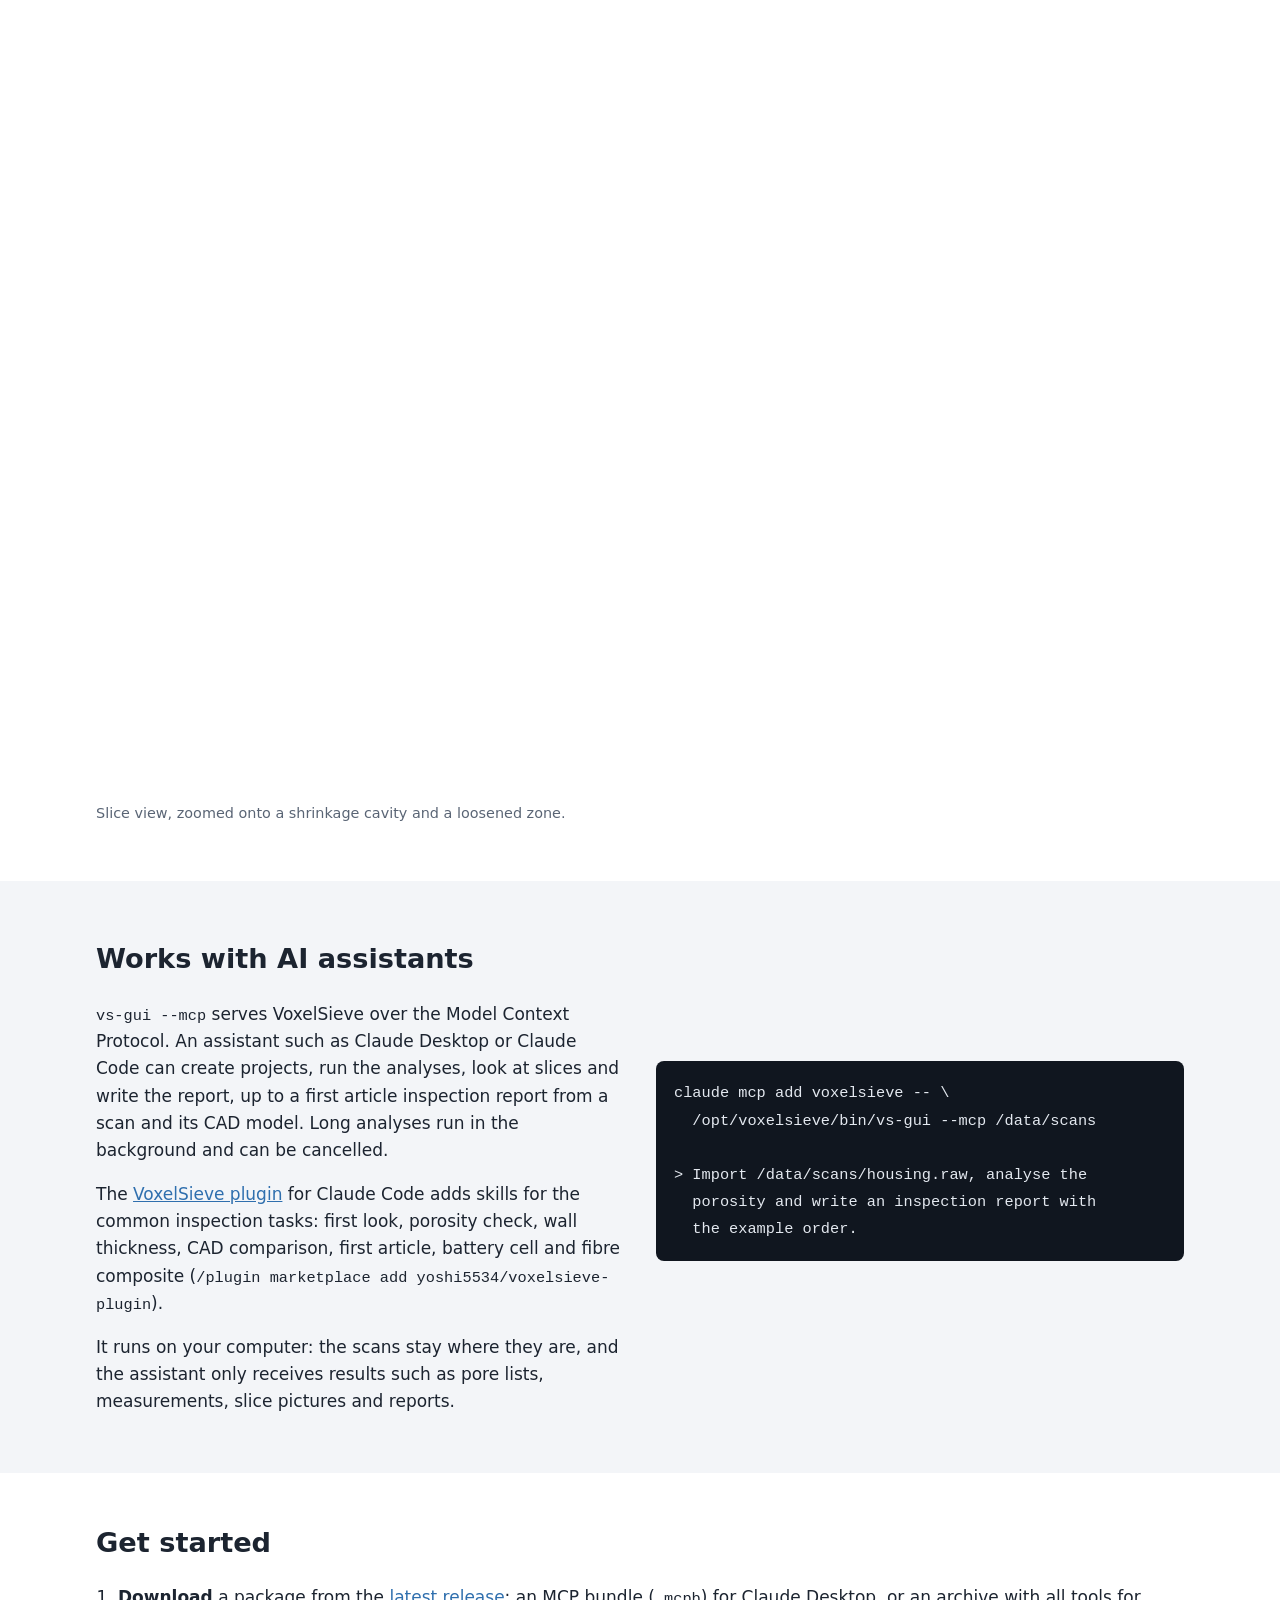
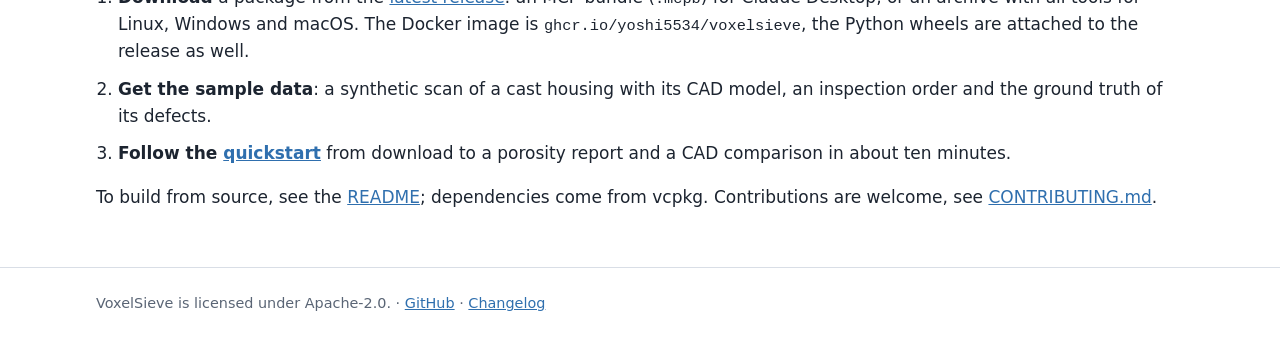
==== commit 097aac57: "Shorter README with the details in docs/; website shows what is on main The README was the manual. I" ====
--- a/site/index.html
+++ b/site/index.html
@@ -53,6 +53,31 @@
 </section>
 
 <section id="new" class="wrap">
+  <h2>Coming in the next release</h2>
+  <p class="meta">On the main branch, not yet in a release package.</p>
+  <ul class="news">
+    <li><strong>Open a scan in one step</strong>: the browser UI finds out what the file is,
+      creates a project next to it, imports it without a form and shows the part in 3D, with the
+      analyses that suit the scan beside it, each one click away. Raw files need no sidecar: size,
+      sample type and header come from the name or the grey values.</li>
+    <li><strong>One workspace for the analysis</strong>: objects and layers on the left, slice or
+      3D view in the middle, the analyses in groups on the right with their key figures as tiles.
+      Grey values, one colouring (materials, deviation, wall thickness) and overlays such as pores
+      and loosened zones are layers of both views.</li>
+    <li><strong>Regions of a scan</strong>: draw boxes, spheres and cylinders in the slice view or
+      take the inside of a CAD model, save them under a name and run porosity and wall thickness
+      in them; inspection zones of an order can name them.</li>
+    <li><strong>Colours, light and video in 3D</strong>: sixteen colour maps on the histogram,
+      lighting presets with shadows and ambient occlusion, one-click looks (studio, clay, glass,
+      gold, X-ray, glow) and turntable, orbit, cut sweep or fly-through videos up to 4K, encoded
+      by the browser.</li>
+    <li><strong>Safer projects and imports</strong>: an interrupted import resumes from its
+      journal, a project is open in one program at a time, TIFF imports hold their staging copy
+      in memory as far as it fits, and inspection orders reject keys that nothing reads.</li>
+  </ul>
+  <p>Details are under "Unreleased" in the
+    <a href="https://github.com/yoshi5534/VoxelSieve/blob/main/CHANGELOG.md">changelog</a>.</p>
+
   <h2>New in 0.7.0</h2>
   <ul class="news">
     <li><strong>Python package</strong> with numpy access to datasets and every operation, with
@@ -82,7 +107,8 @@
       <h3>Sieve</h3>
       <p>Raw volumes (with vendor headers), TIFF and DICOM stacks, also inside ZIP archives,
         become a bricked VDB dataset with a first look within seconds. Bricks with only outside
-        air are not written. Grey values stay lossless; DICONDE goes in and out.</p>
+        air are not written. Grey values stay lossless; DICONDE goes in and out. An interrupted
+        import resumes where it stopped.</p>
     </article>
     <article>
       <h3>Porosity</h3>
@@ -149,8 +175,9 @@
     <article>
       <h3>GUI</h3>
       <p>A browser UI with slice and 3D views that load only what is on screen, down to the finest
-        level within a VRAM budget, a wizard, undo and redo, saved views and several objects in
-        one coordinate system.</p>
+        level within a VRAM budget, undo and redo for every step, saved views and several objects
+        in one coordinate system. On main: one-click opening, a workspace with layers and regions,
+        colour maps, lighting and video export.</p>
     </article>
     <article>
       <h3>Learned segmentation</h3>
@@ -192,9 +219,14 @@
     <figcaption>3D view: pores and loosened zones inside the translucent part.</figcaption>
   </figure>
   <figure class="wide">
-    <img src="images/gui.png" width="1280" height="892" loading="lazy"
-         alt="GUI in the browser with the step protocol and a porosity result">
-    <figcaption>The GUI: every step in the protocol, with undo and redo.</figcaption>
+    <img src="images/workspace.png" width="1500" height="1000" loading="lazy"
+         alt="The analysis workspace of the browser UI: layers on the left, the 3D view with the pores of a cast housing, the analyses with the porosity result on the right">
+    <figcaption>The analysis workspace: layers, view and analyses side by side (next release).</figcaption>
+  </figure>
+  <figure class="wide">
+    <img src="images/looks.png" width="924" height="600" loading="lazy"
+         alt="The same cast housing in six looks of the 3D view: studio, clay, glass, gold, X-ray and glow">
+    <figcaption>Looks of the 3D view: studio, clay, glass, gold, X-ray and glow (next release).</figcaption>
   </figure>
   <figure class="wide">
     <img src="images/slice-view.png" width="1400" height="900" loading="lazy"
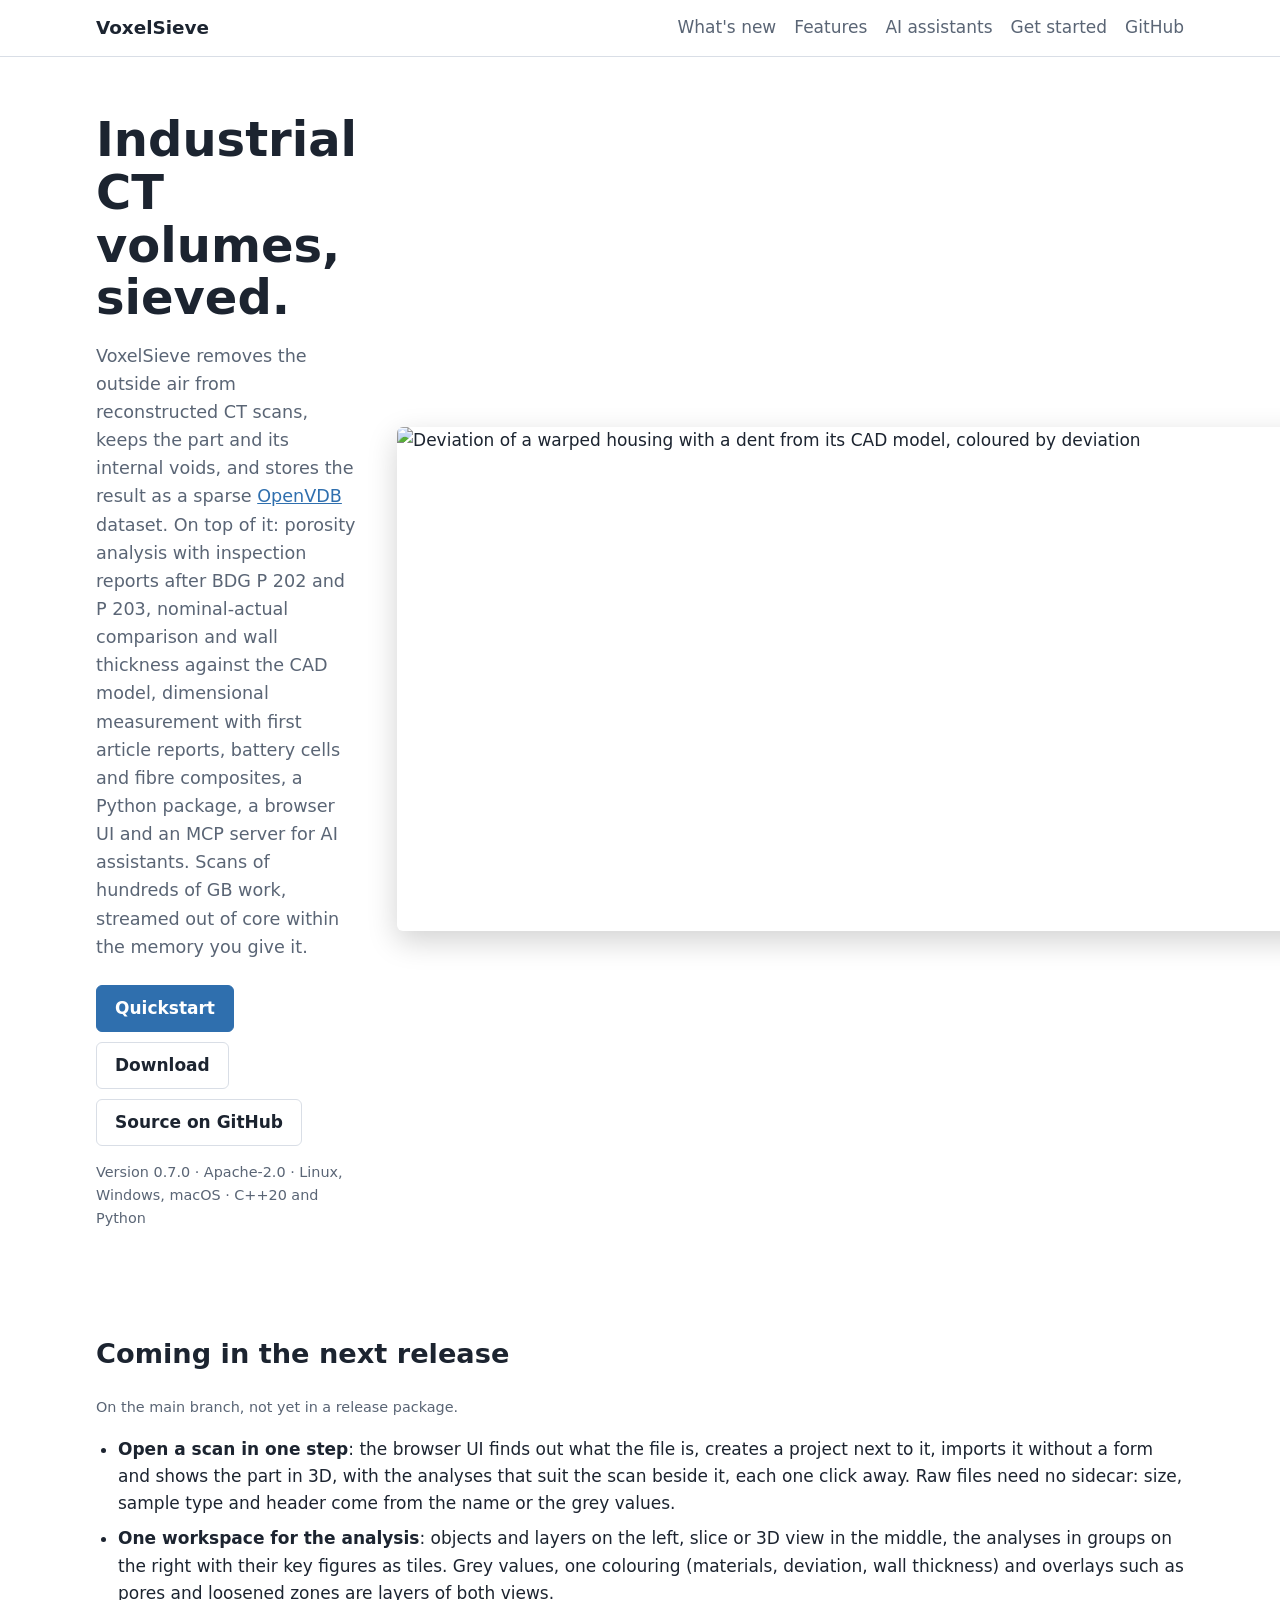
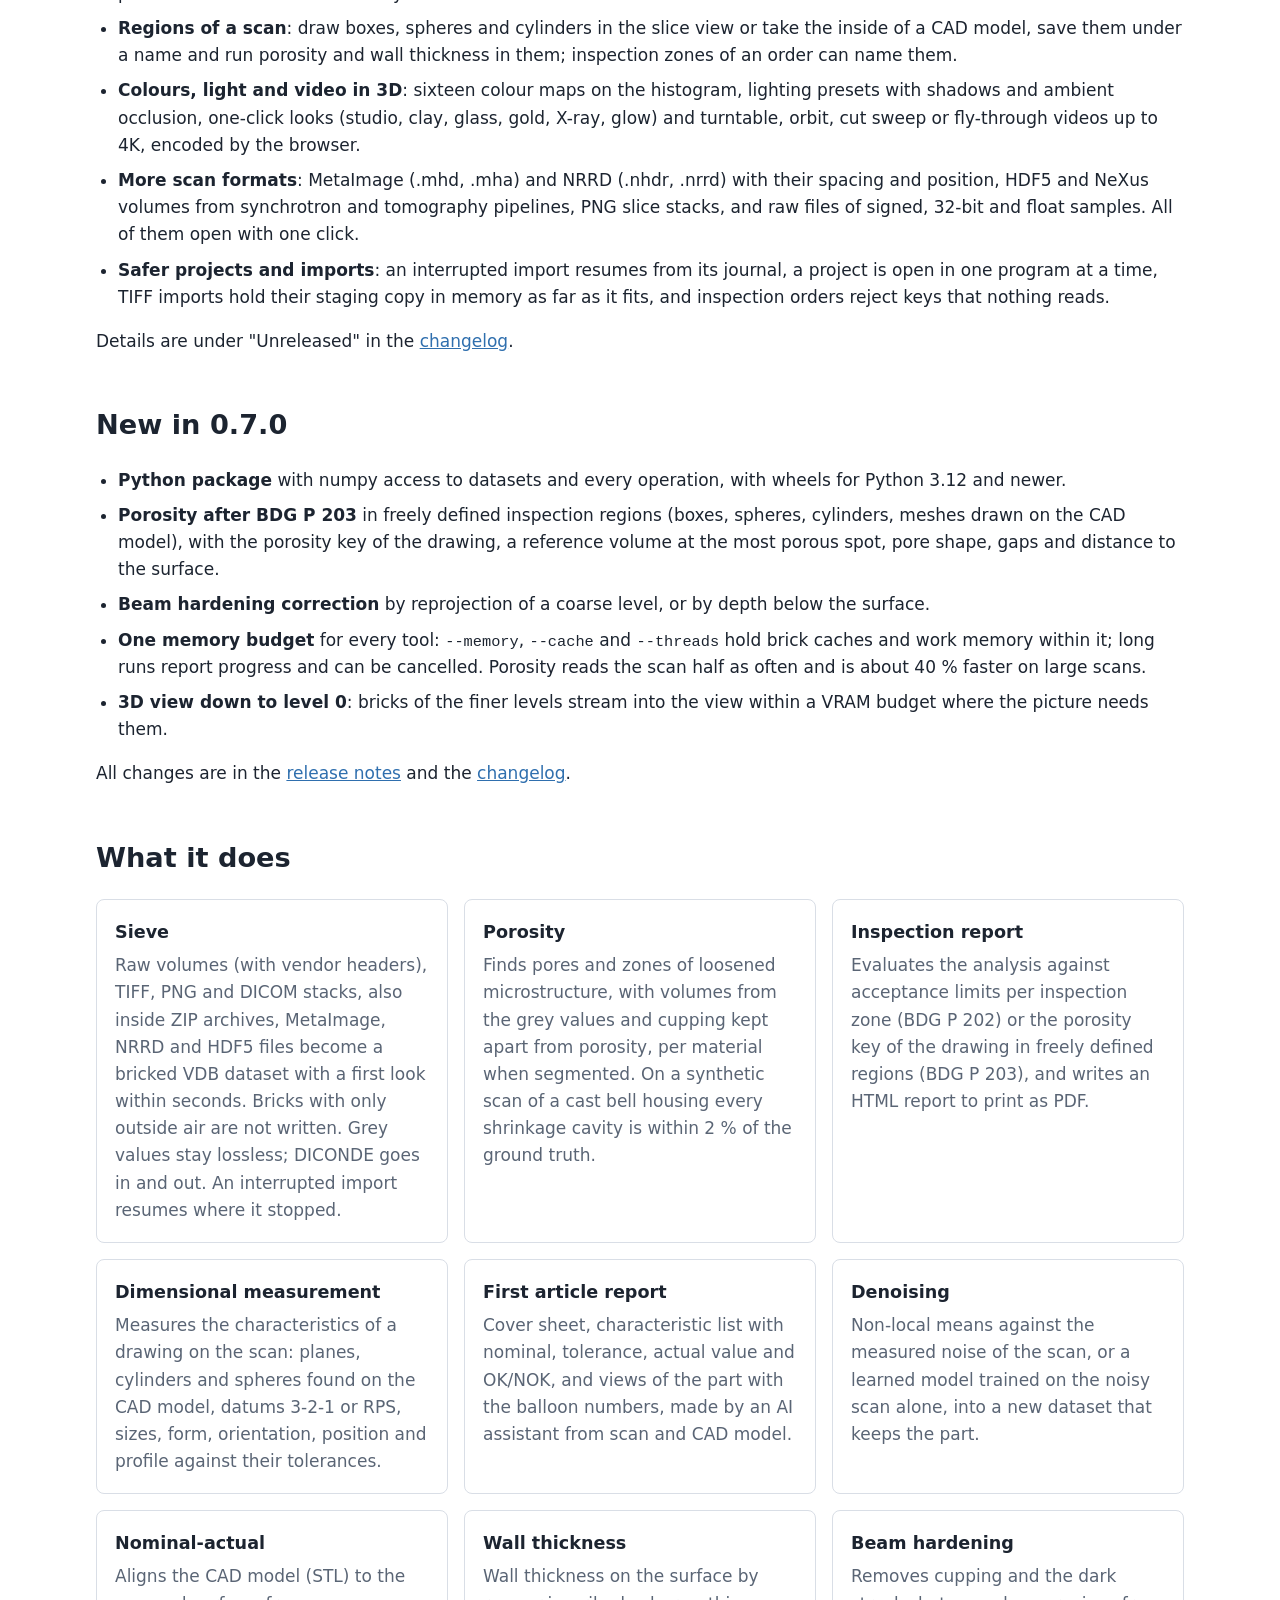
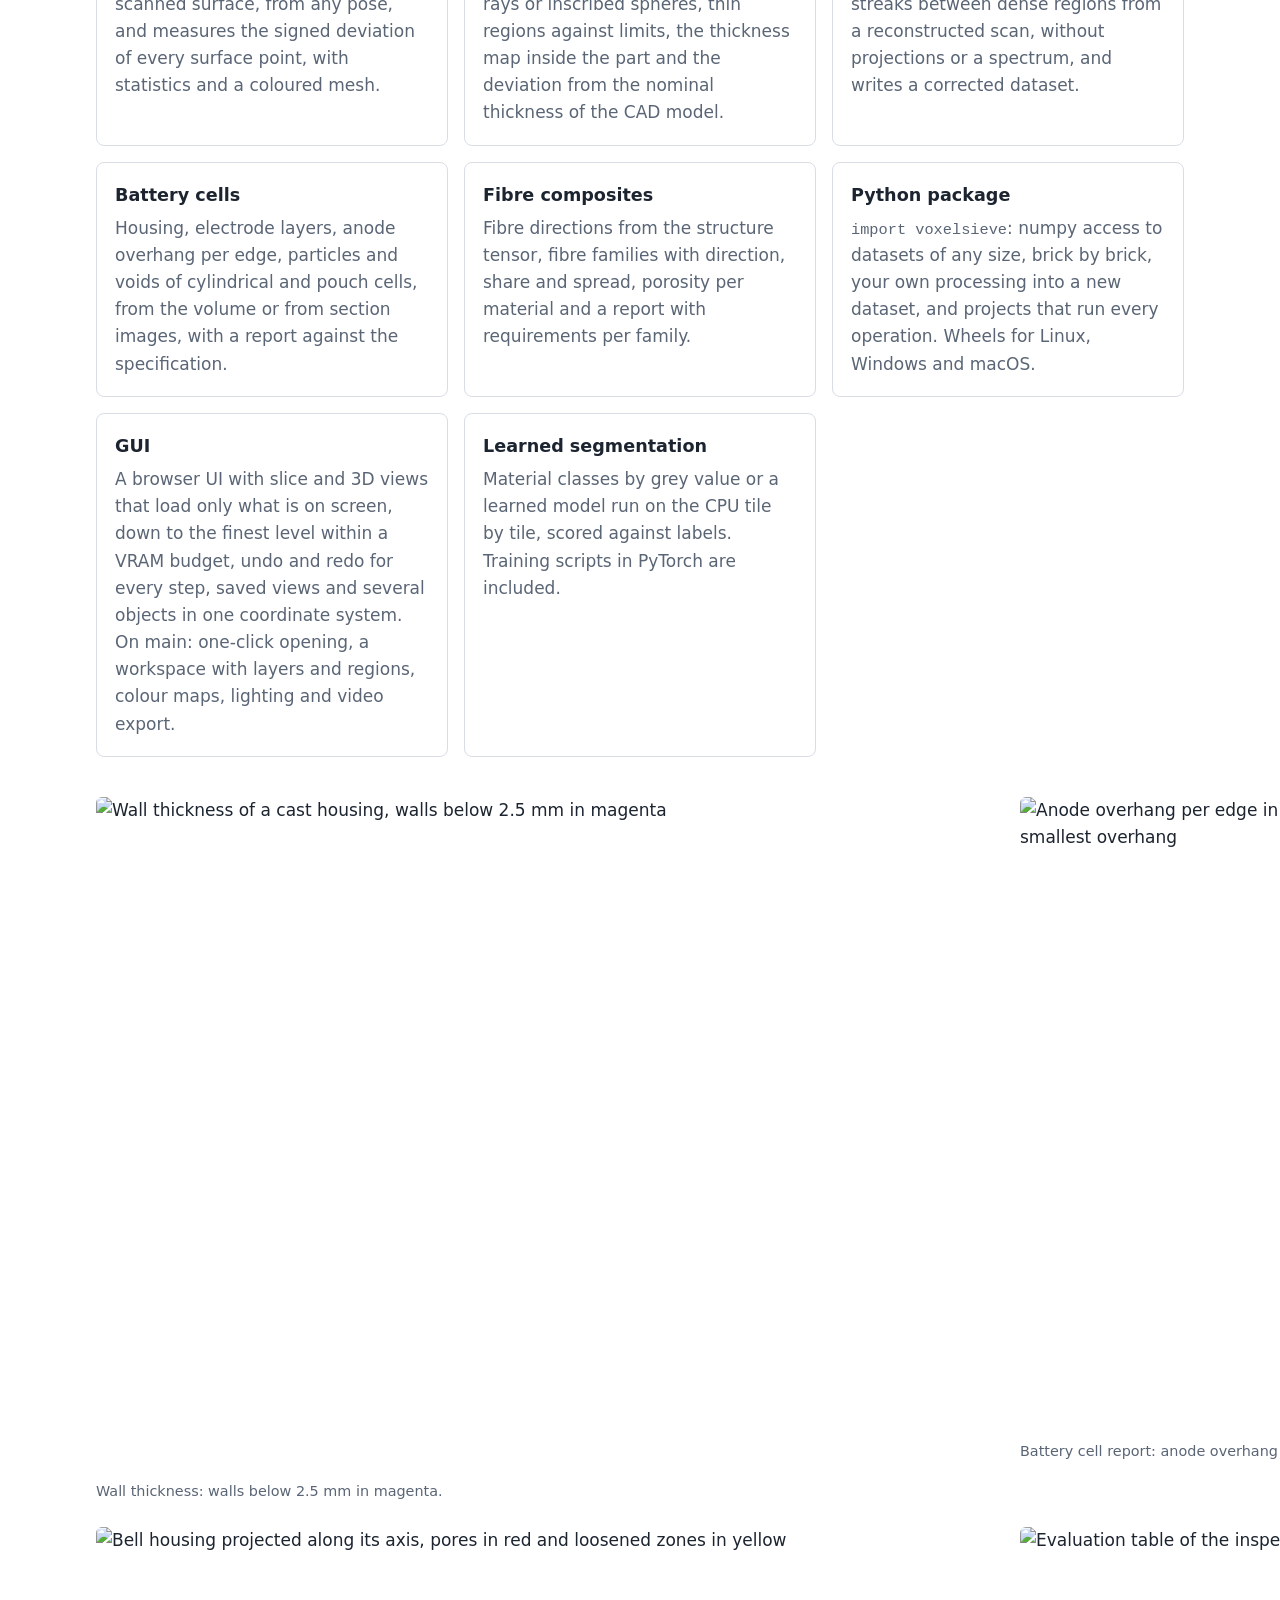
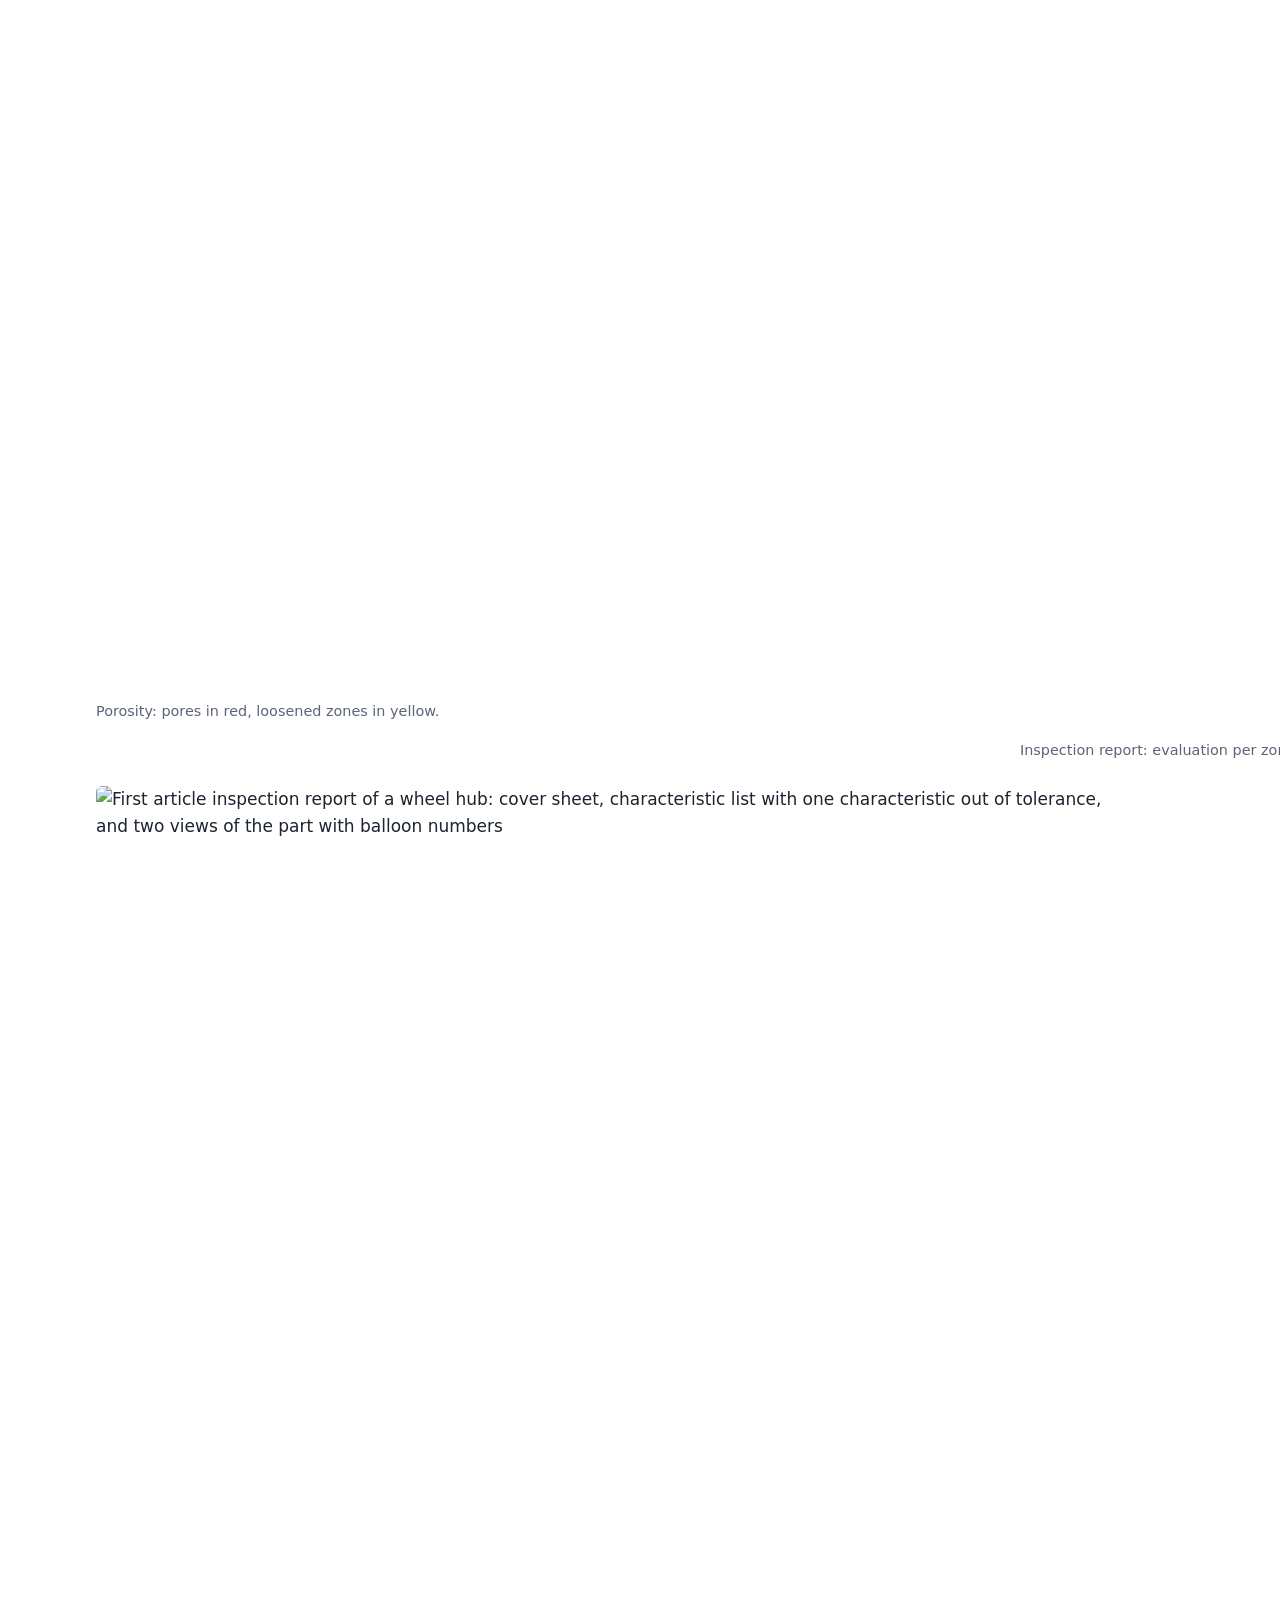
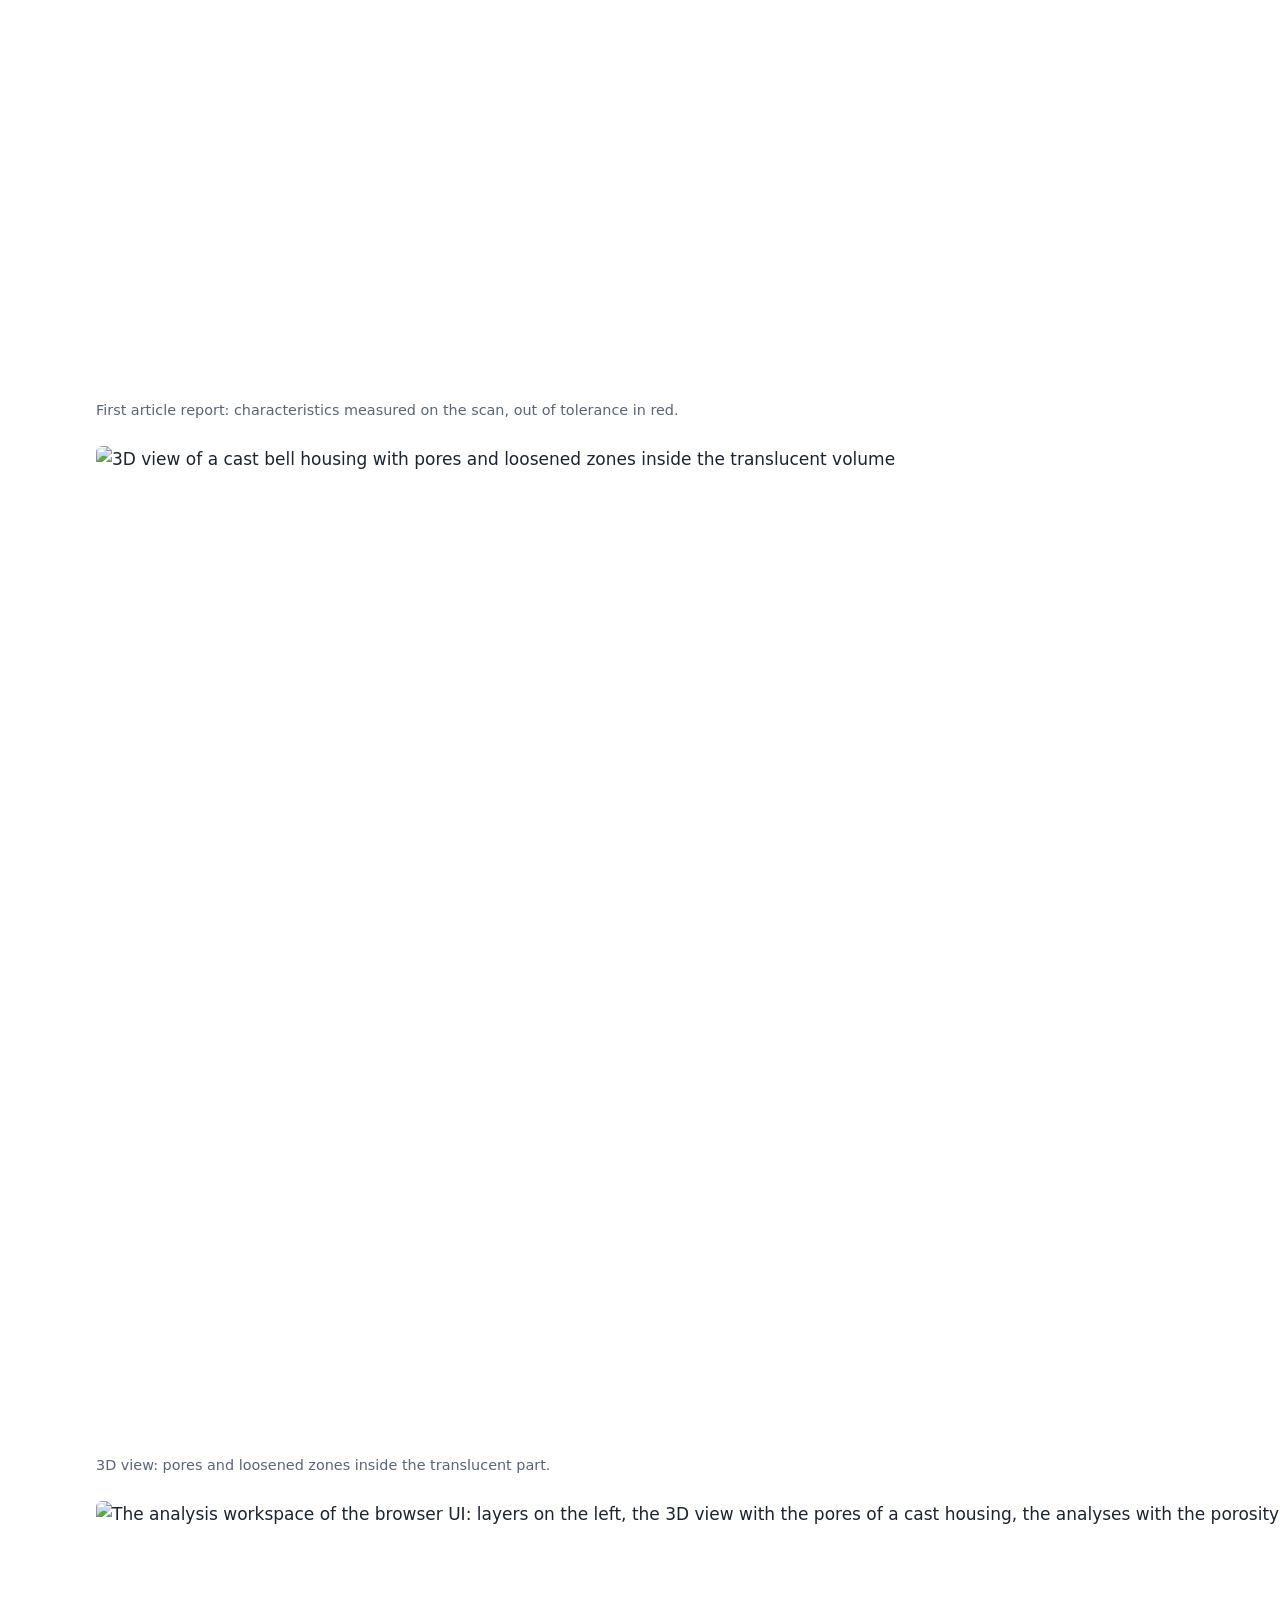
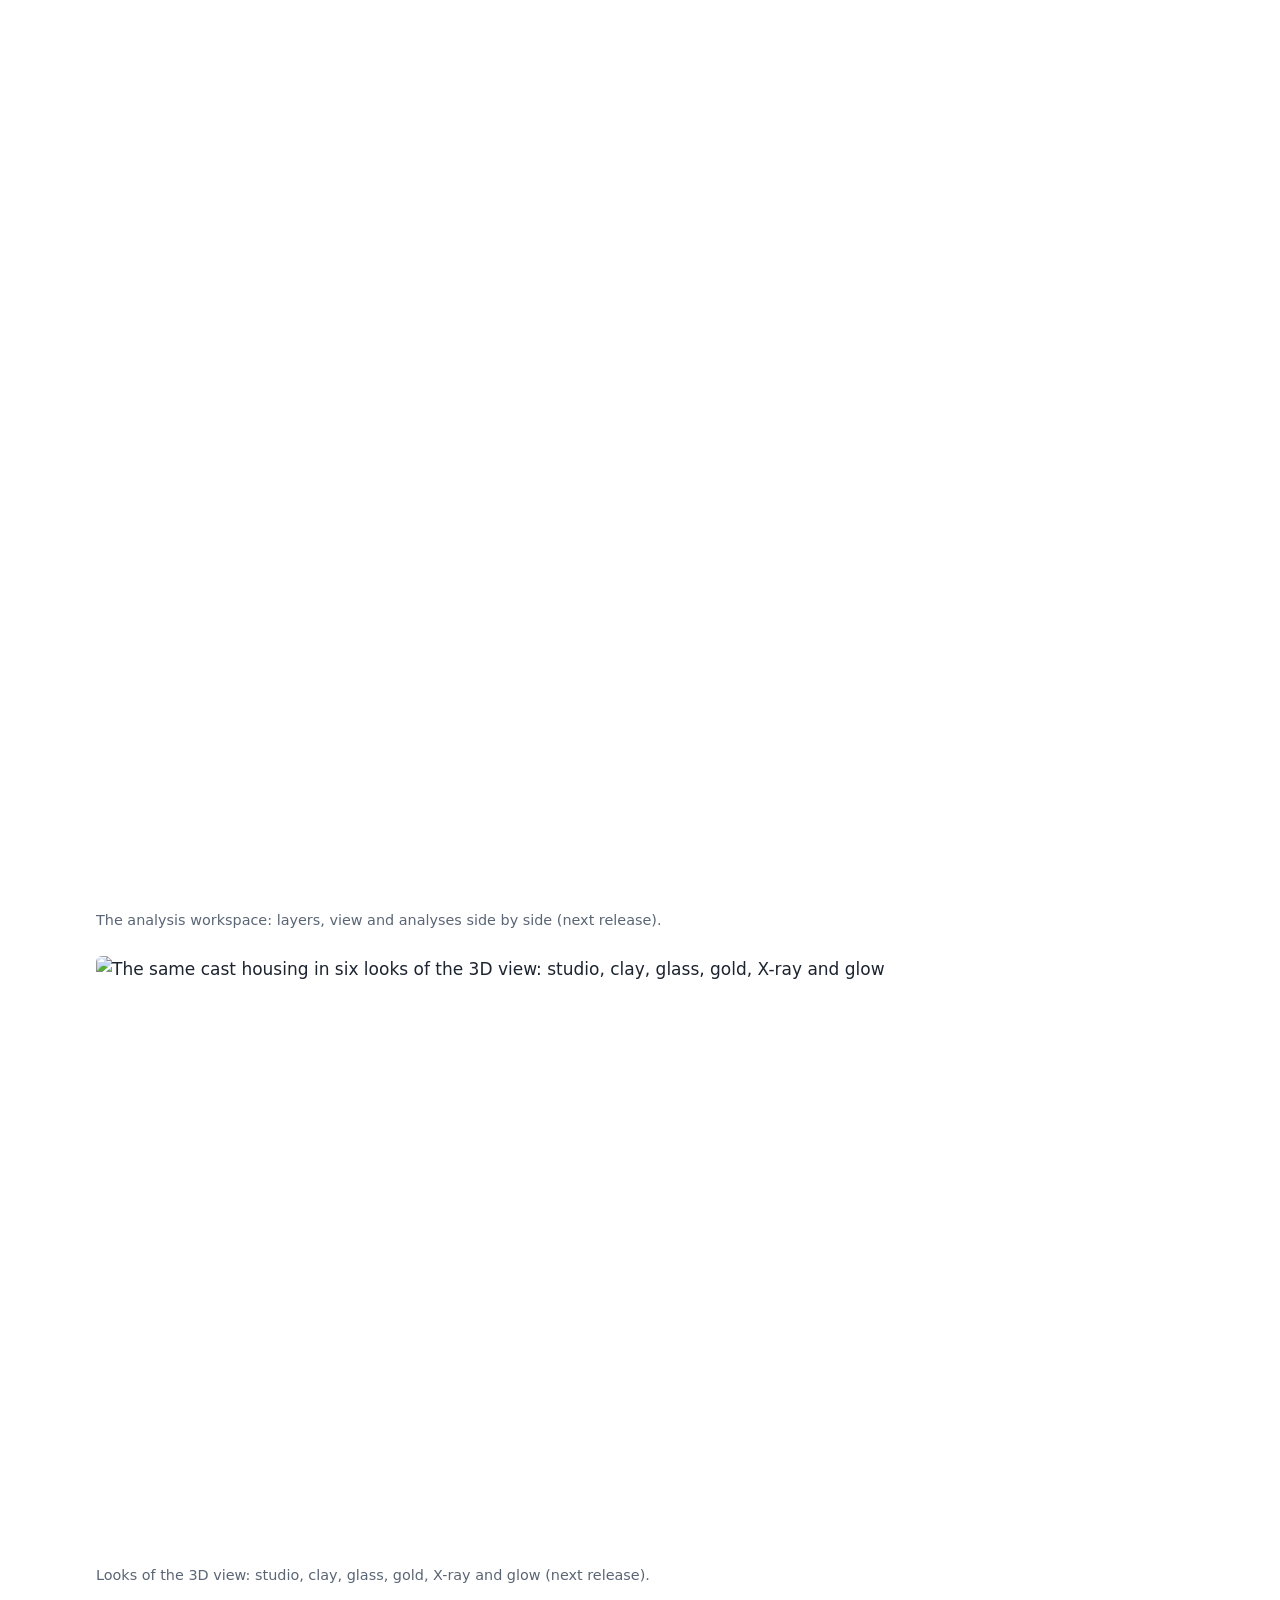
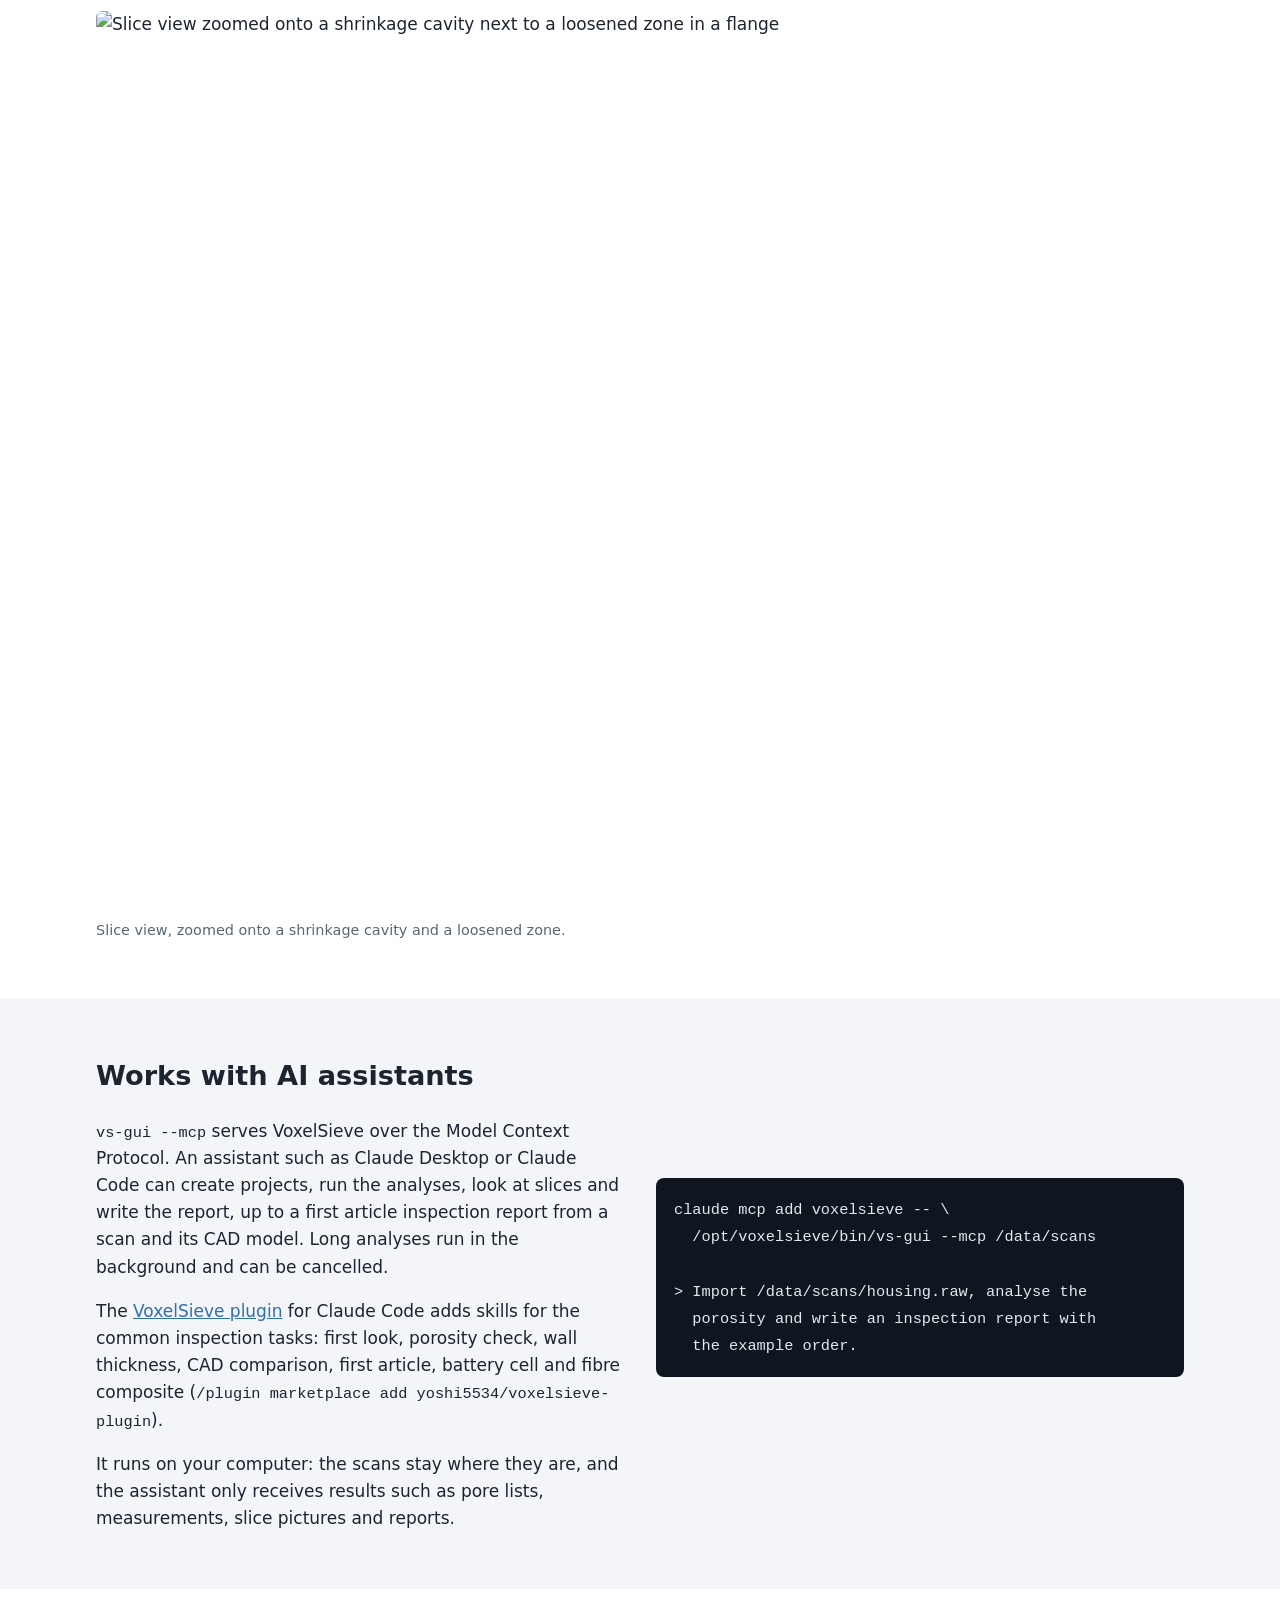
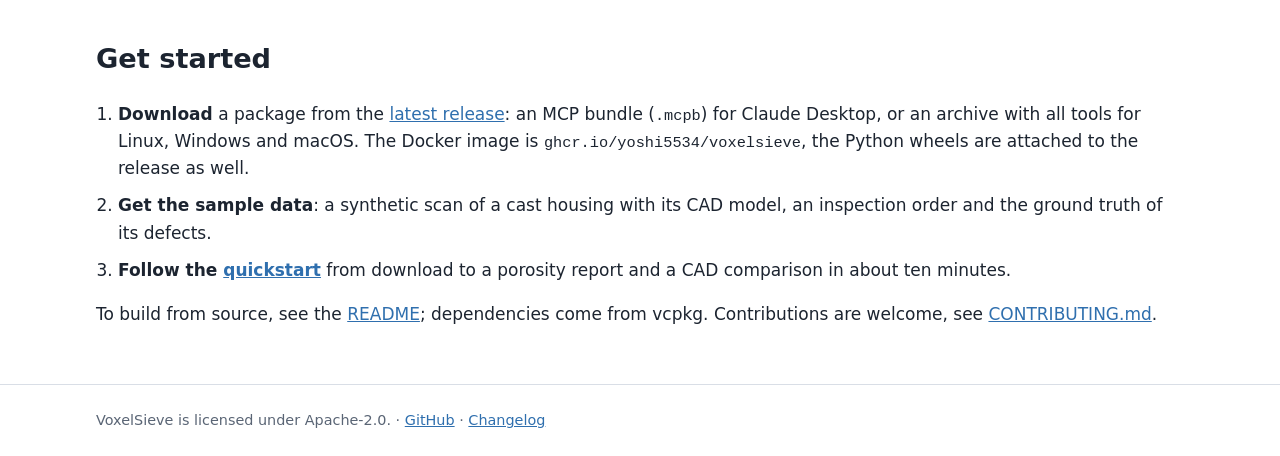
==== commit 016d450a: "Merge main; new formats in docs/import.md, README and site; ADRs 0044/0045 Co-Authored-By: Claude Op" ====
--- a/site/index.html
+++ b/site/index.html
@@ -71,6 +71,10 @@
       lighting presets with shadows and ambient occlusion, one-click looks (studio, clay, glass,
       gold, X-ray, glow) and turntable, orbit, cut sweep or fly-through videos up to 4K, encoded
       by the browser.</li>
+    <li><strong>More scan formats</strong>: MetaImage (.mhd, .mha) and NRRD (.nhdr, .nrrd) with
+      their spacing and position, HDF5 and NeXus volumes from synchrotron and tomography
+      pipelines, PNG slice stacks, and raw files of signed, 32-bit and float samples. All of them
+      open with one click.</li>
     <li><strong>Safer projects and imports</strong>: an interrupted import resumes from its
       journal, a project is open in one program at a time, TIFF imports hold their staging copy
       in memory as far as it fits, and inspection orders reject keys that nothing reads.</li>
@@ -105,7 +109,8 @@
   <div class="cards">
     <article>
       <h3>Sieve</h3>
-      <p>Raw volumes (with vendor headers), TIFF and DICOM stacks, also inside ZIP archives,
+      <p>Raw volumes (with vendor headers), TIFF, PNG and DICOM stacks, also inside ZIP archives,
+        MetaImage, NRRD and HDF5 files
         become a bricked VDB dataset with a first look within seconds. Bricks with only outside
         air are not written. Grey values stay lossless; DICONDE goes in and out. An interrupted
         import resumes where it stopped.</p>
